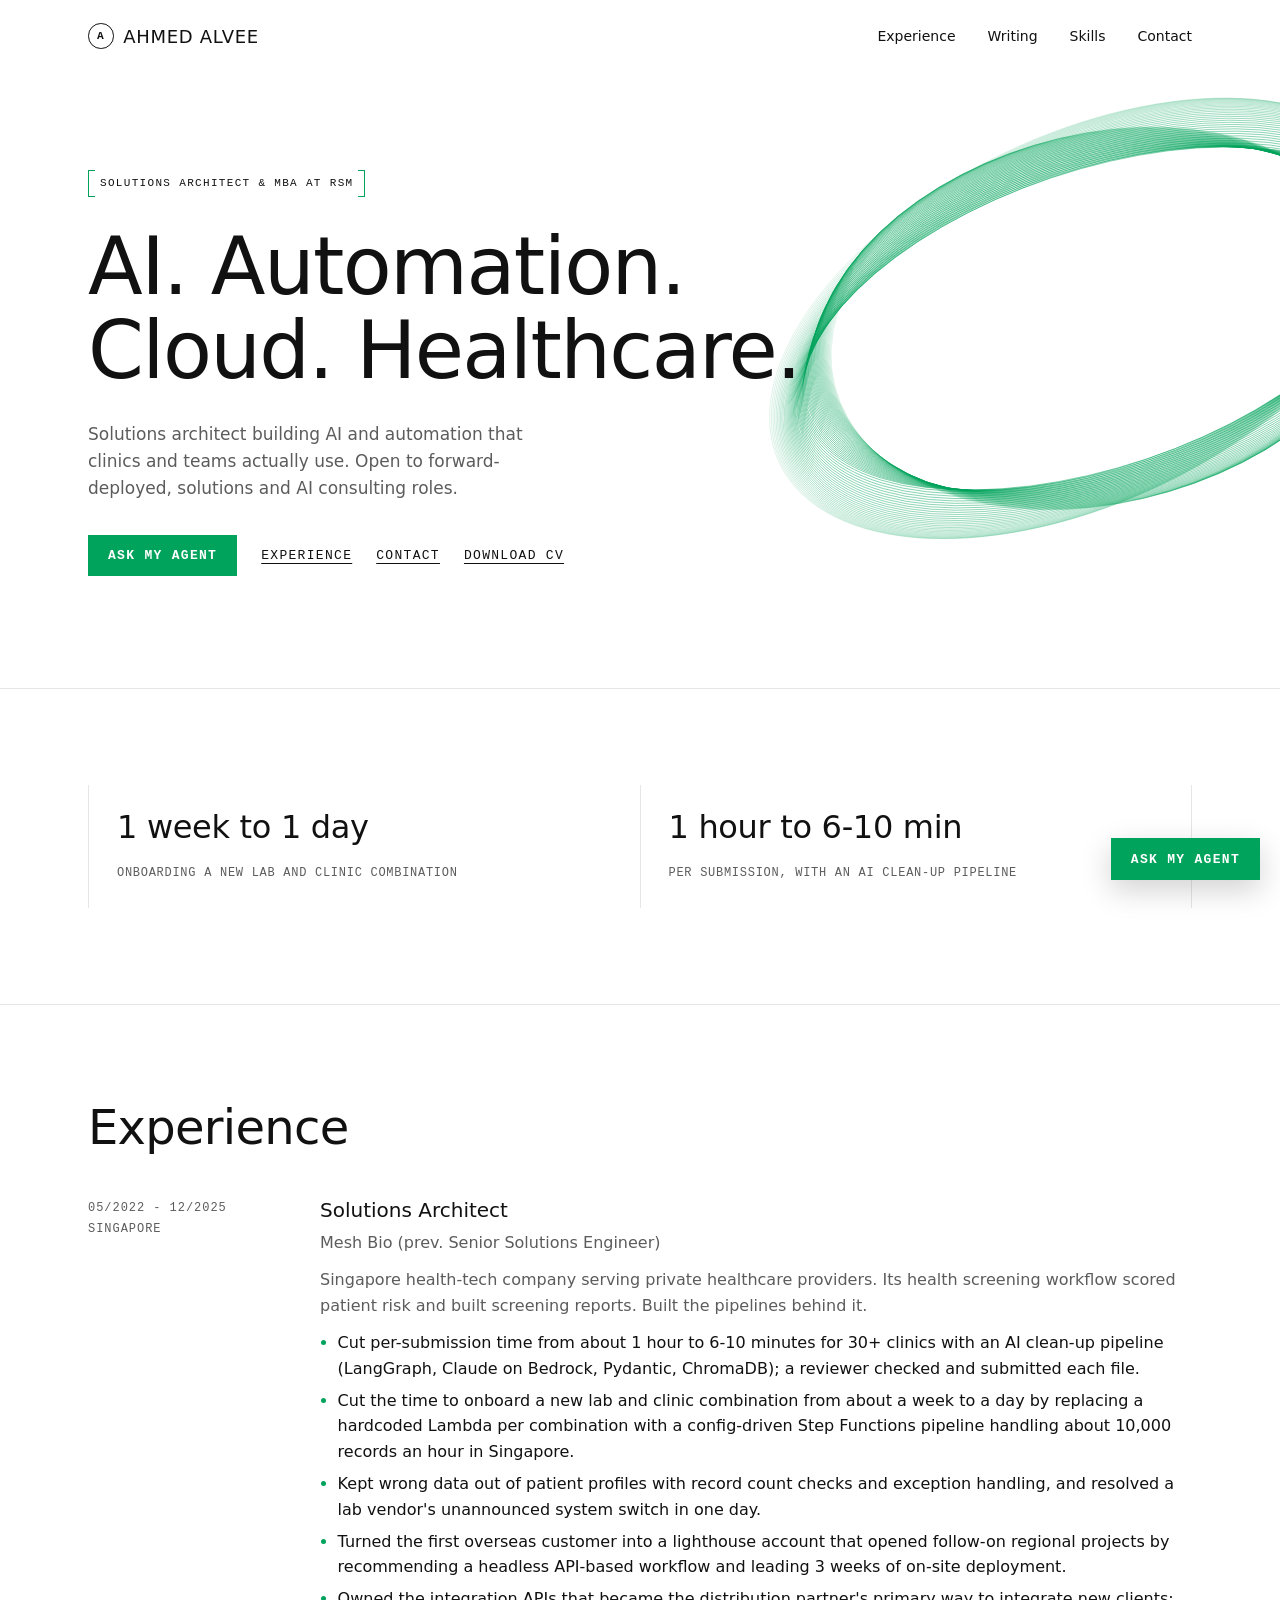
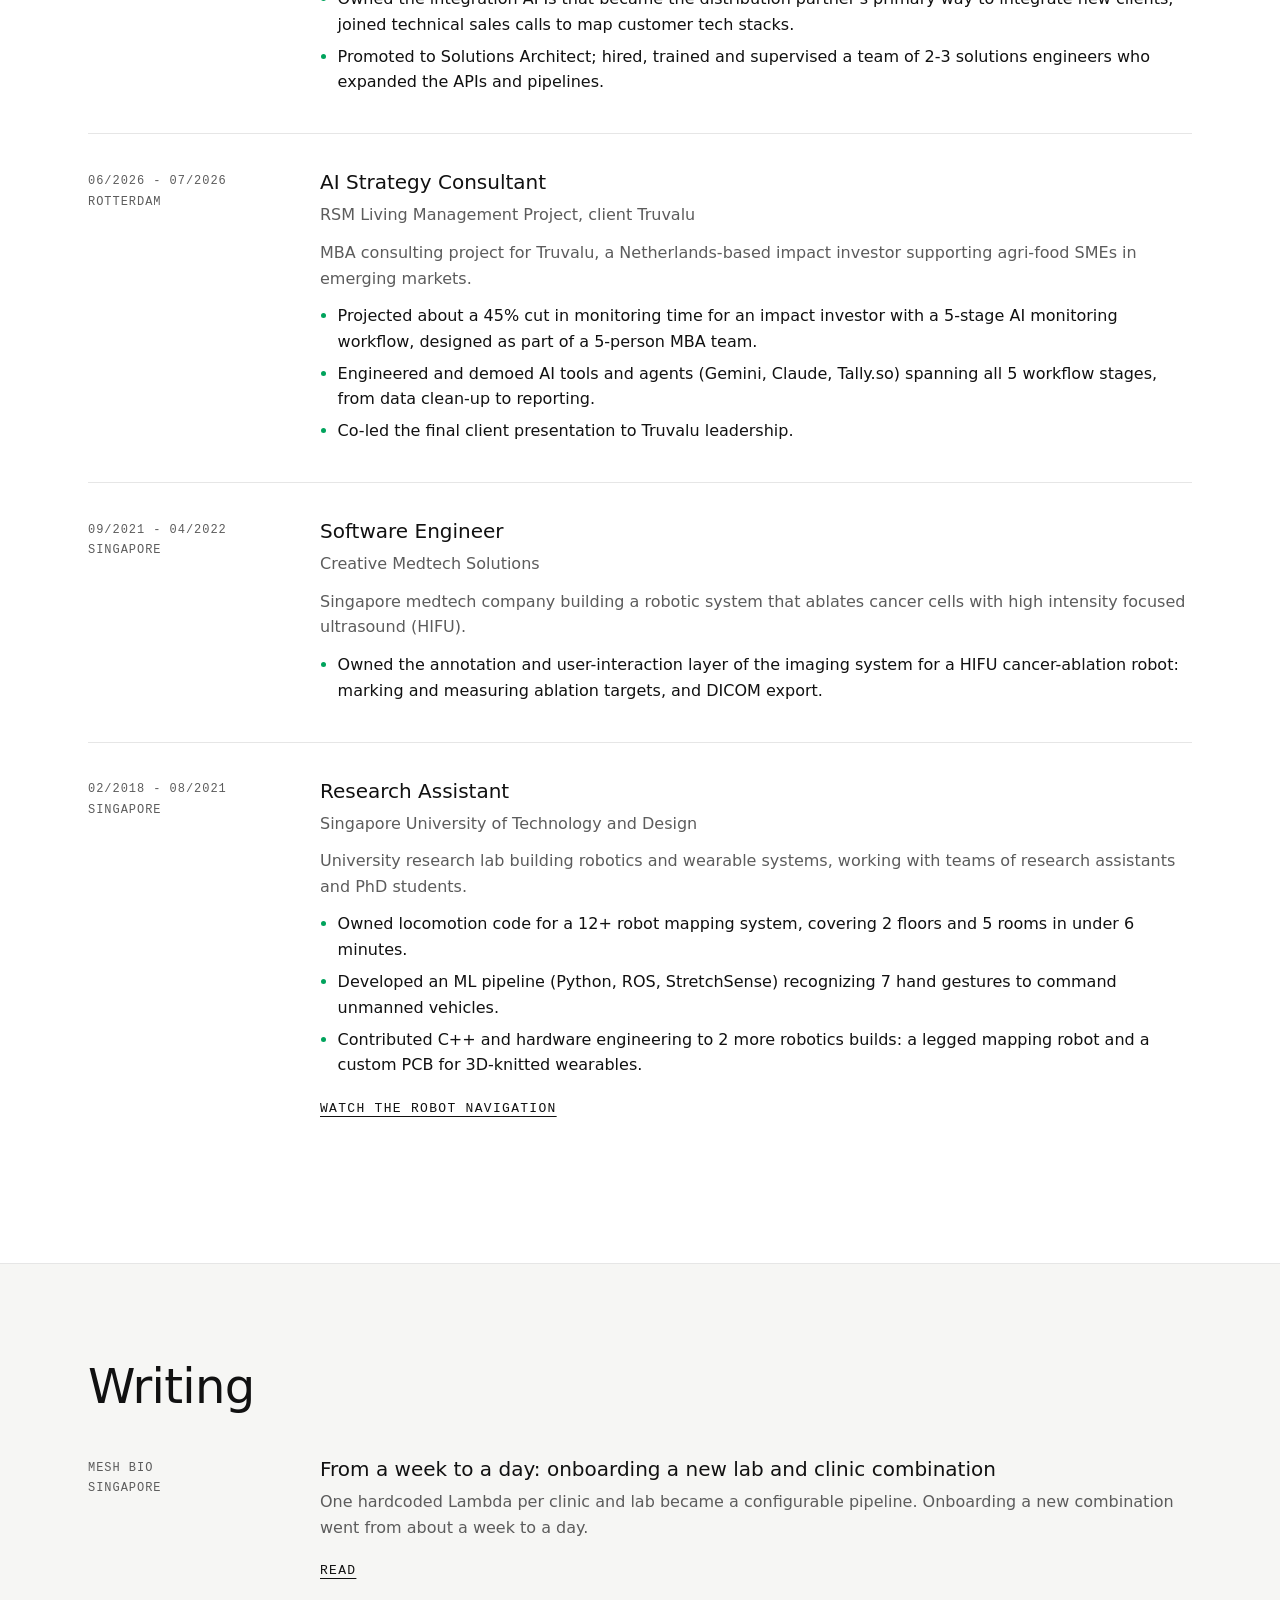
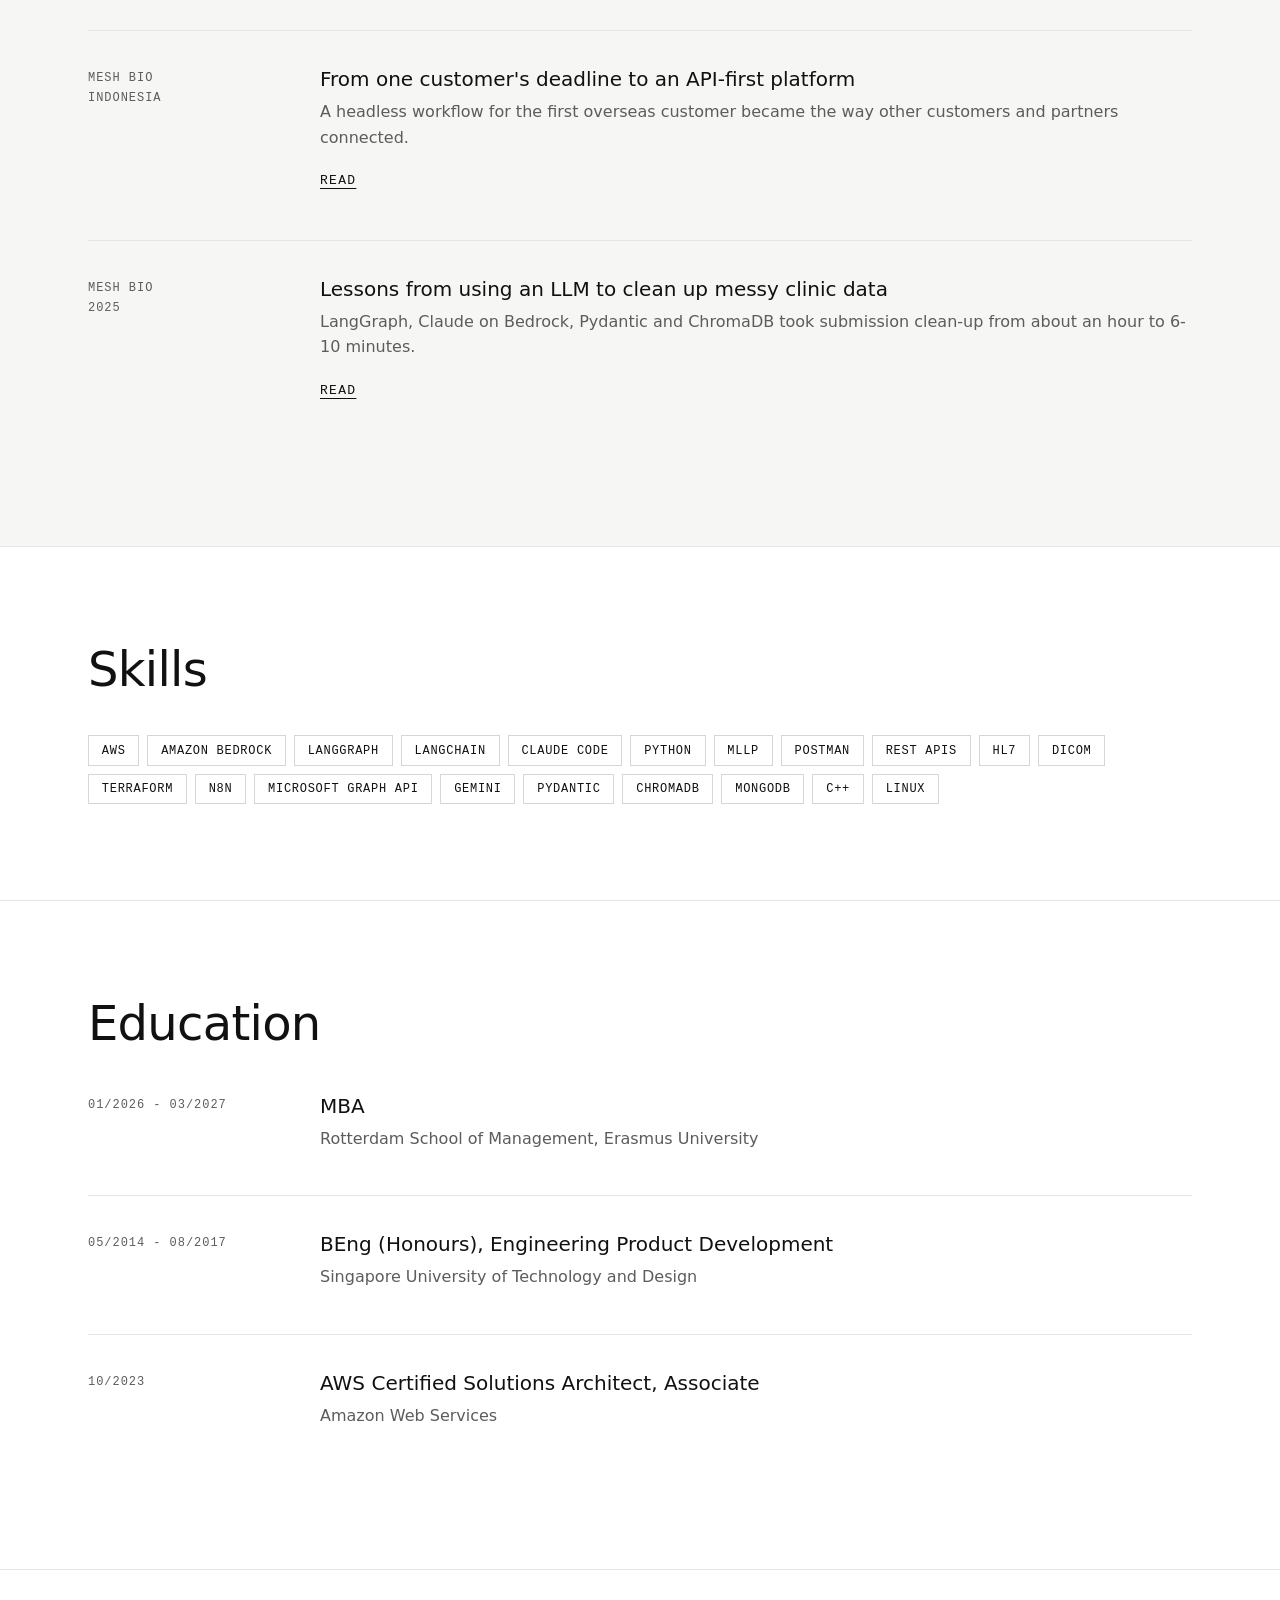
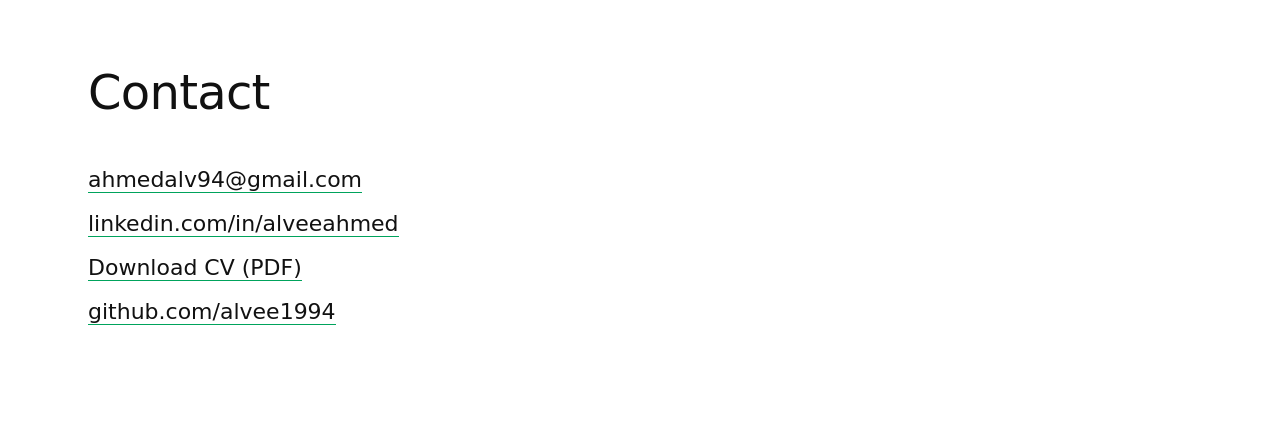
==== index.html @ 9944f2ac "feat: align Experience, dates and skills with the new CV Co-Authored-By: Claude Sonnet 5.5 <noreply@" ====
<!doctype html>
<html lang="en">
<head>
<meta charset="utf-8">
<meta name="viewport" content="width=device-width,initial-scale=1">
<meta http-equiv="Content-Security-Policy" content="default-src 'none'; script-src 'self' https://challenges.cloudflare.com; frame-src https://challenges.cloudflare.com; connect-src https://*.workers.dev; style-src 'self' 'unsafe-inline' https://fonts.googleapis.com; font-src https://fonts.gstatic.com; img-src 'self' data:; base-uri 'none'; form-action 'none'">
<title>Ahmed Alvee | Solutions Architect, AI and Automation</title>
<meta name="description" content="Ahmed Alvee is a solutions architect who builds AI and automation for healthcare and business teams: AWS data pipelines, LangGraph and Claude agents. MBA at Rotterdam School of Management. Ask his AI agent about his work.">
<meta name="author" content="Ahmed Alvee">
<meta name="robots" content="index, follow, max-snippet:-1, max-image-preview:large">
<link rel="canonical" href="https://alvee1994.github.io/portfolio/">
<link rel="alternate" type="text/markdown" title="LLM summary" href="https://alvee1994.github.io/portfolio/llms.txt">
<meta property="og:type" content="profile">
<meta property="og:title" content="Ahmed Alvee | Solutions Architect, AI and Automation">
<meta property="og:description" content="Solutions architect building AI and automation that clinics and teams actually use. MBA at RSM. Ask my AI agent about my work.">
<meta property="og:url" content="https://alvee1994.github.io/portfolio/">
<meta property="og:image" content="https://alvee1994.github.io/portfolio/assets/ahmed-alvee.jpg">
<meta property="og:image:alt" content="Portrait of Ahmed Alvee">
<meta property="profile:first_name" content="Ahmed">
<meta property="profile:last_name" content="Alvee">
<meta name="twitter:card" content="summary">
<script type="application/ld+json">
{
  "@context": "https://schema.org",
  "@type": "ProfilePage",
  "url": "https://alvee1994.github.io/portfolio/",
  "dateModified": "2026-10-21",
  "mainEntity": {
    "@type": "Person",
    "name": "Ahmed Alvee",
    "jobTitle": "Solutions Architect",
    "description": "Solutions architect building AI and automation that clinics and teams actually use. Nearly four years at Mesh Bio in Singapore, leading solutions engineers across healthcare data pipelines. MBA candidate at Rotterdam School of Management.",
    "url": "https://alvee1994.github.io/portfolio/",
    "image": "https://alvee1994.github.io/portfolio/assets/ahmed-alvee.jpg",
    "email": "mailto:ahmedalv94@gmail.com",
    "sameAs": ["https://www.linkedin.com/in/alveeahmed", "https://github.com/alvee1994"],
    "alumniOf": [
      {"@type": "CollegeOrUniversity", "name": "Rotterdam School of Management, Erasmus University"},
      {"@type": "CollegeOrUniversity", "name": "Singapore University of Technology and Design"}
    ],
    "hasCredential": {"@type": "EducationalOccupationalCredential", "name": "AWS Certified Solutions Architect, Associate", "recognizedBy": {"@type": "Organization", "name": "Amazon Web Services"}},
    "knowsAbout": ["AWS", "Amazon Bedrock", "LangGraph", "LangChain", "Claude", "Python", "HL7", "DICOM", "Terraform", "n8n", "AI agents", "Workflow automation", "Healthcare data pipelines"]
  }
}
</script>
<link rel="stylesheet" href="https://fonts.googleapis.com/css2?family=Inter:wght@400;600&family=JetBrains+Mono:wght@400;500;600&family=Space+Grotesk:wght@400;500&display=swap">
<script src="https://challenges.cloudflare.com/turnstile/v0/api.js?render=explicit" async defer></script>
<style>
  :root { --accent:#00a35c; --ink:#111; --muted:#5c5c5c; --line:#e6e6e6; --bg:#fff; --soft:#f6f6f4;
    --mono:"JetBrains Mono",ui-monospace,monospace; --sans:"Space Grotesk",system-ui,sans-serif; }
  * { box-sizing:border-box; }
  html { scroll-behavior:smooth; }
  body { margin:0; background:var(--bg); color:var(--ink); font:1rem/1.6 Inter,system-ui,sans-serif; -webkit-font-smoothing:antialiased; }
  a { color:inherit; }
  .wrap { max-width:72rem; margin:0 auto; padding:0 1.5rem; }
  h1, h2, h3 { font-family:var(--sans); font-weight:400; margin:0; }
  h1 { font-size:clamp(2.75rem,6.5vw,5rem); line-height:1.05; letter-spacing:-.02em; }
  h2 { font-size:clamp(2rem,4vw,3rem); line-height:1.1; letter-spacing:-.015em; margin-bottom:2.5rem; }
  h3 { font-size:1.25rem; font-weight:500; }
  .tag { display:inline-block; font:500 .6875rem/1 var(--mono); letter-spacing:.12em; text-transform:uppercase; padding:.5rem .75rem; margin-bottom:1.75rem; position:relative; }
  .tag::before, .tag::after { content:""; position:absolute; top:0; bottom:0; width:.4rem; border:1.5px solid var(--accent); }
  .tag::before { left:0; border-right:0; } .tag::after { right:0; border-left:0; }
  .btn { display:inline-block; background:var(--accent); color:#fff; font:600 .8125rem/1 var(--mono); letter-spacing:.1em; text-transform:uppercase;
    padding:.9rem 1.25rem; border:0; border-radius:0; cursor:pointer; text-decoration:none; transition:background .2s, transform .1s; }
  .btn:hover { background:var(--ink); }
  .btn:active { transform:translateY(1px); }
  .btn:disabled { opacity:.4; cursor:default; }

  .bar { position:sticky; top:0; z-index:4; background:rgba(255,255,255,.85); -webkit-backdrop-filter:blur(12px); backdrop-filter:blur(12px); }
  .bar .wrap { display:flex; align-items:center; gap:2rem; height:4.5rem; font-size:.875rem; }
  .bar b { font:500 1.125rem var(--sans); letter-spacing:.04em; text-transform:uppercase; margin-right:auto; display:flex; align-items:center; gap:.6rem; }
  .bar b i { width:1.6rem; height:1.6rem; border:1.5px solid var(--ink); border-radius:50%; display:grid; place-items:center; font:600 .7rem var(--mono); font-style:normal; }
  .bar a { text-decoration:none; }
  .bar a:hover { color:var(--accent); }

  .hero { position:relative; overflow:hidden; padding:clamp(3rem,8vw,6rem) 0 clamp(4rem,9vw,7rem); }
  #ribbon { position:absolute; top:0; right:0; width:55%; height:100%; pointer-events:none; }
  .hero .wrap { position:relative; }
  .hero p { color:var(--muted); max-width:42ch; margin:1.75rem 0 2rem; font-size:1.0625rem; }
  .hero nav { display:flex; flex-wrap:wrap; gap:1.5rem; align-items:center; }
  .hero nav a.link { font:500 .8125rem var(--mono); letter-spacing:.1em; text-transform:uppercase; text-decoration:underline; text-underline-offset:4px; }
  @media (max-width:48rem) { #ribbon { width:100%; opacity:.35; } }
  @media (max-width:40rem) {
    body { overflow-x:hidden; }
    .bar .wrap { gap:1rem; height:3.75rem; font-size:.8125rem; }
    .bar b { font-size:.9375rem; white-space:nowrap; }
    .bar a[href="#skills"] { display:none; }
    .hero nav { gap:1rem 1.25rem; }
    body .stats ul { border-left:0; }
    body .stats li { border-right:0; border-top:1px solid var(--line); padding:1.25rem 0; }
    body .stats li:first-child { border-top:0; padding-top:0; }
    body footer p { font-size:1.0625rem; }
    #launch { right:1rem; bottom:1rem; }
    body #panel { right:0; bottom:0; width:100vw; height:100dvh; border:0; box-shadow:none; }
  }

  section { padding:clamp(4rem,8vw,6rem) 0; border-top:1px solid var(--line); }
  .stats ul { list-style:none; margin:0; padding:0; display:grid; grid-template-columns:repeat(auto-fit,minmax(15rem,1fr)); border-left:1px solid var(--line); }
  .stats li { padding:1.5rem 1.75rem; border-right:1px solid var(--line); }
  .stats b { display:block; font:400 clamp(1.5rem,3vw,2rem)/1.15 var(--sans); letter-spacing:-.01em; margin-bottom:.75rem; }
  .stats span { font:.75rem/1.5 var(--mono); letter-spacing:.06em; text-transform:uppercase; color:var(--muted); }

  .alt { background:var(--soft); }
  .job { display:grid; gap:.25rem 2.5rem; grid-template-columns:12rem 1fr; padding:2rem 0; border-top:1px solid var(--line); }
  .job:first-of-type { border-top:0; padding-top:0; }
  .job .when { font:.75rem/1.7 var(--mono); letter-spacing:.08em; text-transform:uppercase; color:var(--muted); padding-top:.3rem; }
  .job .org { color:var(--muted); margin:.25rem 0 .75rem; }
  .job ul { margin:0; padding-left:1.1rem; }
  .job li { margin-bottom:.4rem; }
  .job li::marker { color:var(--accent); }
  @media (max-width:40rem) { .job { grid-template-columns:1fr; } }

  .pills { display:flex; flex-wrap:wrap; gap:.5rem; padding:0; margin:0; list-style:none; }
  .pills li { border:1px solid #d6d6d2; background:var(--bg); padding:.45rem .8rem; font:.75rem var(--mono); letter-spacing:.06em; text-transform:uppercase; }

  footer { padding:clamp(4rem,8vw,6rem) 0 7rem; border-top:1px solid var(--line); }
  footer p { font:400 1.375rem/2 var(--sans); margin:0; }
  footer a { text-decoration:none; border-bottom:1px solid var(--accent); }
  footer a:hover { color:var(--accent); }

  .job a { font:500 .8125rem var(--mono); letter-spacing:.1em; text-transform:uppercase; text-decoration:underline; text-underline-offset:4px; }
  .job a:hover { color:var(--accent); }

  /* chat */
  #launch { position:fixed; right:1.25rem; bottom:1.25rem; z-index:5; box-shadow:0 10px 30px rgba(0,0,0,.18); }
  #panel { position:fixed; right:1.25rem; bottom:1.25rem; width:min(24rem,calc(100vw - 2.5rem)); height:min(36rem,calc(100dvh - 2.5rem));
    background:var(--bg); border:1px solid var(--ink); box-shadow:8px 8px 0 var(--accent);
    display:flex; flex-direction:column; padding:1rem; gap:.5rem; z-index:6;
    transform-origin:100% 100%; transform:scale(.92); opacity:0; visibility:hidden;
    transition:transform .35s cubic-bezier(.32,.72,0,1), opacity .2s, visibility 0s .35s; }
  #panel.open { transform:none; opacity:1; visibility:visible; transition:transform .35s cubic-bezier(.32,.72,0,1), opacity .2s, visibility 0s; }
  #panel header { display:flex; justify-content:space-between; align-items:center; font:500 .75rem var(--mono); letter-spacing:.1em; text-transform:uppercase; padding-bottom:.75rem; border-bottom:1px solid var(--line); }
  #panel header button { width:1.75rem; height:1.75rem; background:none; border:1px solid var(--line); color:var(--ink); font:.8rem var(--mono); cursor:pointer; }
  #panel header button:hover { border-color:var(--ink); }
  #backend { font:.75rem var(--mono); border:1px solid var(--line); border-radius:0; padding:.3rem .5rem; margin-left:auto; margin-right:.5rem; background:var(--bg); color:var(--ink); }
  #log { flex:1; overflow-y:auto; display:flex; flex-direction:column; gap:.5rem; padding:.25rem 0; }
  .msg { padding:.6rem .85rem; white-space:pre-wrap; max-width:85%; font-size:.9375rem; line-height:1.45; }
  .user { background:var(--ink); color:#fff; align-self:flex-end; }
  .agent { background:var(--soft); border-left:2px solid var(--accent); align-self:flex-start; }
  .typing { display:flex; gap:.25rem; padding:.85rem 1rem; }
  .typing i { width:.4rem; height:.4rem; background:var(--accent); opacity:.3; animation:blink 1.2s infinite; }
  .typing i:nth-child(2) { animation-delay:.2s; }
  .typing i:nth-child(3) { animation-delay:.4s; }
  @keyframes blink { 0%,80%,100% { opacity:.3; } 40% { opacity:1; } }
  .note { font:.7rem var(--mono); color:var(--muted); letter-spacing:.04em; }
  form { display:flex; gap:.5rem; }
  input { font:inherit; font-size:1rem; padding:.6rem .8rem; border:1px solid var(--line); border-radius:0; width:100%; }
  input:focus { outline:0; border-color:var(--ink); }
  form .btn { padding:.6rem 1rem; }

  @media (prefers-reduced-motion:reduce) {
    html { scroll-behavior:auto; }
    #panel, #panel.open { transform:none; }
    .typing i { animation:none; opacity:.6; }
  }
</style>
</head>
<body>
<!-- CHANGE: everything between here and the chat widget is your page. Keep the ids "ask", "launch" and "panel". -->
<div class="bar"><div class="wrap"><b><i>A</i>Ahmed Alvee</b><a href="#work">Experience</a><a href="#writing">Writing</a><a href="#skills">Skills</a><a href="#contact">Contact</a></div></div>

<header class="hero">
  <canvas id="ribbon" aria-hidden="true"></canvas>
  <div class="wrap">
    <span class="tag">Solutions architect &amp; MBA at RSM</span>
    <h1>AI. Automation.<br>Cloud. Healthcare.</h1>
    <p>Solutions architect building AI and automation that clinics and teams actually use. Open to forward-deployed, solutions and AI consulting roles.</p>
    <nav>
      <a class="btn" href="#ask" id="ask">Ask my agent</a>
      <a class="link" href="#work">Experience</a>
      <a class="link" href="#contact">Contact</a>
      <a class="link" href="assets/Ahmed_Alvee_CV.pdf" download>Download CV</a>
    </nav>
  </div>
</header>

<section class="stats">
  <div class="wrap"><ul>
    <li><b>1 week to 1 day</b><span>Onboarding a new lab and clinic combination</span></li>
    <li><b>1 hour to 6-10 min</b><span>Per submission, with an AI clean-up pipeline</span></li>
  </ul></div>
</section>

<section id="work">
  <div class="wrap">
    <h2>Experience</h2>
    <div class="job">
      <div class="when">05/2022 - 12/2025<br>Singapore</div>
      <div>
        <h3>Solutions Architect</h3>
        <div class="org">Mesh Bio (prev. Senior Solutions Engineer)</div>
        <div class="org">Singapore health-tech company serving private healthcare providers. Its health screening workflow scored patient risk and built screening reports. Built the pipelines behind it.</div>
        <ul>
          <li>Cut per-submission time from about 1 hour to 6-10 minutes for 30+ clinics with an AI clean-up pipeline (LangGraph, Claude on Bedrock, Pydantic, ChromaDB); a reviewer checked and submitted each file.</li>
          <li>Cut the time to onboard a new lab and clinic combination from about a week to a day by replacing a hardcoded Lambda per combination with a config-driven Step Functions pipeline handling about 10,000 records an hour in Singapore.</li>
          <li>Kept wrong data out of patient profiles with record count checks and exception handling, and resolved a lab vendor's unannounced system switch in one day.</li>
          <li>Turned the first overseas customer into a lighthouse account that opened follow-on regional projects by recommending a headless API-based workflow and leading 3 weeks of on-site deployment.</li>
          <li>Owned the integration APIs that became the distribution partner's primary way to integrate new clients; joined technical sales calls to map customer tech stacks.</li>
          <li>Promoted to Solutions Architect; hired, trained and supervised a team of 2-3 solutions engineers who expanded the APIs and pipelines.</li>
        </ul>
      </div>
    </div>
    <div class="job">
      <div class="when">06/2026 - 07/2026<br>Rotterdam</div>
      <div>
        <h3>AI Strategy Consultant</h3>
        <div class="org">RSM Living Management Project, client Truvalu</div>
        <div class="org">MBA consulting project for Truvalu, a Netherlands-based impact investor supporting agri-food SMEs in emerging markets.</div>
        <ul>
          <li>Projected about a 45% cut in monitoring time for an impact investor with a 5-stage AI monitoring workflow, designed as part of a 5-person MBA team.</li>
          <li>Engineered and demoed AI tools and agents (Gemini, Claude, Tally.so) spanning all 5 workflow stages, from data clean-up to reporting.</li>
          <li>Co-led the final client presentation to Truvalu leadership.</li>
        </ul>
      </div>
    </div>
    <div class="job">
      <div class="when">09/2021 - 04/2022<br>Singapore</div>
      <div>
        <h3>Software Engineer</h3>
        <div class="org">Creative Medtech Solutions</div>
        <div class="org">Singapore medtech company building a robotic system that ablates cancer cells with high intensity focused ultrasound (HIFU).</div>
        <ul><li>Owned the annotation and user-interaction layer of the imaging system for a HIFU cancer-ablation robot: marking and measuring ablation targets, and DICOM export.</li></ul>
      </div>
    </div>
    <div class="job">
      <div class="when">02/2018 - 08/2021<br>Singapore</div>
      <div>
        <h3>Research Assistant</h3>
        <div class="org">Singapore University of Technology and Design</div>
        <div class="org">University research lab building robotics and wearable systems, working with teams of research assistants and PhD students.</div>
        <ul>
          <li>Owned locomotion code for a 12+ robot mapping system, covering 2 floors and 5 rooms in under 6 minutes.</li>
          <li>Developed an ML pipeline (Python, ROS, StretchSense) recognizing 7 hand gestures to command unmanned vehicles.</li>
          <li>Contributed C++ and hardware engineering to 2 more robotics builds: a legged mapping robot and a custom PCB for 3D-knitted wearables.</li>
        </ul>
        <p><a href="https://www.youtube.com/watch?v=qfH4ocXLslI" rel="noopener" target="_blank">Watch the robot navigation</a></p>
      </div>
    </div>
  </div>
</section>

<section id="writing" class="alt">
  <div class="wrap">
    <h2>Writing</h2>
    <div class="job">
      <div class="when">Mesh Bio<br>Singapore</div>
      <div>
        <h3>From a week to a day: onboarding a new lab and clinic combination</h3>
        <div class="org">One hardcoded Lambda per clinic and lab became a configurable pipeline. Onboarding a new combination went from about a week to a day.</div>
        <p><a href="writing/pipeline.html">Read</a></p>
      </div>
    </div>
    <div class="job">
      <div class="when">Mesh Bio<br>Indonesia</div>
      <div>
        <h3>From one customer's deadline to an API-first platform</h3>
        <div class="org">A headless workflow for the first overseas customer became the way other customers and partners connected.</div>
        <p><a href="writing/apis.html">Read</a></p>
      </div>
    </div>
    <div class="job">
      <div class="when">Mesh Bio<br>2025</div>
      <div>
        <h3>Lessons from using an LLM to clean up messy clinic data</h3>
        <div class="org">LangGraph, Claude on Bedrock, Pydantic and ChromaDB took submission clean-up from about an hour to 6-10 minutes.</div>
        <p><a href="writing/llm-lessons.html">Read</a></p>
      </div>
    </div>
  </div>
</section>

<section id="skills">
  <div class="wrap">
    <h2>Skills</h2>
    <ul class="pills">
      <li>AWS</li><li>Amazon Bedrock</li><li>LangGraph</li><li>LangChain</li><li>Claude Code</li><li>Python</li>
      <li>MLLP</li><li>Postman</li><li>REST APIs</li><li>HL7</li><li>DICOM</li><li>Terraform</li><li>n8n</li><li>Microsoft Graph API</li>
      <li>Gemini</li><li>Pydantic</li><li>ChromaDB</li><li>MongoDB</li><li>C++</li><li>Linux</li>
    </ul>
  </div>
</section>

<section>
  <div class="wrap">
    <h2>Education</h2>
    <div class="job">
      <div class="when">01/2026 - 03/2027</div>
      <div><h3>MBA</h3><div class="org">Rotterdam School of Management, Erasmus University</div></div>
    </div>
    <div class="job">
      <div class="when">05/2014 - 08/2017</div>
      <div><h3>BEng (Honours), Engineering Product Development</h3><div class="org">Singapore University of Technology and Design</div></div>
    </div>
    <div class="job">
      <div class="when">10/2023</div>
      <div><h3>AWS Certified Solutions Architect, Associate</h3><div class="org">Amazon Web Services</div></div>
    </div>
  </div>
</section>

<footer id="contact">
  <div class="wrap">
    <h2>Contact</h2>
    <p>
      <a href="mailto:ahmedalv94@gmail.com">ahmedalv94@gmail.com</a><br>
      <a href="https://linkedin.com/in/alveeahmed">linkedin.com/in/alveeahmed</a><br>
      <a href="assets/Ahmed_Alvee_CV.pdf" download>Download CV (PDF)</a><br>
      <a href="https://github.com/alvee1994">github.com/alvee1994</a>
    </p>
  </div>
</footer>

<!-- Chat widget. Works as is; app.js drives it. -->
<button id="launch" class="btn">Ask my agent</button>
<section id="panel" aria-label="Chat">
  <header><span>Ask about Ahmed</span><select id="backend" hidden aria-label="Agent back end"></select><button id="close" aria-label="Close">&#x2715;</button></header>
  <div id="log"></div>
  <div id="ts"></div>
  <form id="form">
    <input id="msg" placeholder="Type a question..." autocomplete="off" required>
    <button id="go" class="btn">Send</button>
  </form>
</section>
<script src="config.js?v=6"></script>
<script src="app.js?v=6"></script>
<script src="ribbon.js?v=1"></script>
</body>
</html>
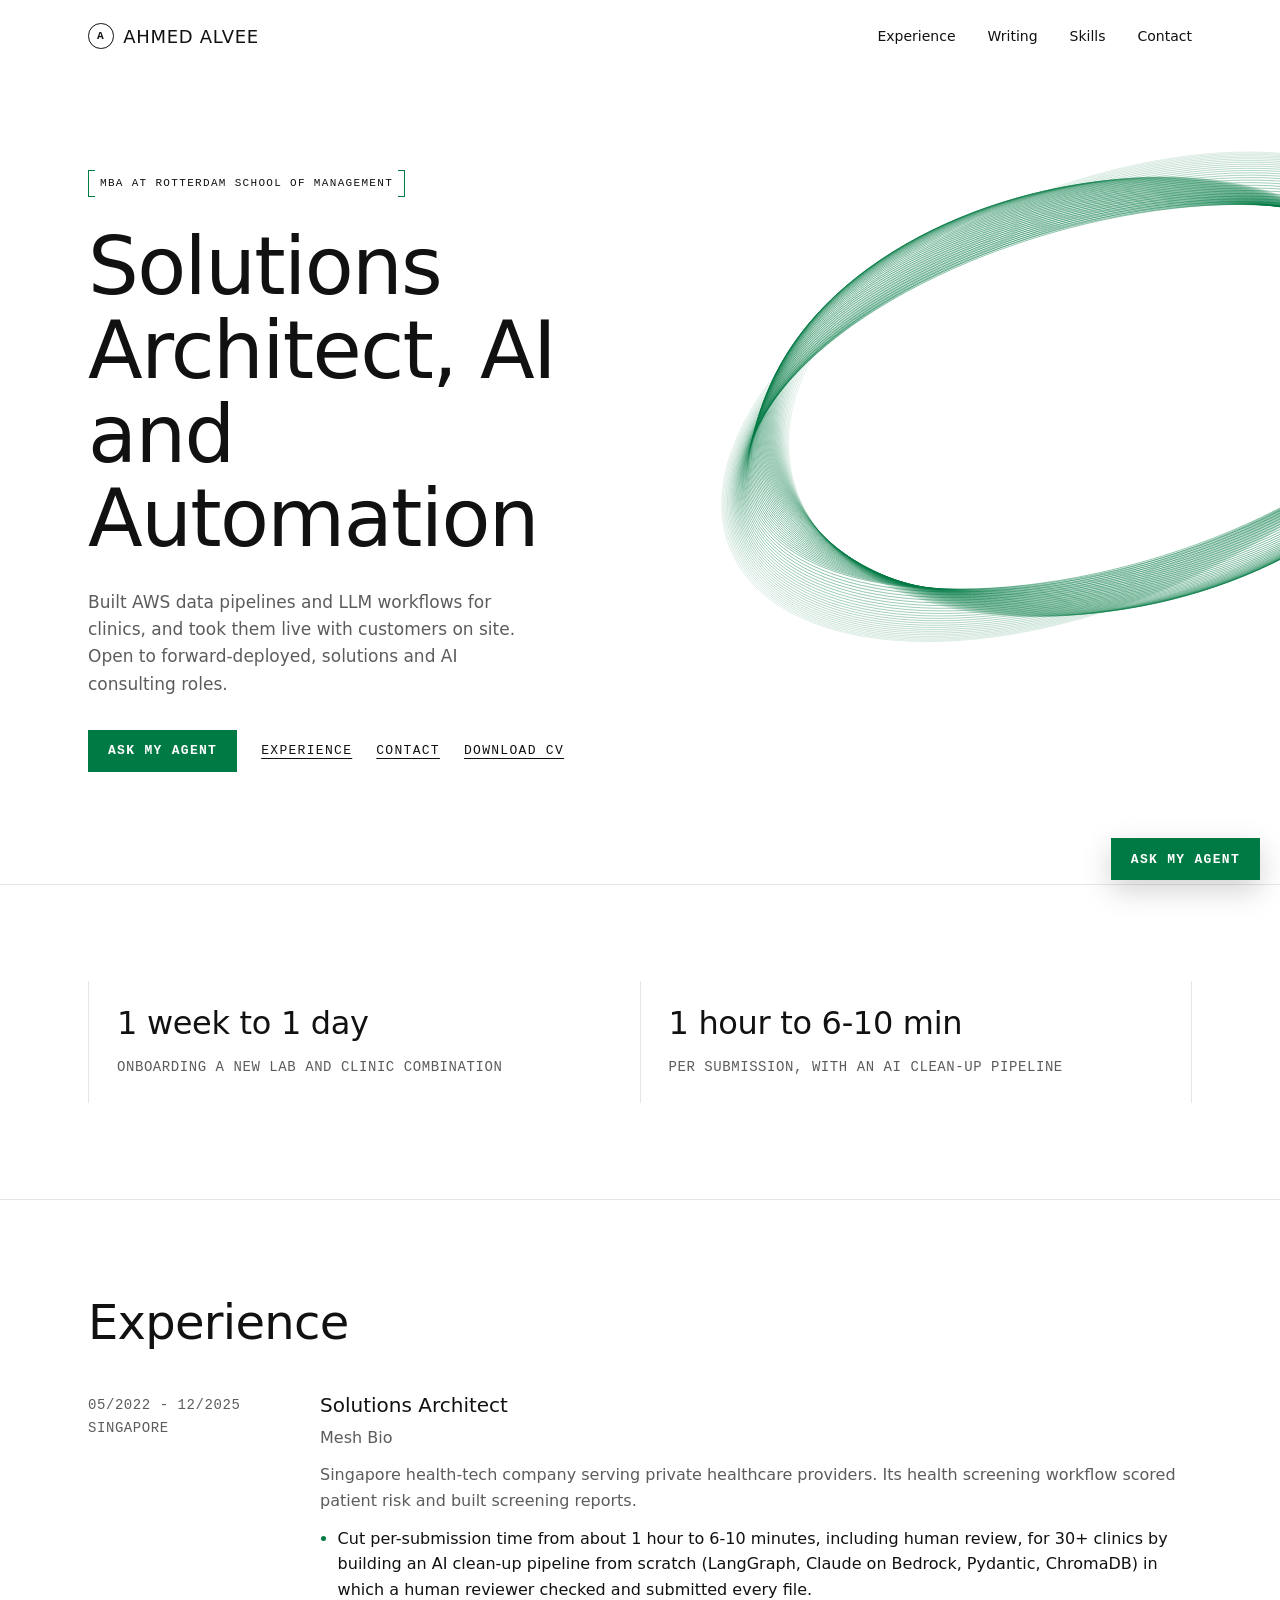
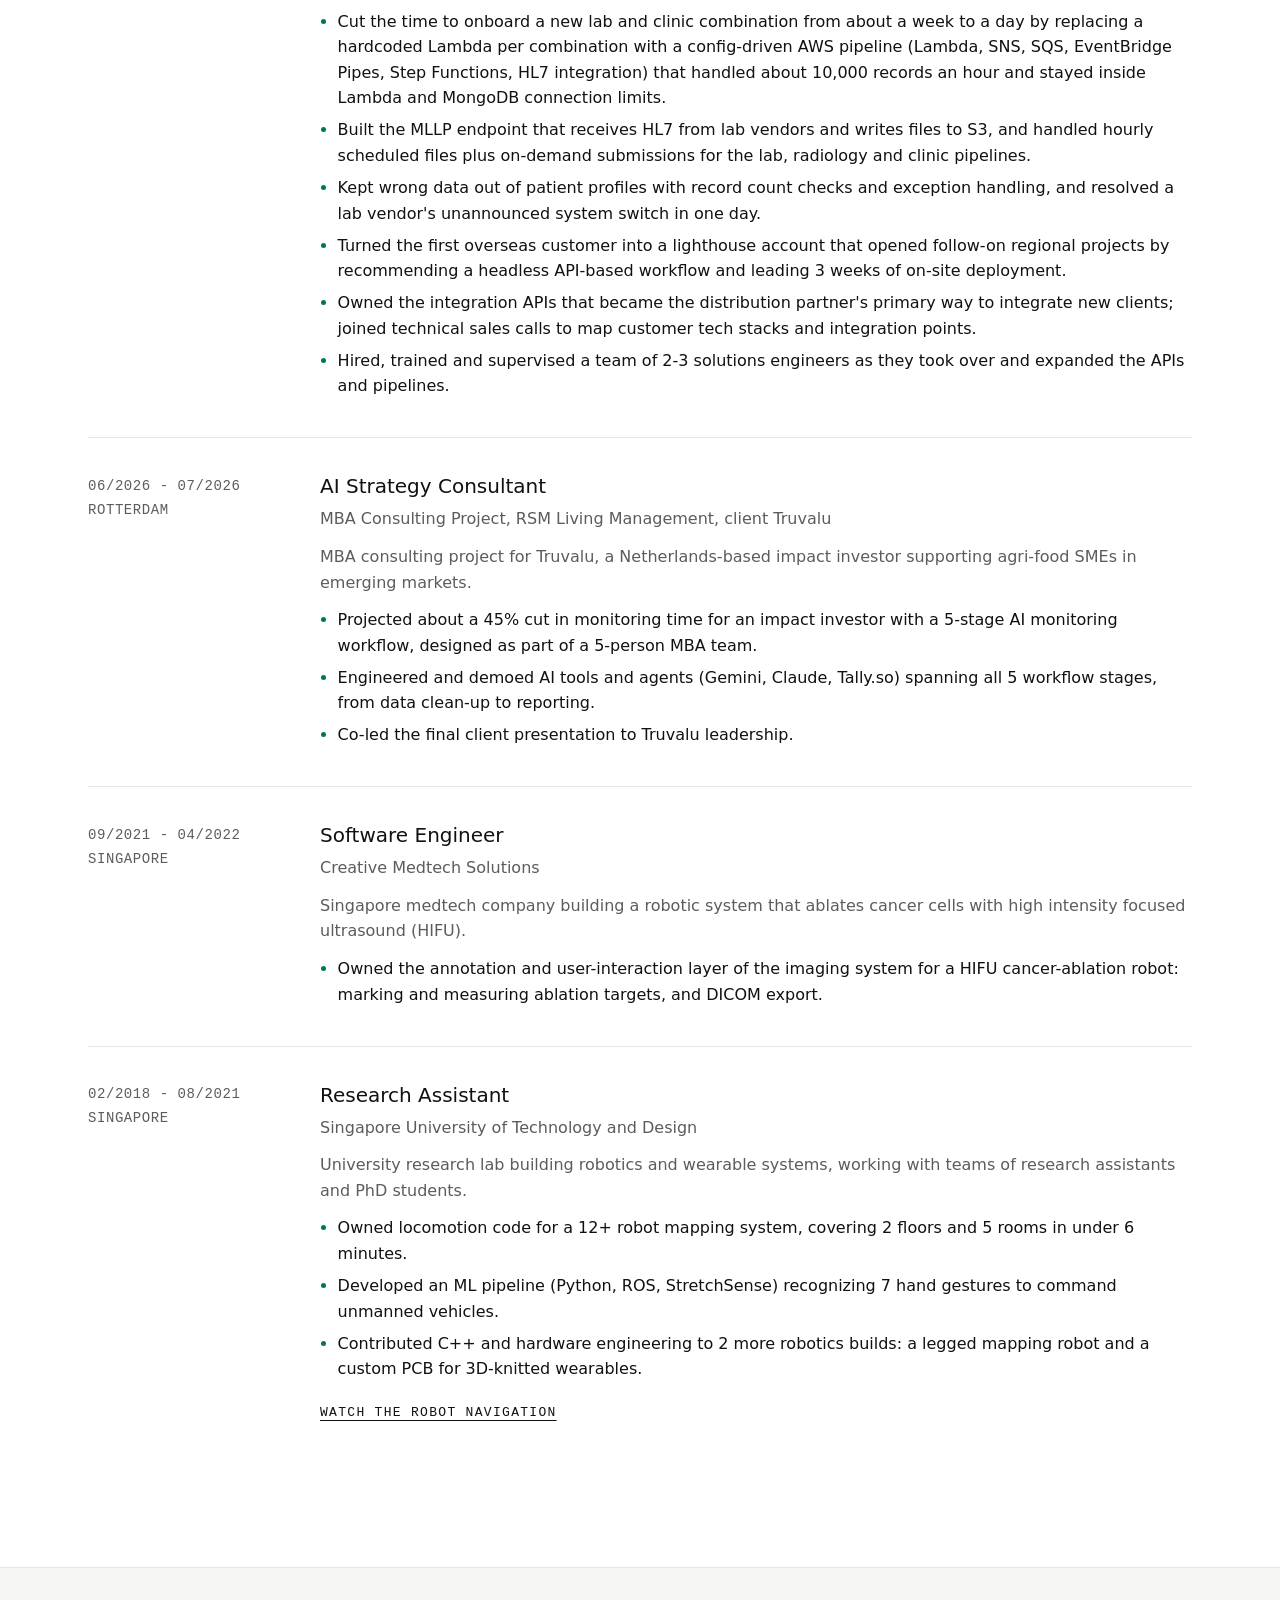
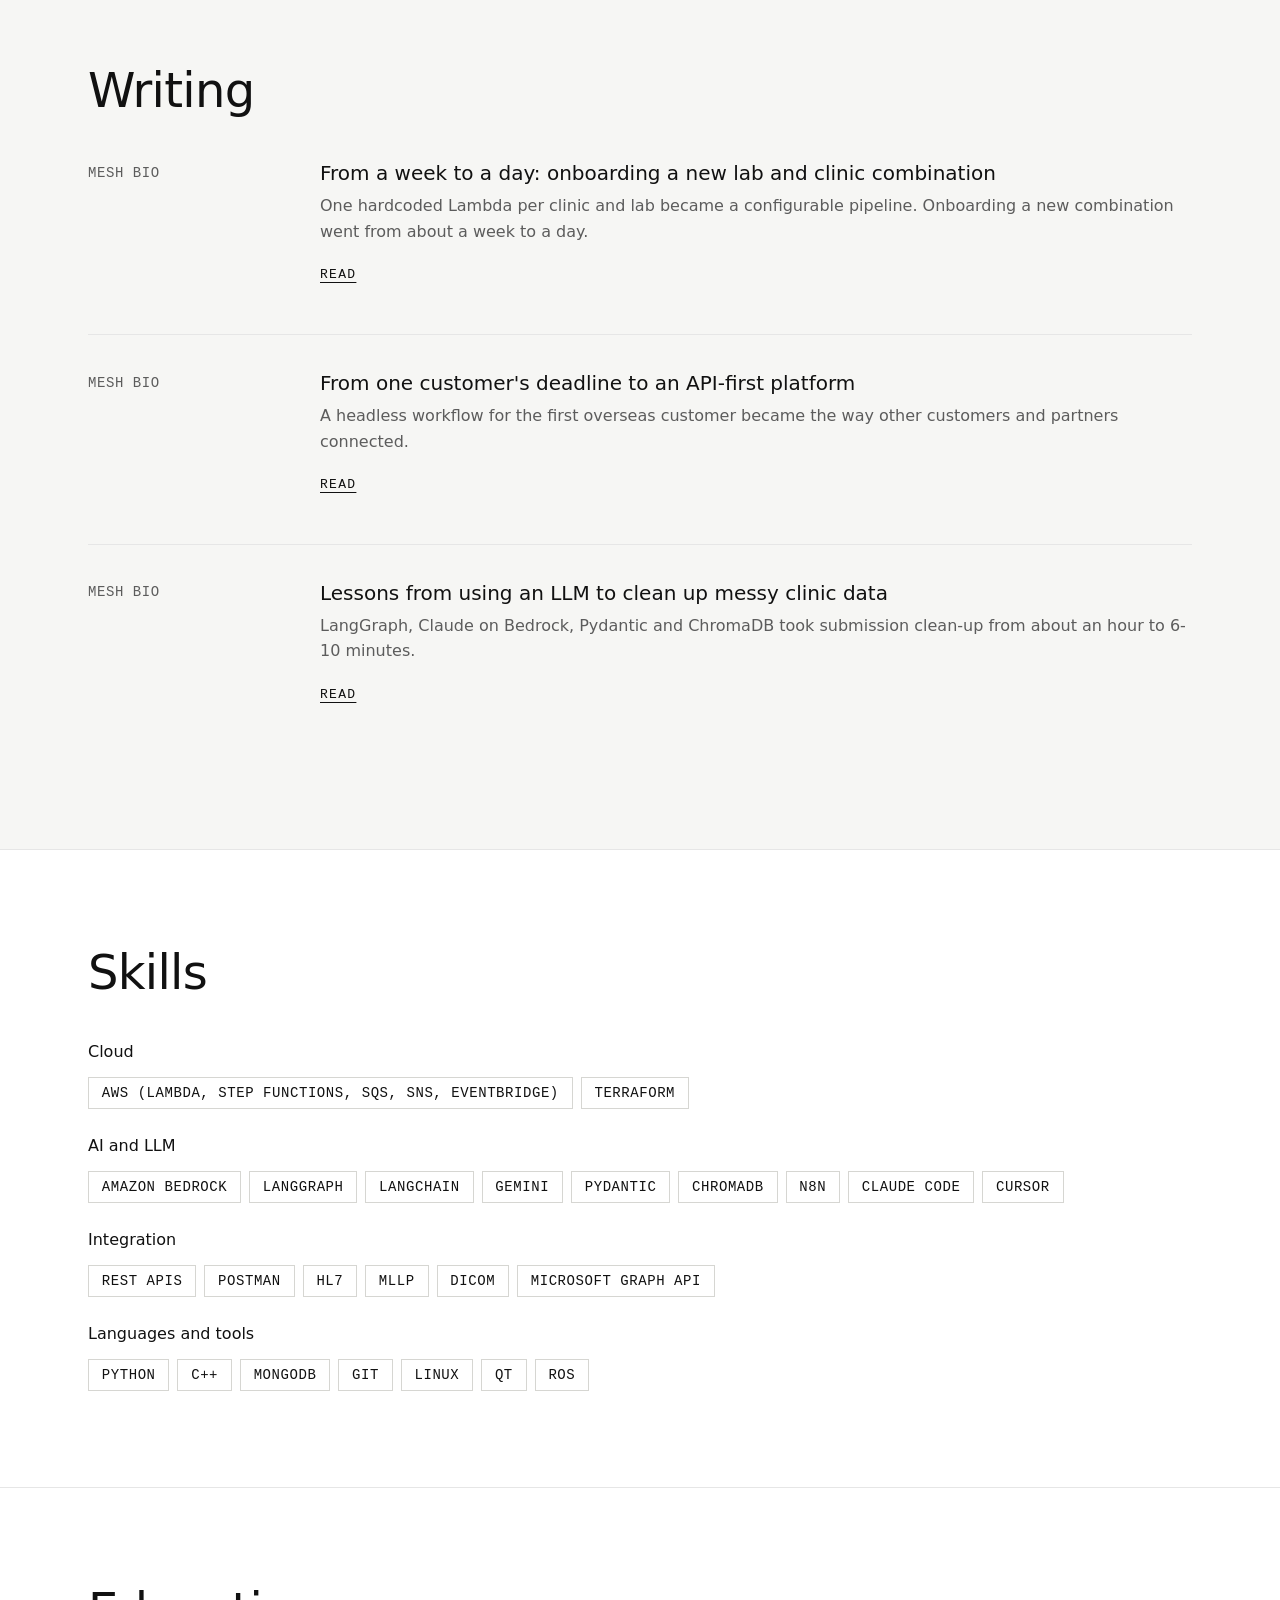
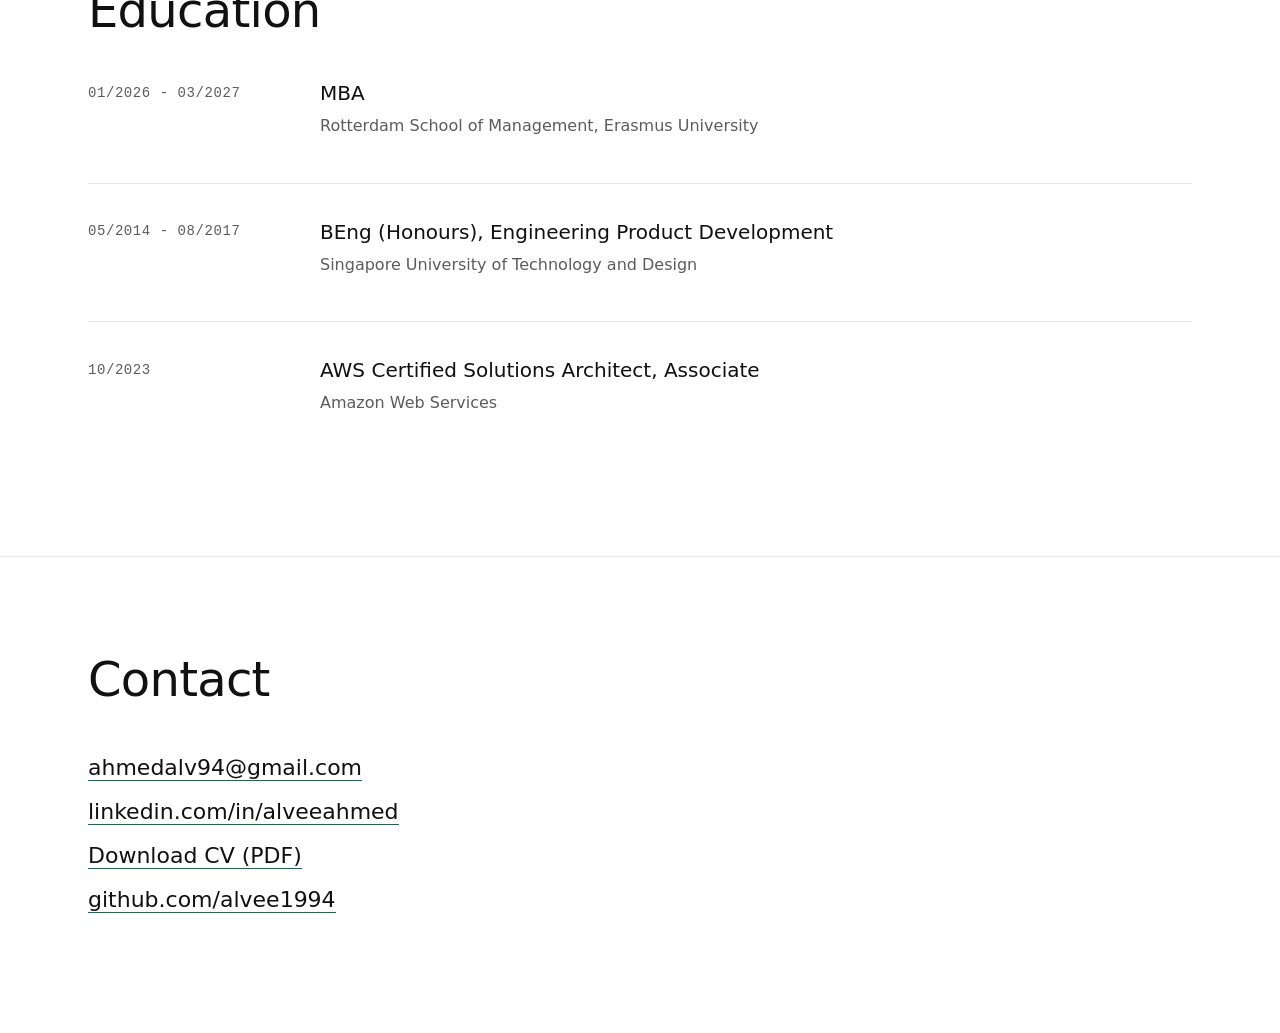
==== commit 290346d1: "feat: align portfolio with the new CV, fix accessibility and chat UX, update CV download Co-Authored" ====
--- a/index.html
+++ b/index.html
@@ -24,18 +24,17 @@
   "@context": "https://schema.org",
   "@type": "ProfilePage",
   "url": "https://alvee1994.github.io/portfolio/",
-  "dateModified": "2026-10-21",
+  "dateModified": "2026-10-22",
   "mainEntity": {
     "@type": "Person",
     "name": "Ahmed Alvee",
     "jobTitle": "Solutions Architect",
-    "description": "Solutions architect building AI and automation that clinics and teams actually use. Nearly four years at Mesh Bio in Singapore, leading solutions engineers across healthcare data pipelines. MBA candidate at Rotterdam School of Management.",
+    "description": "Solutions architect who built AWS data pipelines and LLM workflows for clinics, and took them live with customers on site. Three years and seven months at Mesh Bio in Singapore. MBA candidate at Rotterdam School of Management.",
     "url": "https://alvee1994.github.io/portfolio/",
     "image": "https://alvee1994.github.io/portfolio/assets/ahmed-alvee.jpg",
     "email": "mailto:ahmedalv94@gmail.com",
     "sameAs": ["https://www.linkedin.com/in/alveeahmed", "https://github.com/alvee1994"],
     "alumniOf": [
-      {"@type": "CollegeOrUniversity", "name": "Rotterdam School of Management, Erasmus University"},
       {"@type": "CollegeOrUniversity", "name": "Singapore University of Technology and Design"}
     ],
     "hasCredential": {"@type": "EducationalOccupationalCredential", "name": "AWS Certified Solutions Architect, Associate", "recognizedBy": {"@type": "Organization", "name": "Amazon Web Services"}},
@@ -46,15 +45,16 @@
 <link rel="stylesheet" href="https://fonts.googleapis.com/css2?family=Inter:wght@400;600&family=JetBrains+Mono:wght@400;500;600&family=Space+Grotesk:wght@400;500&display=swap">
 <script src="https://challenges.cloudflare.com/turnstile/v0/api.js?render=explicit" async defer></script>
 <style>
-  :root { --accent:#00a35c; --ink:#111; --muted:#5c5c5c; --line:#e6e6e6; --bg:#fff; --soft:#f6f6f4;
+  :root { --accent:#007a45; --ink:#111; --muted:#5c5c5c; --line:#e6e6e6; --bg:#fff; --soft:#f6f6f4;
     --mono:"JetBrains Mono",ui-monospace,monospace; --sans:"Space Grotesk",system-ui,sans-serif; }
   * { box-sizing:border-box; }
+  [hidden] { display:none !important; }
   html { scroll-behavior:smooth; }
   body { margin:0; background:var(--bg); color:var(--ink); font:1rem/1.6 Inter,system-ui,sans-serif; -webkit-font-smoothing:antialiased; }
   a { color:inherit; }
   .wrap { max-width:72rem; margin:0 auto; padding:0 1.5rem; }
   h1, h2, h3 { font-family:var(--sans); font-weight:400; margin:0; }
-  h1 { font-size:clamp(2.75rem,6.5vw,5rem); line-height:1.05; letter-spacing:-.02em; }
+  h1 { max-width:12ch; font-size:clamp(2.75rem,6.5vw,5rem); line-height:1.05; letter-spacing:-.02em; }
   h2 { font-size:clamp(2rem,4vw,3rem); line-height:1.1; letter-spacing:-.015em; margin-bottom:2.5rem; }
   h3 { font-size:1.25rem; font-weight:500; }
   .tag { display:inline-block; font:500 .6875rem/1 var(--mono); letter-spacing:.12em; text-transform:uppercase; padding:.5rem .75rem; margin-bottom:1.75rem; position:relative; }
@@ -66,6 +66,7 @@
   .btn:active { transform:translateY(1px); }
   .btn:disabled { opacity:.4; cursor:default; }
 
+  .skip { position:absolute; left:-9999px; } .skip:focus { left:1rem; top:1rem; z-index:9; background:#fff; padding:.5rem 1rem; }
   .bar { position:sticky; top:0; z-index:4; background:rgba(255,255,255,.85); -webkit-backdrop-filter:blur(12px); backdrop-filter:blur(12px); }
   .bar .wrap { display:flex; align-items:center; gap:2rem; height:4.5rem; font-size:.875rem; }
   .bar b { font:500 1.125rem var(--sans); letter-spacing:.04em; text-transform:uppercase; margin-right:auto; display:flex; align-items:center; gap:.6rem; }
@@ -79,7 +80,7 @@
   .hero p { color:var(--muted); max-width:42ch; margin:1.75rem 0 2rem; font-size:1.0625rem; }
   .hero nav { display:flex; flex-wrap:wrap; gap:1.5rem; align-items:center; }
   .hero nav a.link { font:500 .8125rem var(--mono); letter-spacing:.1em; text-transform:uppercase; text-decoration:underline; text-underline-offset:4px; }
-  @media (max-width:48rem) { #ribbon { width:100%; opacity:.35; } }
+  @media (max-width:48rem) { #ribbon { display:none; } }
   @media (max-width:40rem) {
     body { overflow-x:hidden; }
     .bar .wrap { gap:1rem; height:3.75rem; font-size:.8125rem; }
@@ -98,20 +99,21 @@
   .stats ul { list-style:none; margin:0; padding:0; display:grid; grid-template-columns:repeat(auto-fit,minmax(15rem,1fr)); border-left:1px solid var(--line); }
   .stats li { padding:1.5rem 1.75rem; border-right:1px solid var(--line); }
   .stats b { display:block; font:400 clamp(1.5rem,3vw,2rem)/1.15 var(--sans); letter-spacing:-.01em; margin-bottom:.75rem; }
-  .stats span { font:.75rem/1.5 var(--mono); letter-spacing:.06em; text-transform:uppercase; color:var(--muted); }
+  .stats span { font:.875rem/1.5 var(--mono); letter-spacing:.04em; text-transform:uppercase; color:var(--muted); }
 
   .alt { background:var(--soft); }
   .job { display:grid; gap:.25rem 2.5rem; grid-template-columns:12rem 1fr; padding:2rem 0; border-top:1px solid var(--line); }
   .job:first-of-type { border-top:0; padding-top:0; }
-  .job .when { font:.75rem/1.7 var(--mono); letter-spacing:.08em; text-transform:uppercase; color:var(--muted); padding-top:.3rem; }
+  .job .when { font:.875rem/1.7 var(--mono); letter-spacing:.04em; text-transform:uppercase; color:var(--muted); padding-top:.3rem; }
   .job .org { color:var(--muted); margin:.25rem 0 .75rem; }
   .job ul { margin:0; padding-left:1.1rem; }
   .job li { margin-bottom:.4rem; }
   .job li::marker { color:var(--accent); }
   @media (max-width:40rem) { .job { grid-template-columns:1fr; } }
 
+  .sk { font-size:1rem; margin:1.5rem 0 .75rem; }
   .pills { display:flex; flex-wrap:wrap; gap:.5rem; padding:0; margin:0; list-style:none; }
-  .pills li { border:1px solid #d6d6d2; background:var(--bg); padding:.45rem .8rem; font:.75rem var(--mono); letter-spacing:.06em; text-transform:uppercase; }
+  .pills li { border:1px solid #d6d6d2; background:var(--bg); padding:.45rem .8rem; font:.875rem var(--mono); letter-spacing:.04em; text-transform:uppercase; }
 
   footer { padding:clamp(4rem,8vw,6rem) 0 7rem; border-top:1px solid var(--line); }
   footer p { font:400 1.375rem/2 var(--sans); margin:0; }
@@ -156,15 +158,16 @@
 </style>
 </head>
 <body>
+<a href="#work" class="skip">Skip to content</a>
 <!-- CHANGE: everything between here and the chat widget is your page. Keep the ids "ask", "launch" and "panel". -->
 <div class="bar"><div class="wrap"><b><i>A</i>Ahmed Alvee</b><a href="#work">Experience</a><a href="#writing">Writing</a><a href="#skills">Skills</a><a href="#contact">Contact</a></div></div>
 
 <header class="hero">
   <canvas id="ribbon" aria-hidden="true"></canvas>
   <div class="wrap">
-    <span class="tag">Solutions architect &amp; MBA at RSM</span>
-    <h1>AI. Automation.<br>Cloud. Healthcare.</h1>
-    <p>Solutions architect building AI and automation that clinics and teams actually use. Open to forward-deployed, solutions and AI consulting roles.</p>
+    <span class="tag">MBA at Rotterdam School of Management</span>
+    <h1>Solutions Architect, AI and Automation</h1>
+    <p>Built AWS data pipelines and LLM workflows for clinics, and took them live with customers on site. Open to forward-deployed, solutions and AI consulting roles.</p>
     <nav>
       <a class="btn" href="#ask" id="ask">Ask my agent</a>
       <a class="link" href="#work">Experience</a>
@@ -174,6 +177,7 @@
   </div>
 </header>
 
+<main>
 <section class="stats">
   <div class="wrap"><ul>
     <li><b>1 week to 1 day</b><span>Onboarding a new lab and clinic combination</span></li>
@@ -188,15 +192,16 @@
       <div class="when">05/2022 - 12/2025<br>Singapore</div>
       <div>
         <h3>Solutions Architect</h3>
-        <div class="org">Mesh Bio (prev. Senior Solutions Engineer)</div>
-        <div class="org">Singapore health-tech company serving private healthcare providers. Its health screening workflow scored patient risk and built screening reports. Built the pipelines behind it.</div>
+        <div class="org">Mesh Bio</div>
+        <div class="org">Singapore health-tech company serving private healthcare providers. Its health screening workflow scored patient risk and built screening reports.</div>
         <ul>
-          <li>Cut per-submission time from about 1 hour to 6-10 minutes for 30+ clinics with an AI clean-up pipeline (LangGraph, Claude on Bedrock, Pydantic, ChromaDB); a reviewer checked and submitted each file.</li>
-          <li>Cut the time to onboard a new lab and clinic combination from about a week to a day by replacing a hardcoded Lambda per combination with a config-driven Step Functions pipeline handling about 10,000 records an hour in Singapore.</li>
+          <li>Cut per-submission time from about 1 hour to 6-10 minutes, including human review, for 30+ clinics by building an AI clean-up pipeline from scratch (LangGraph, Claude on Bedrock, Pydantic, ChromaDB) in which a human reviewer checked and submitted every file.</li>
+          <li>Cut the time to onboard a new lab and clinic combination from about a week to a day by replacing a hardcoded Lambda per combination with a config-driven AWS pipeline (Lambda, SNS, SQS, EventBridge Pipes, Step Functions, HL7 integration) that handled about 10,000 records an hour and stayed inside Lambda and MongoDB connection limits.</li>
+          <li>Built the MLLP endpoint that receives HL7 from lab vendors and writes files to S3, and handled hourly scheduled files plus on-demand submissions for the lab, radiology and clinic pipelines.</li>
           <li>Kept wrong data out of patient profiles with record count checks and exception handling, and resolved a lab vendor's unannounced system switch in one day.</li>
           <li>Turned the first overseas customer into a lighthouse account that opened follow-on regional projects by recommending a headless API-based workflow and leading 3 weeks of on-site deployment.</li>
-          <li>Owned the integration APIs that became the distribution partner's primary way to integrate new clients; joined technical sales calls to map customer tech stacks.</li>
-          <li>Promoted to Solutions Architect; hired, trained and supervised a team of 2-3 solutions engineers who expanded the APIs and pipelines.</li>
+          <li>Owned the integration APIs that became the distribution partner's primary way to integrate new clients; joined technical sales calls to map customer tech stacks and integration points.</li>
+          <li>Hired, trained and supervised a team of 2-3 solutions engineers as they took over and expanded the APIs and pipelines.</li>
         </ul>
       </div>
     </div>
@@ -204,7 +209,7 @@
       <div class="when">06/2026 - 07/2026<br>Rotterdam</div>
       <div>
         <h3>AI Strategy Consultant</h3>
-        <div class="org">RSM Living Management Project, client Truvalu</div>
+        <div class="org">MBA Consulting Project, RSM Living Management, client Truvalu</div>
         <div class="org">MBA consulting project for Truvalu, a Netherlands-based impact investor supporting agri-food SMEs in emerging markets.</div>
         <ul>
           <li>Projected about a 45% cut in monitoring time for an impact investor with a 5-stage AI monitoring workflow, designed as part of a 5-person MBA team.</li>
@@ -243,7 +248,7 @@
   <div class="wrap">
     <h2>Writing</h2>
     <div class="job">
-      <div class="when">Mesh Bio<br>Singapore</div>
+      <div class="when">Mesh Bio</div>
       <div>
         <h3>From a week to a day: onboarding a new lab and clinic combination</h3>
         <div class="org">One hardcoded Lambda per clinic and lab became a configurable pipeline. Onboarding a new combination went from about a week to a day.</div>
@@ -251,7 +256,7 @@
       </div>
     </div>
     <div class="job">
-      <div class="when">Mesh Bio<br>Indonesia</div>
+      <div class="when">Mesh Bio</div>
       <div>
         <h3>From one customer's deadline to an API-first platform</h3>
         <div class="org">A headless workflow for the first overseas customer became the way other customers and partners connected.</div>
@@ -259,7 +264,7 @@
       </div>
     </div>
     <div class="job">
-      <div class="when">Mesh Bio<br>2025</div>
+      <div class="when">Mesh Bio</div>
       <div>
         <h3>Lessons from using an LLM to clean up messy clinic data</h3>
         <div class="org">LangGraph, Claude on Bedrock, Pydantic and ChromaDB took submission clean-up from about an hour to 6-10 minutes.</div>
@@ -272,11 +277,14 @@
 <section id="skills">
   <div class="wrap">
     <h2>Skills</h2>
-    <ul class="pills">
-      <li>AWS</li><li>Amazon Bedrock</li><li>LangGraph</li><li>LangChain</li><li>Claude Code</li><li>Python</li>
-      <li>MLLP</li><li>Postman</li><li>REST APIs</li><li>HL7</li><li>DICOM</li><li>Terraform</li><li>n8n</li><li>Microsoft Graph API</li>
-      <li>Gemini</li><li>Pydantic</li><li>ChromaDB</li><li>MongoDB</li><li>C++</li><li>Linux</li>
-    </ul>
+    <h3 class="sk">Cloud</h3>
+    <ul class="pills"><li>AWS (Lambda, Step Functions, SQS, SNS, EventBridge)</li><li>Terraform</li></ul>
+    <h3 class="sk">AI and LLM</h3>
+    <ul class="pills"><li>Amazon Bedrock</li><li>LangGraph</li><li>LangChain</li><li>Gemini</li><li>Pydantic</li><li>ChromaDB</li><li>n8n</li><li>Claude Code</li><li>Cursor</li></ul>
+    <h3 class="sk">Integration</h3>
+    <ul class="pills"><li>REST APIs</li><li>Postman</li><li>HL7</li><li>MLLP</li><li>DICOM</li><li>Microsoft Graph API</li></ul>
+    <h3 class="sk">Languages and tools</h3>
+    <ul class="pills"><li>Python</li><li>C++</li><li>MongoDB</li><li>Git</li><li>Linux</li><li>Qt</li><li>ROS</li></ul>
   </div>
 </section>
 
@@ -297,6 +305,8 @@
     </div>
   </div>
 </section>
+
+</main>
 
 <footer id="contact">
   <div class="wrap">
@@ -311,18 +321,18 @@
 </footer>
 
 <!-- Chat widget. Works as is; app.js drives it. -->
-<button id="launch" class="btn">Ask my agent</button>
-<section id="panel" aria-label="Chat">
+<button id="launch" class="btn" hidden>Ask my agent</button>
+<section id="panel" role="dialog" aria-label="Chat with Ahmed Alvee's assistant">
   <header><span>Ask about Ahmed</span><select id="backend" hidden aria-label="Agent back end"></select><button id="close" aria-label="Close">&#x2715;</button></header>
   <div id="log"></div>
   <div id="ts"></div>
   <form id="form">
-    <input id="msg" placeholder="Type a question..." autocomplete="off" required>
+    <input id="msg" aria-label="Your question" placeholder="Type a question..." autocomplete="off" required>
     <button id="go" class="btn">Send</button>
   </form>
 </section>
-<script src="config.js?v=6"></script>
-<script src="app.js?v=6"></script>
+<script src="config.js?v=8"></script>
+<script src="app.js?v=8"></script>
 <script src="ribbon.js?v=1"></script>
 </body>
 </html>
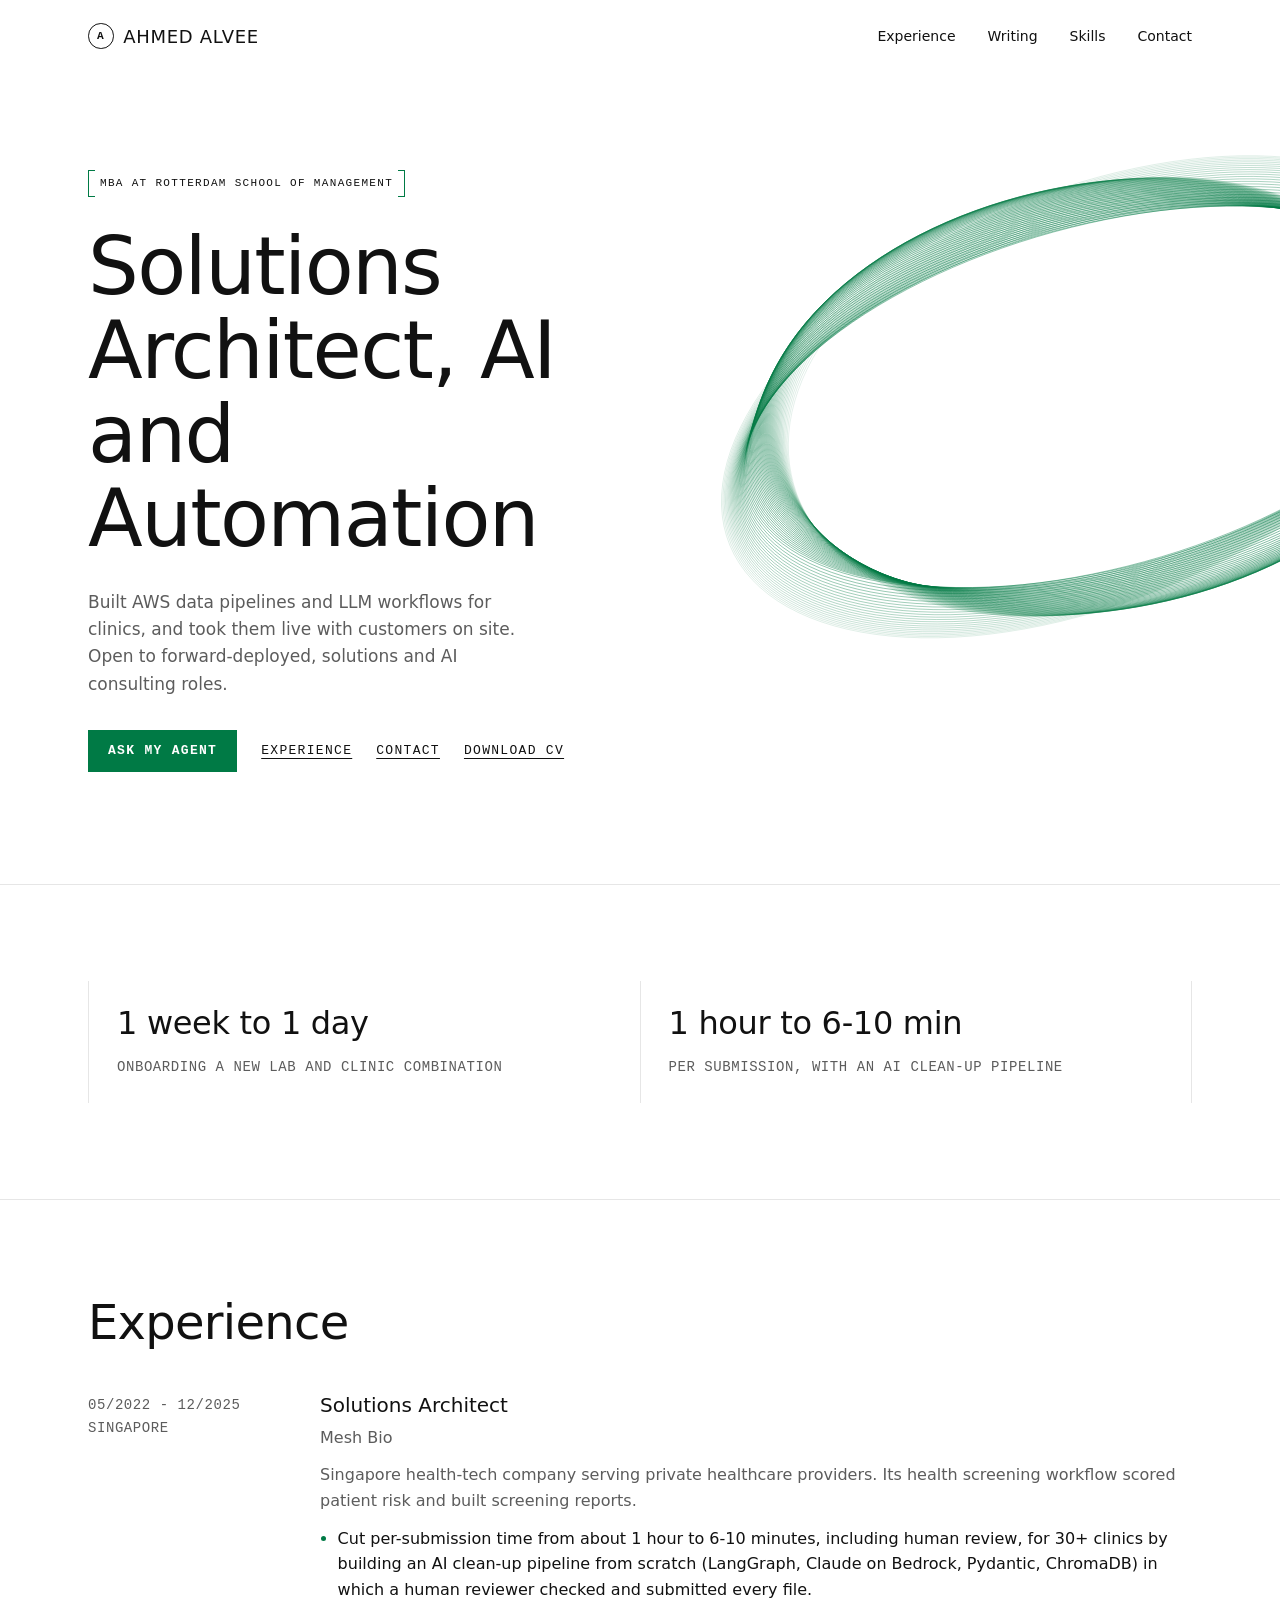
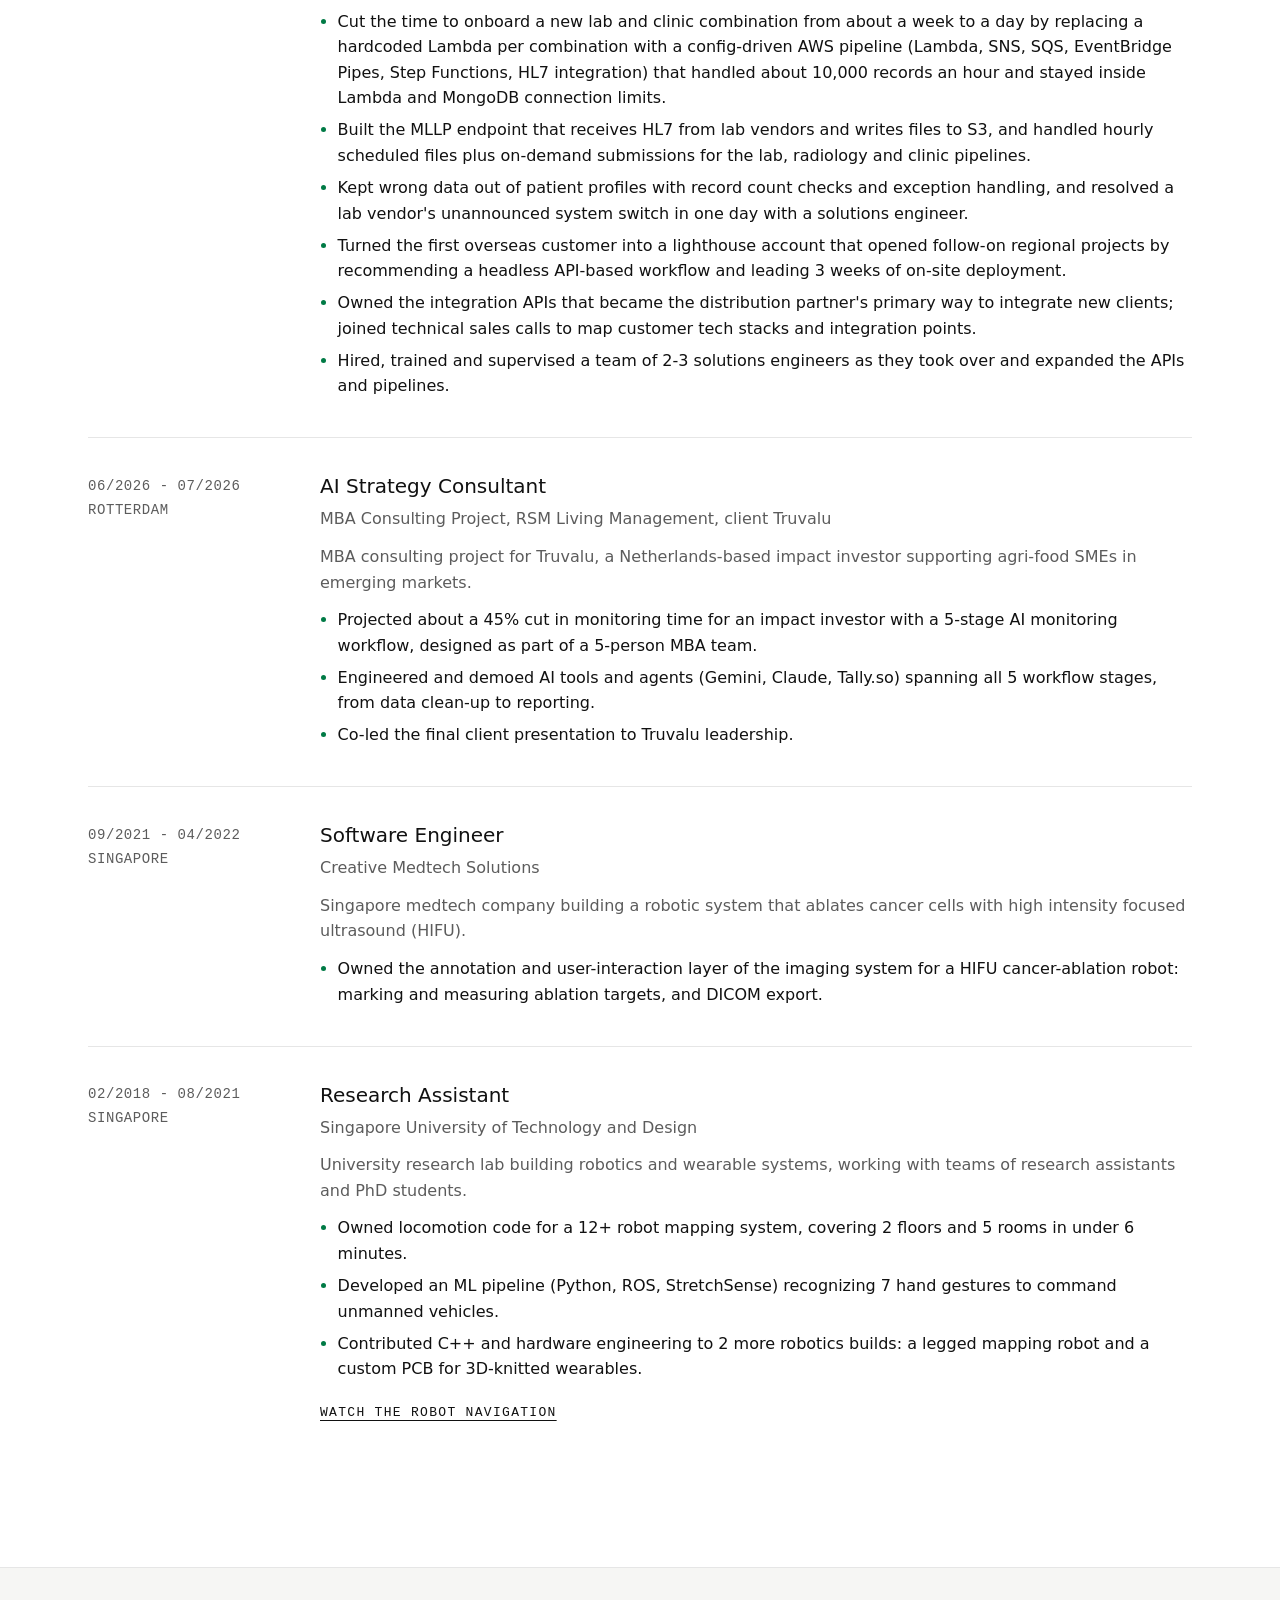
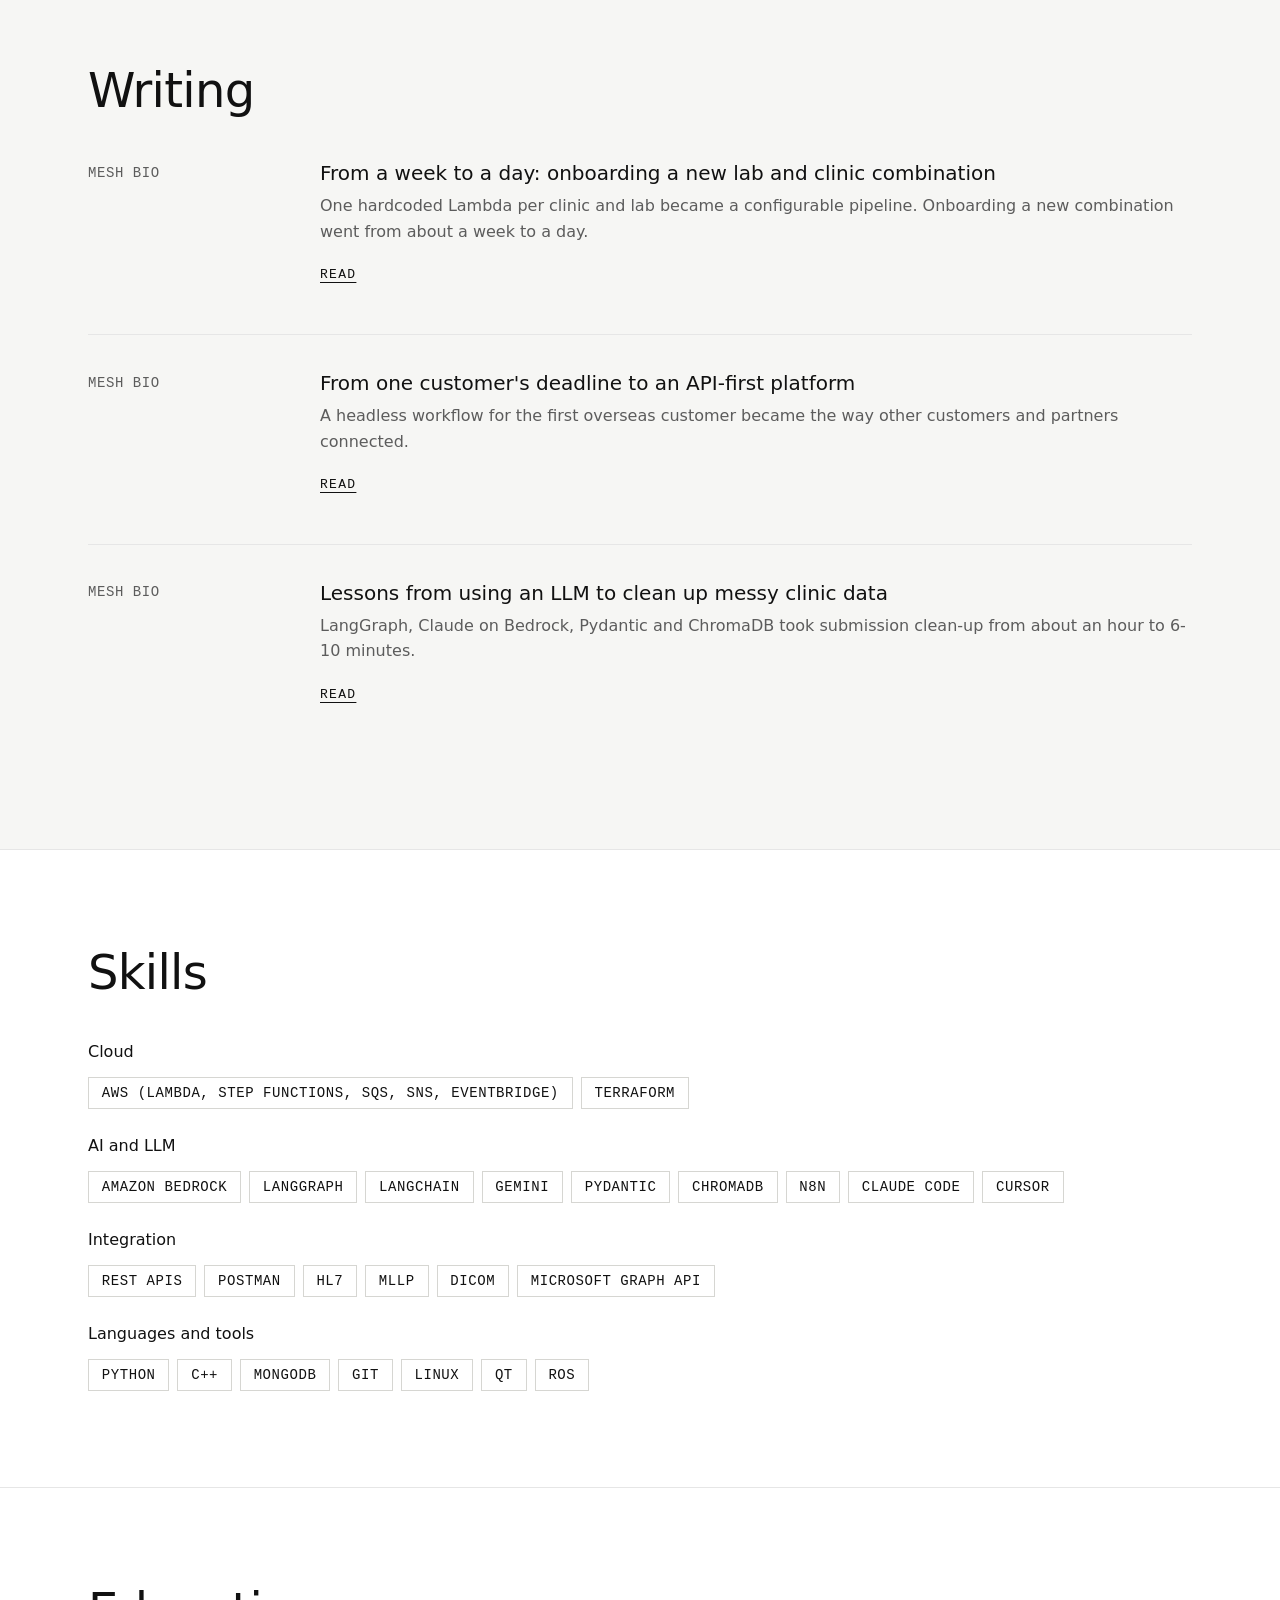
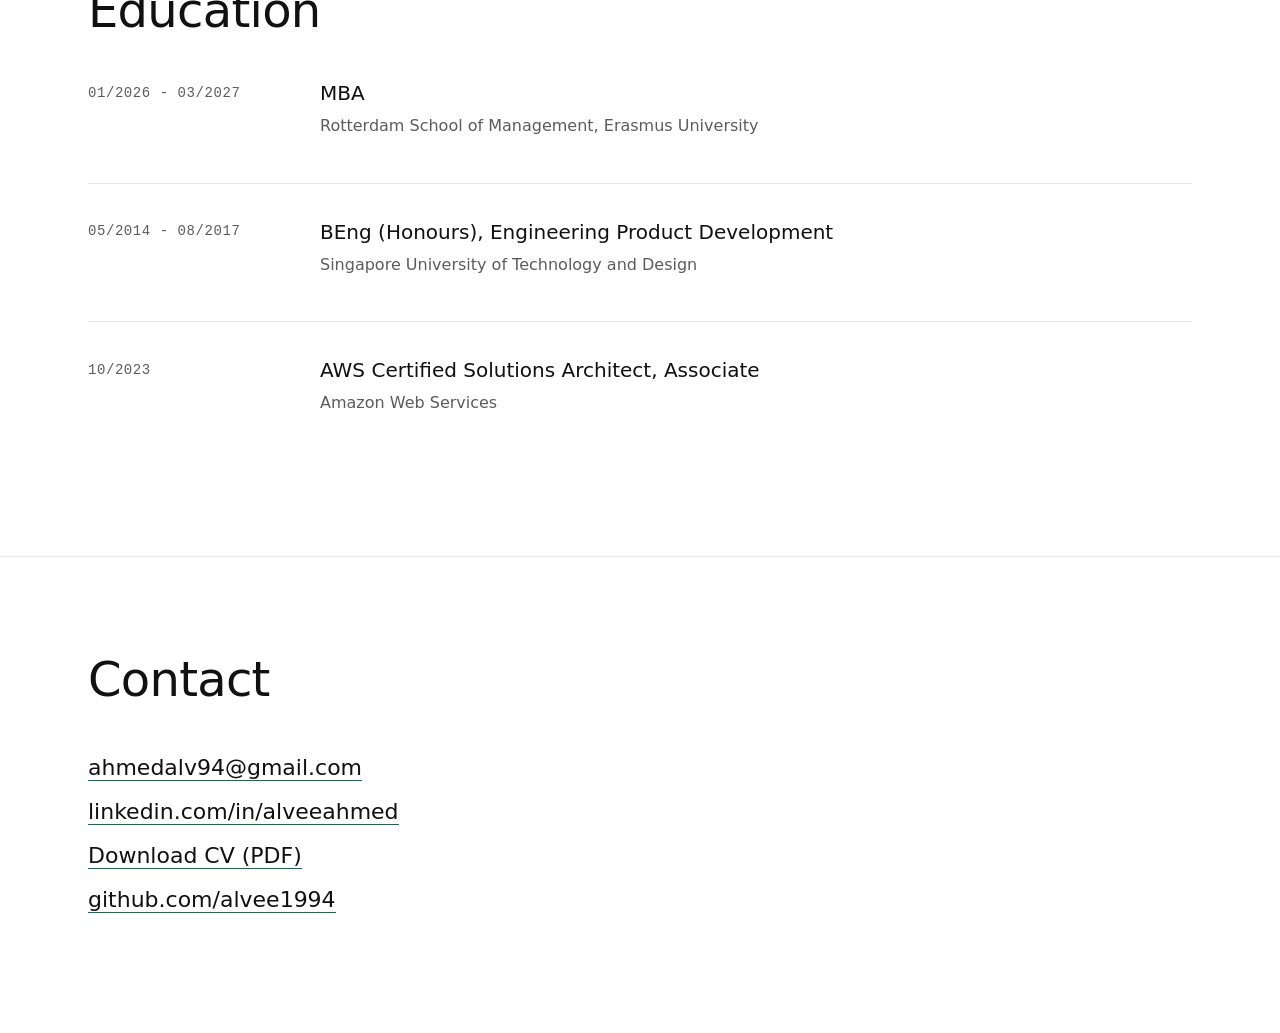
==== commit f8c04990: "copy: restore team qualifiers in llms.txt and the lab-vendor bullet Co-Authored-By: Claude Sonnet 5." ====
--- a/index.html
+++ b/index.html
@@ -198,7 +198,7 @@
           <li>Cut per-submission time from about 1 hour to 6-10 minutes, including human review, for 30+ clinics by building an AI clean-up pipeline from scratch (LangGraph, Claude on Bedrock, Pydantic, ChromaDB) in which a human reviewer checked and submitted every file.</li>
           <li>Cut the time to onboard a new lab and clinic combination from about a week to a day by replacing a hardcoded Lambda per combination with a config-driven AWS pipeline (Lambda, SNS, SQS, EventBridge Pipes, Step Functions, HL7 integration) that handled about 10,000 records an hour and stayed inside Lambda and MongoDB connection limits.</li>
           <li>Built the MLLP endpoint that receives HL7 from lab vendors and writes files to S3, and handled hourly scheduled files plus on-demand submissions for the lab, radiology and clinic pipelines.</li>
-          <li>Kept wrong data out of patient profiles with record count checks and exception handling, and resolved a lab vendor's unannounced system switch in one day.</li>
+          <li>Kept wrong data out of patient profiles with record count checks and exception handling, and resolved a lab vendor's unannounced system switch in one day with a solutions engineer.</li>
           <li>Turned the first overseas customer into a lighthouse account that opened follow-on regional projects by recommending a headless API-based workflow and leading 3 weeks of on-site deployment.</li>
           <li>Owned the integration APIs that became the distribution partner's primary way to integrate new clients; joined technical sales calls to map customer tech stacks and integration points.</li>
           <li>Hired, trained and supervised a team of 2-3 solutions engineers as they took over and expanded the APIs and pipelines.</li>
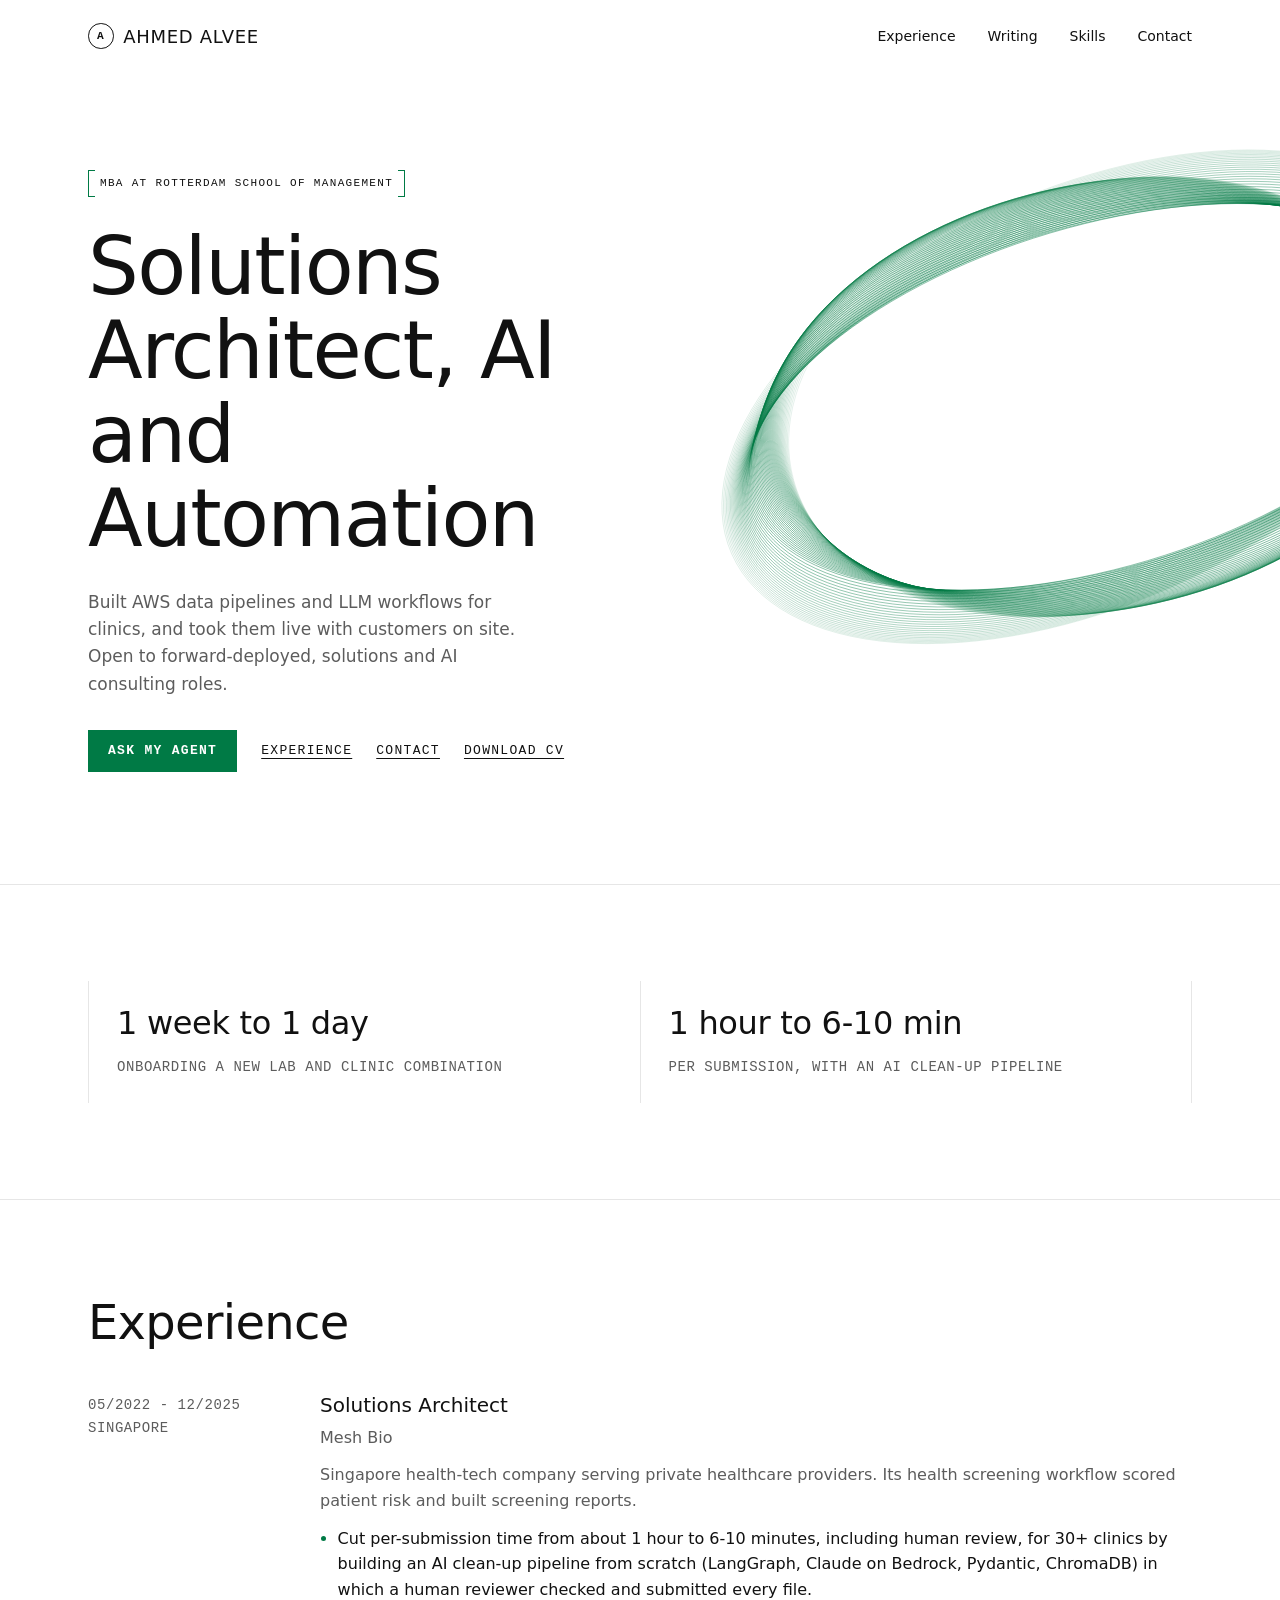
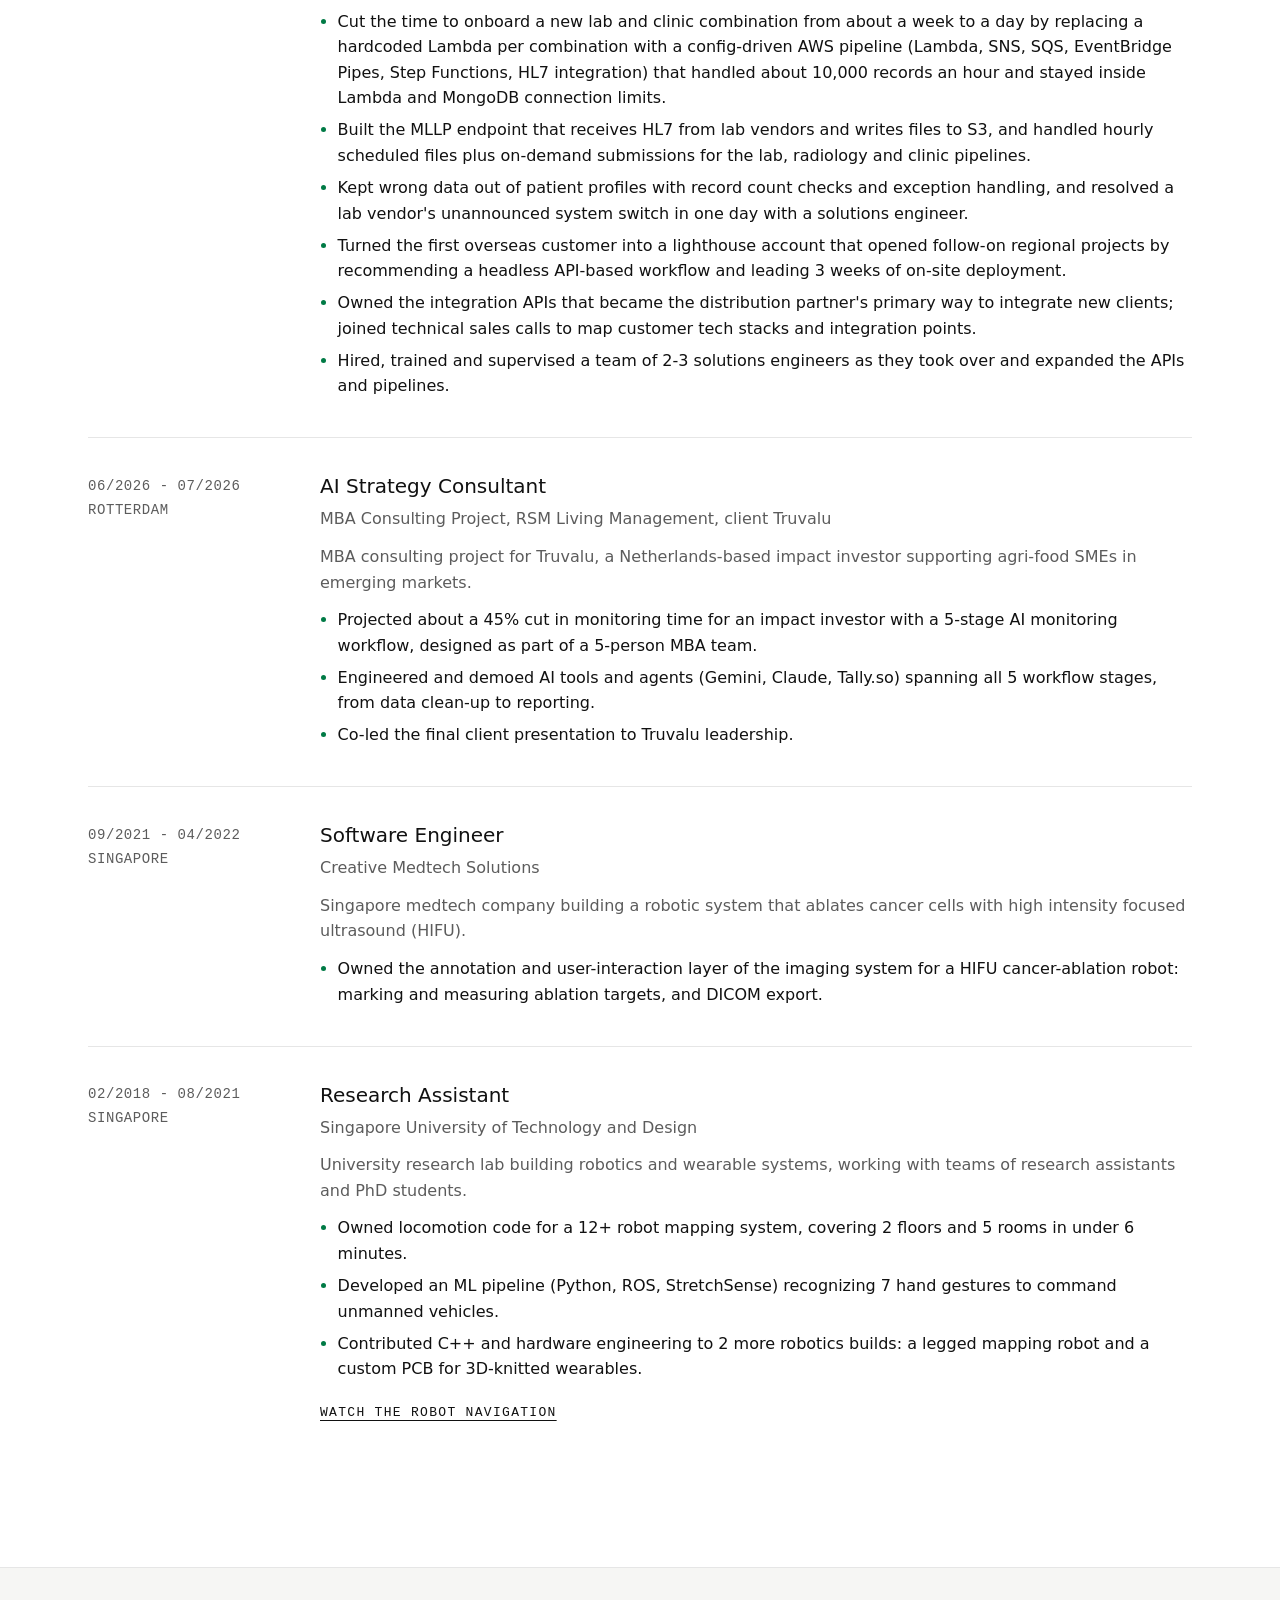
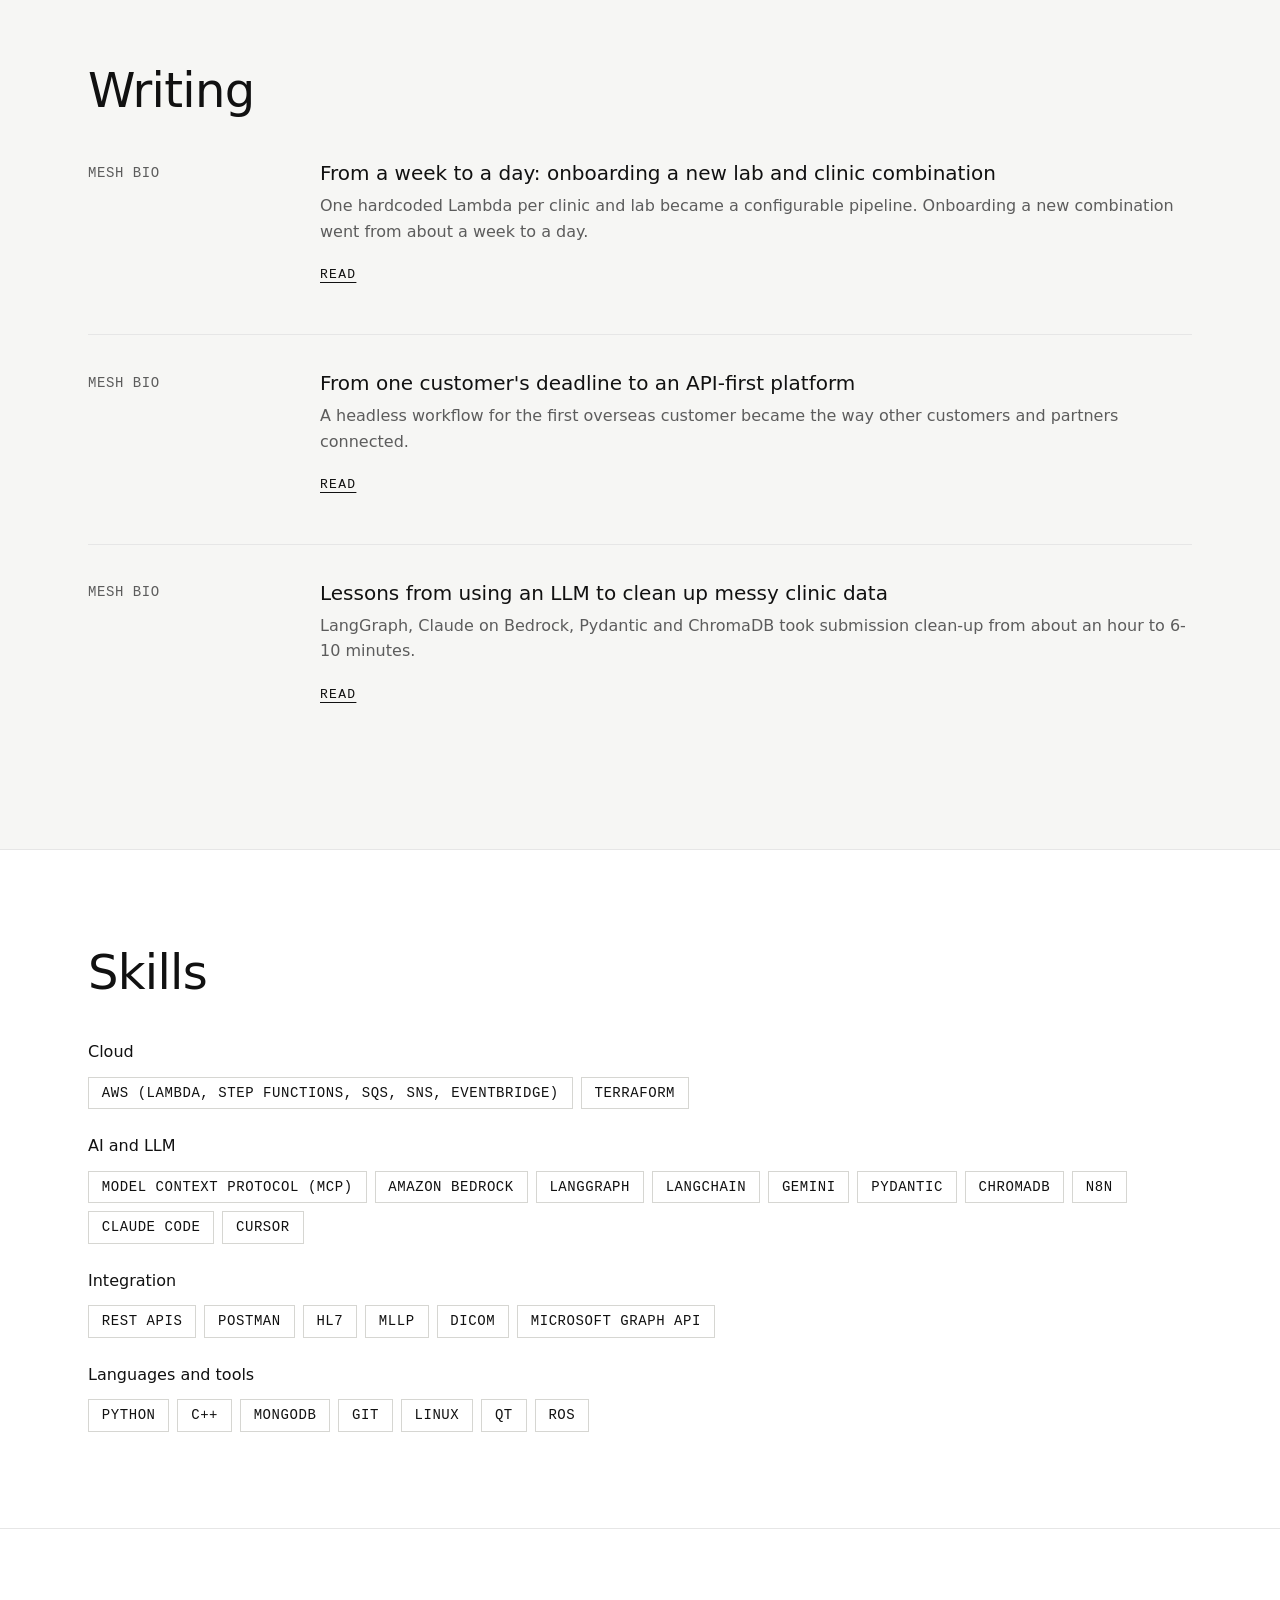
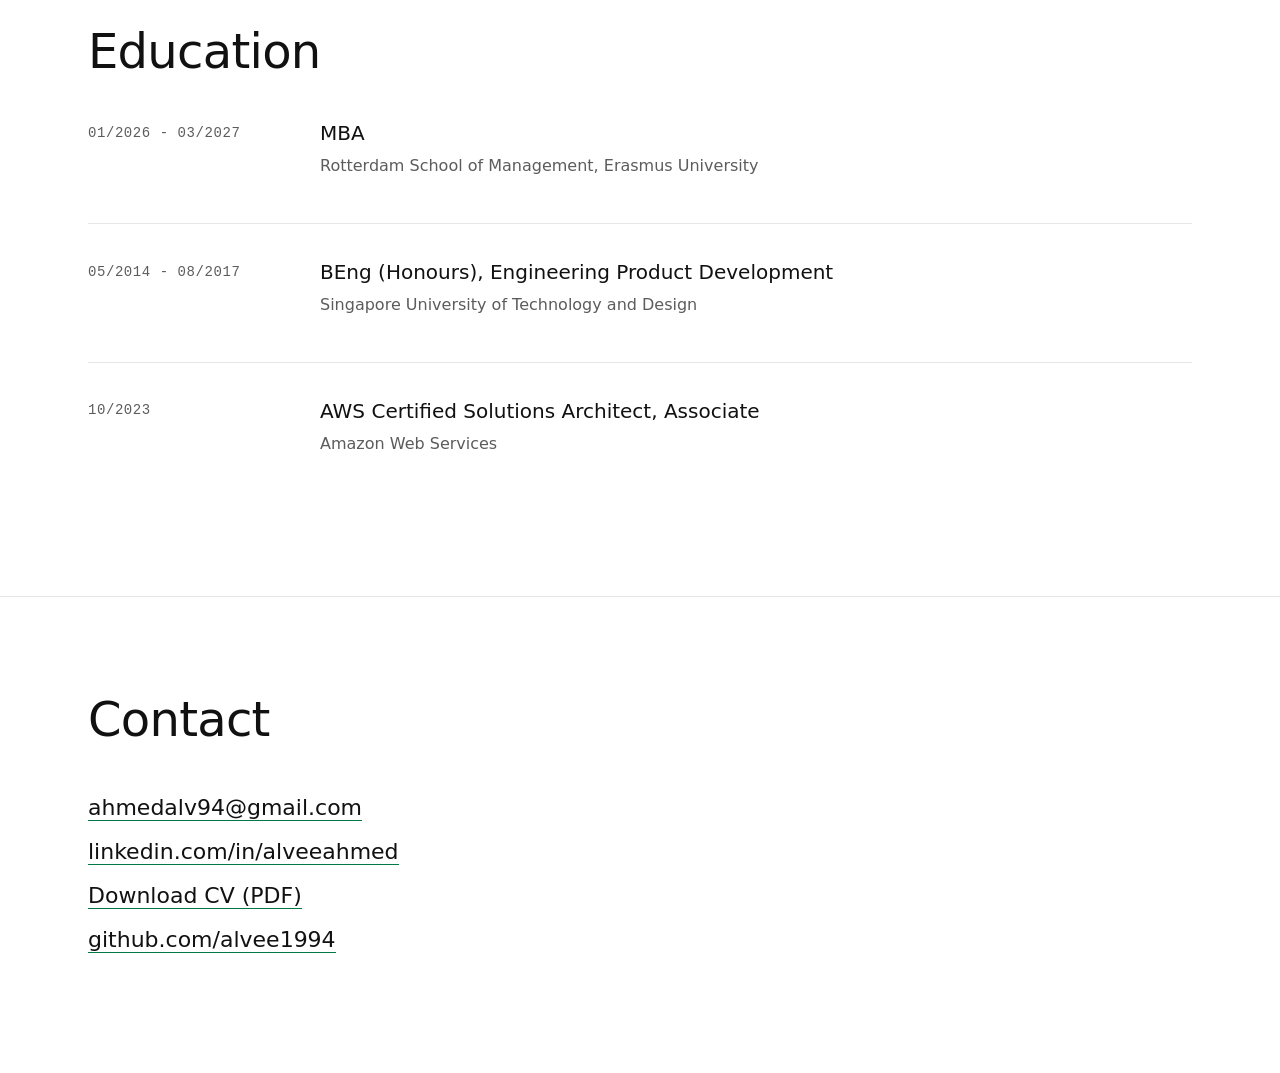
==== commit 6f5df59c: "Add Model Context Protocol (MCP) to skills Co-Authored-By: Claude Sonnet 5.5 <noreply@anthropic.com>" ====
--- a/index.html
+++ b/index.html
@@ -38,7 +38,7 @@
       {"@type": "CollegeOrUniversity", "name": "Singapore University of Technology and Design"}
     ],
     "hasCredential": {"@type": "EducationalOccupationalCredential", "name": "AWS Certified Solutions Architect, Associate", "recognizedBy": {"@type": "Organization", "name": "Amazon Web Services"}},
-    "knowsAbout": ["AWS", "Amazon Bedrock", "LangGraph", "LangChain", "Claude", "Python", "HL7", "DICOM", "Terraform", "n8n", "AI agents", "Workflow automation", "Healthcare data pipelines"]
+    "knowsAbout": ["AWS", "Model Context Protocol", "Amazon Bedrock", "LangGraph", "LangChain", "Claude", "Python", "HL7", "DICOM", "Terraform", "n8n", "AI agents", "Workflow automation", "Healthcare data pipelines"]
   }
 }
 </script>
@@ -280,7 +280,7 @@
     <h3 class="sk">Cloud</h3>
     <ul class="pills"><li>AWS (Lambda, Step Functions, SQS, SNS, EventBridge)</li><li>Terraform</li></ul>
     <h3 class="sk">AI and LLM</h3>
-    <ul class="pills"><li>Amazon Bedrock</li><li>LangGraph</li><li>LangChain</li><li>Gemini</li><li>Pydantic</li><li>ChromaDB</li><li>n8n</li><li>Claude Code</li><li>Cursor</li></ul>
+    <ul class="pills"><li>Model Context Protocol (MCP)</li><li>Amazon Bedrock</li><li>LangGraph</li><li>LangChain</li><li>Gemini</li><li>Pydantic</li><li>ChromaDB</li><li>n8n</li><li>Claude Code</li><li>Cursor</li></ul>
     <h3 class="sk">Integration</h3>
     <ul class="pills"><li>REST APIs</li><li>Postman</li><li>HL7</li><li>MLLP</li><li>DICOM</li><li>Microsoft Graph API</li></ul>
     <h3 class="sk">Languages and tools</h3>
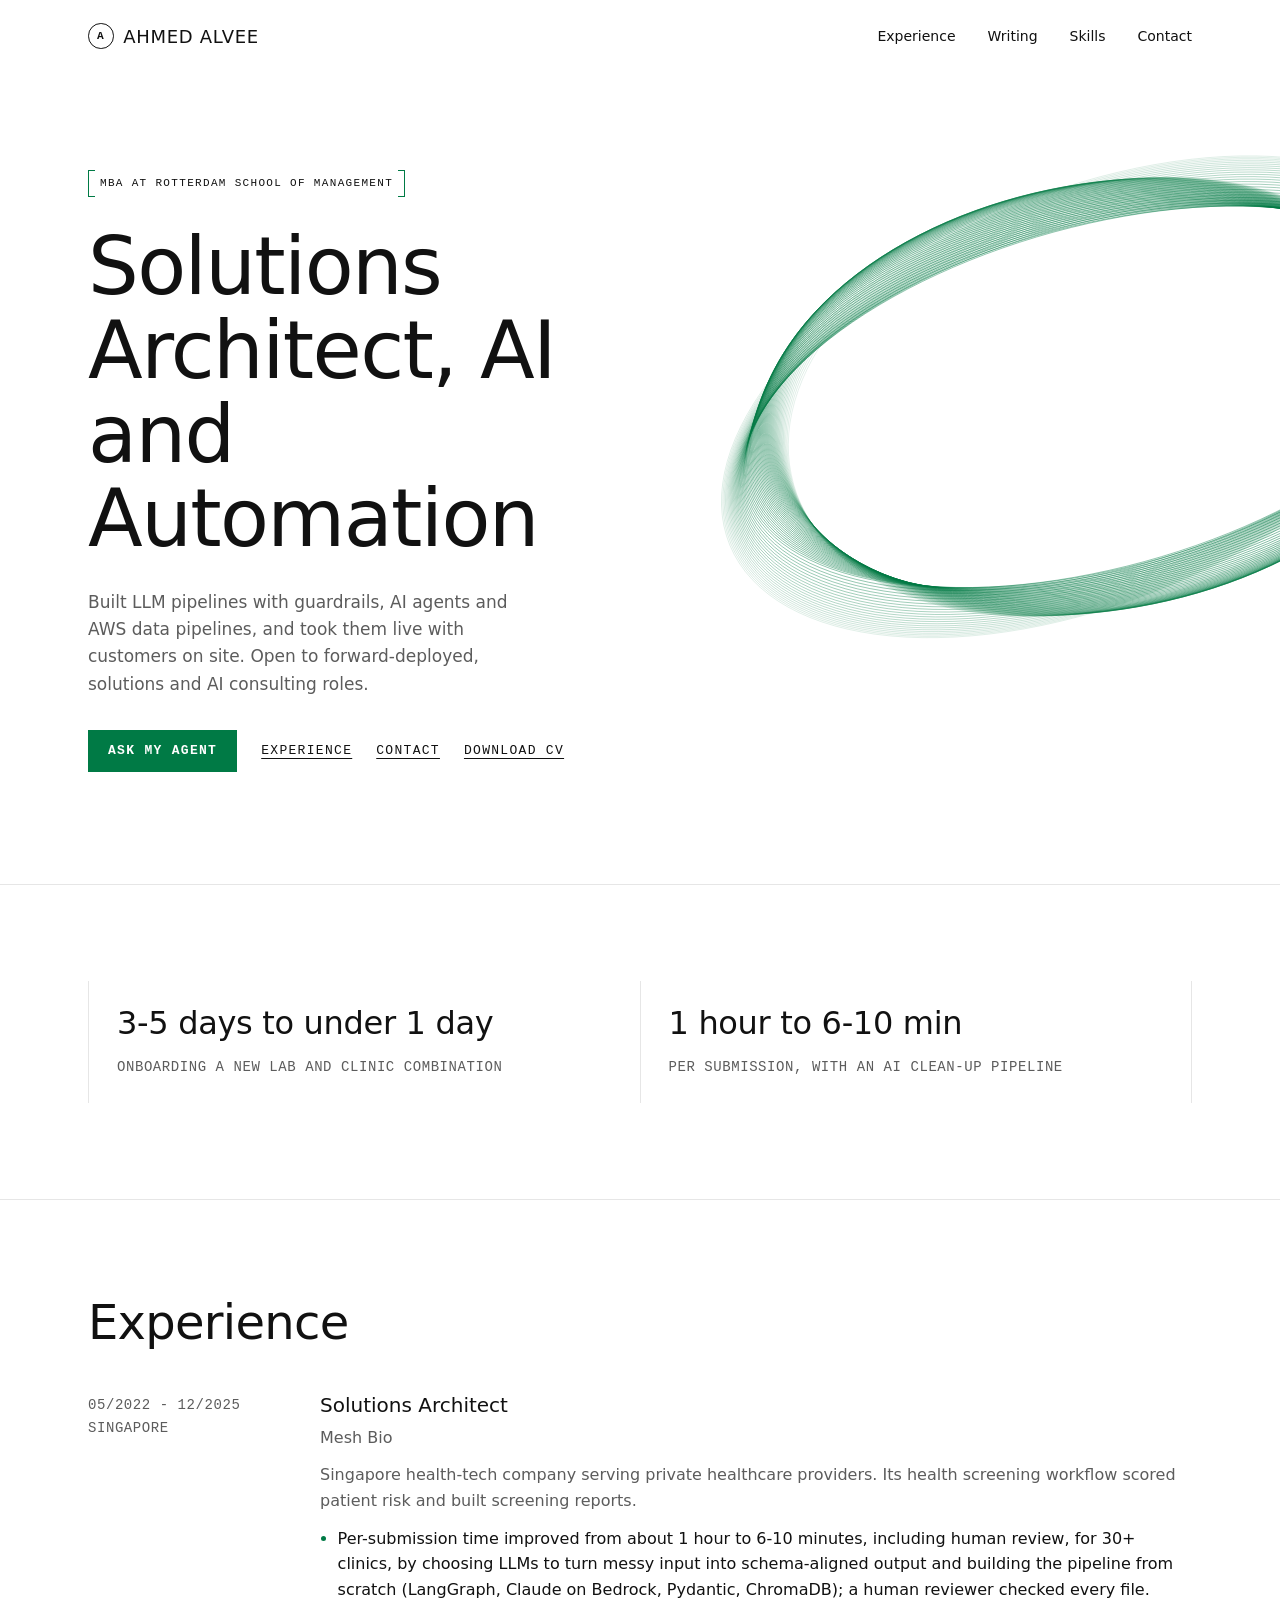
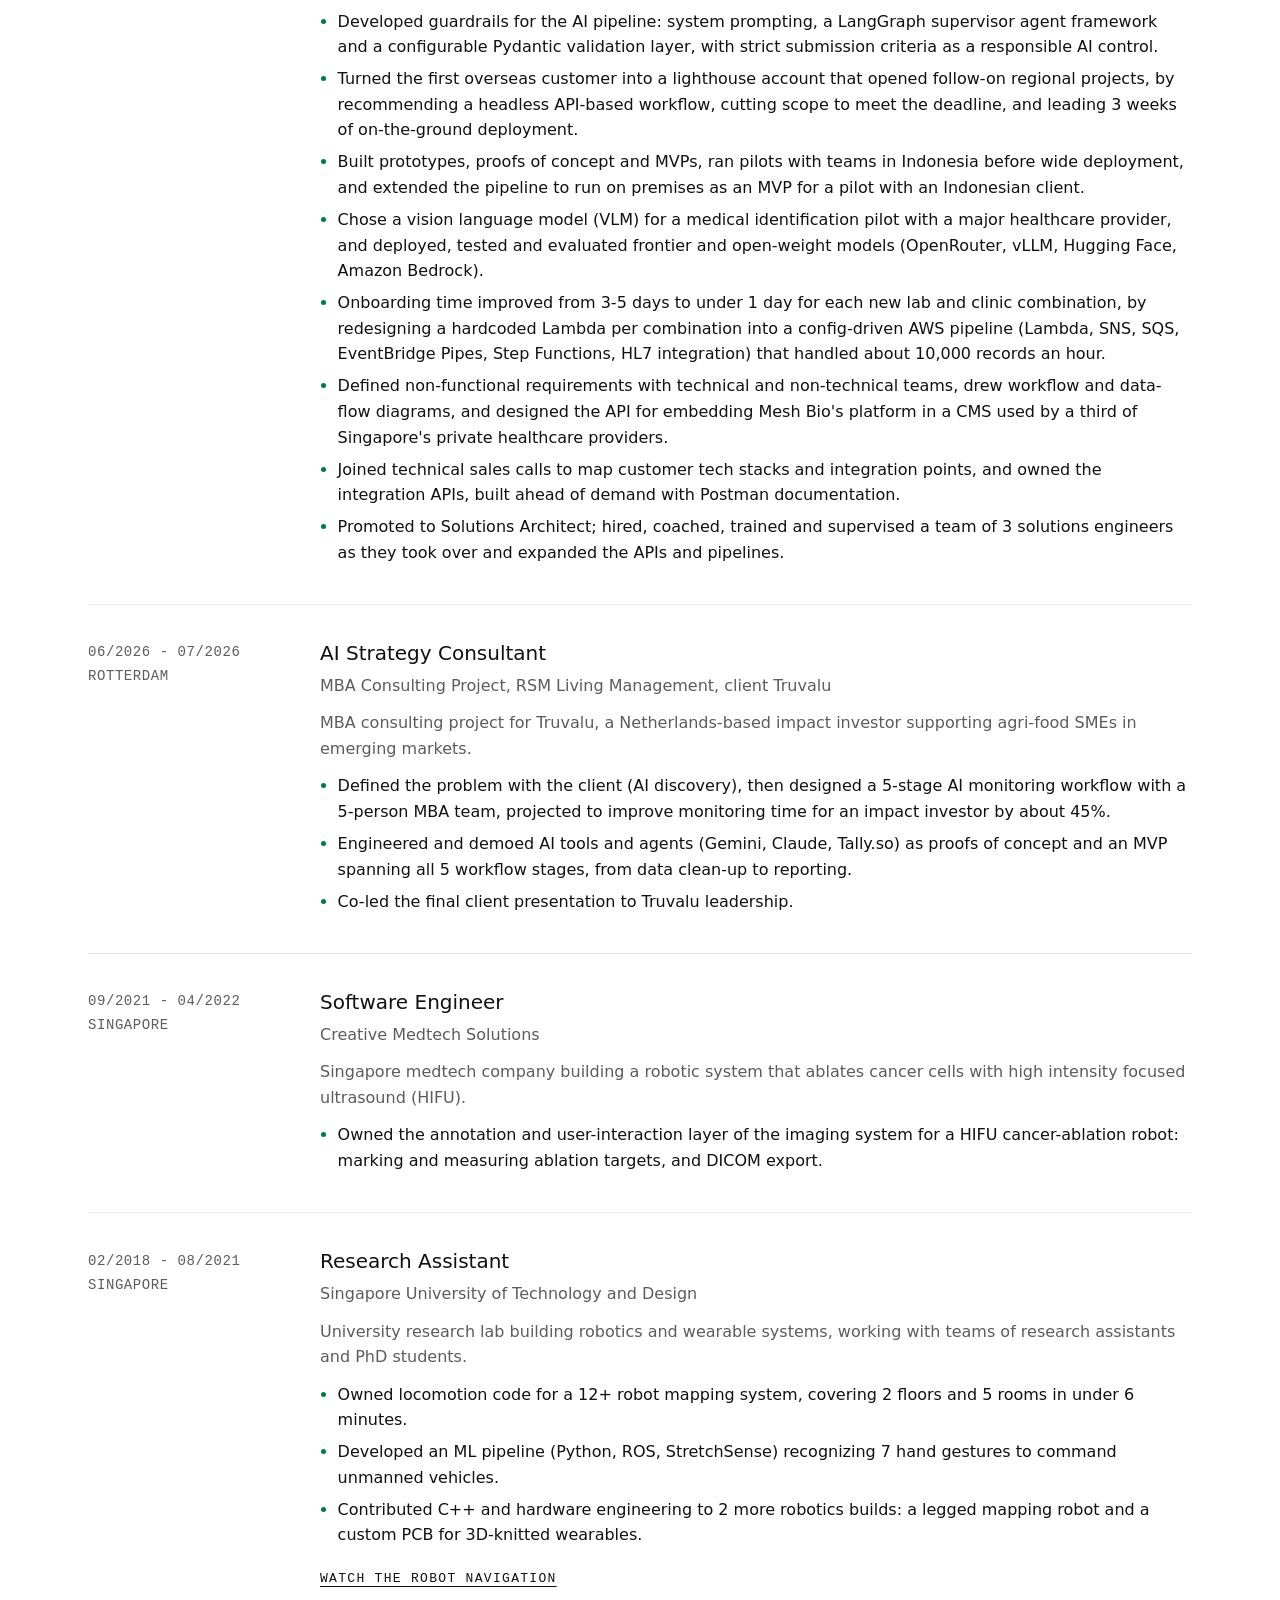
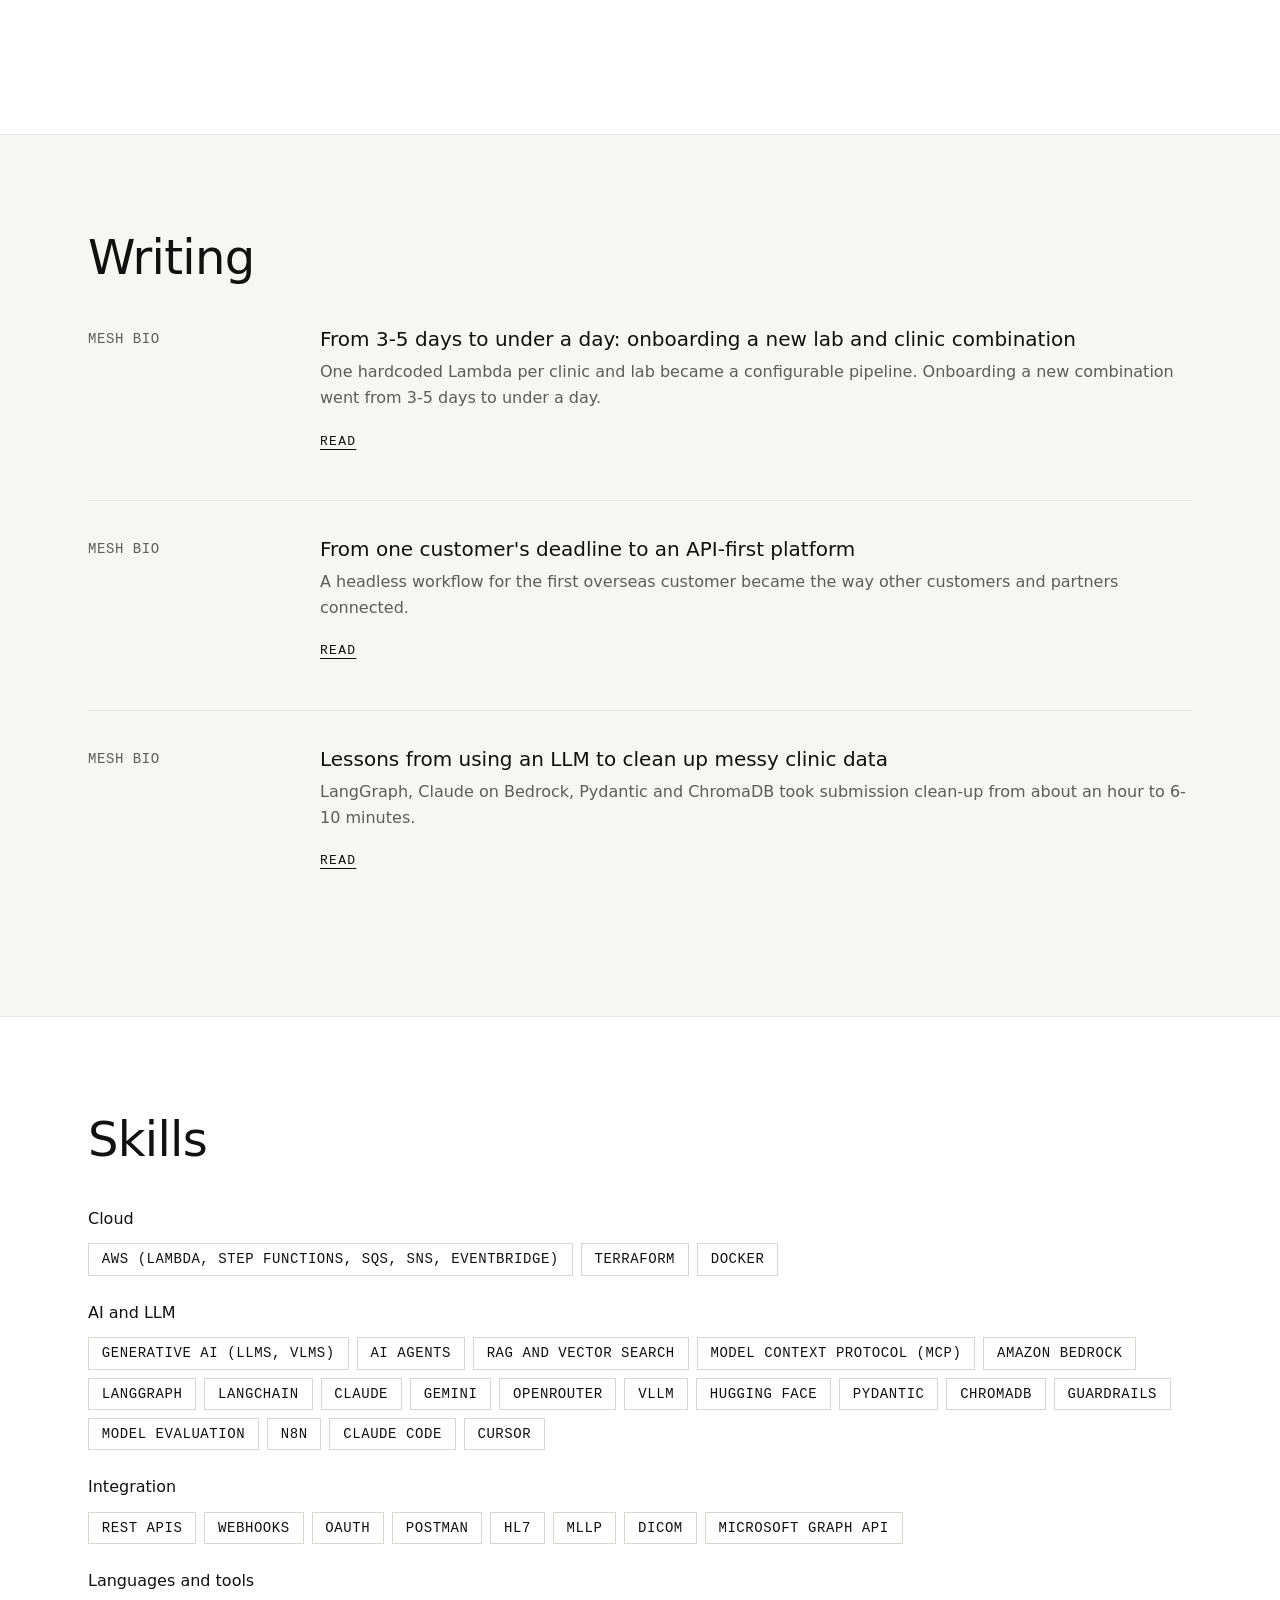
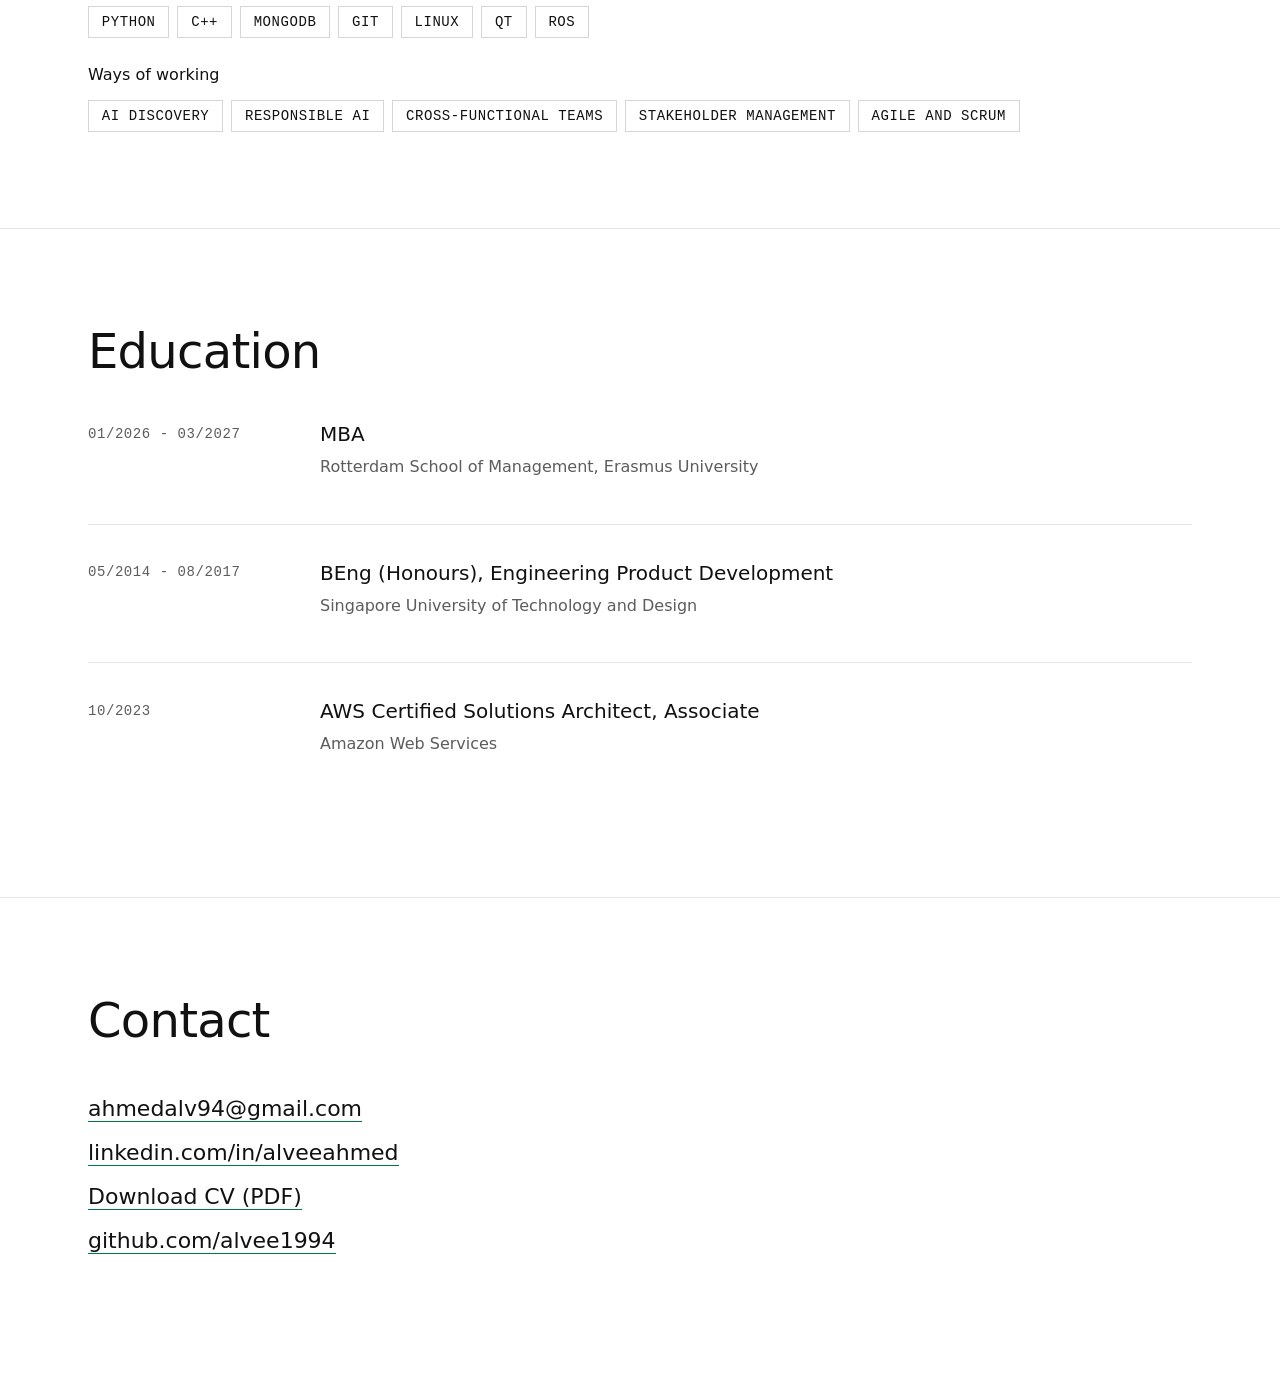
==== commit 7f8ec0a0: "copy: align portfolio with current CV and AI solutions roles - Fix stale facts: team of 3 (was 2-3)," ====
--- a/index.html
+++ b/index.html
@@ -5,14 +5,14 @@
 <meta name="viewport" content="width=device-width,initial-scale=1">
 <meta http-equiv="Content-Security-Policy" content="default-src 'none'; script-src 'self' https://challenges.cloudflare.com; frame-src https://challenges.cloudflare.com; connect-src https://*.workers.dev; style-src 'self' 'unsafe-inline' https://fonts.googleapis.com; font-src https://fonts.gstatic.com; img-src 'self' data:; base-uri 'none'; form-action 'none'">
 <title>Ahmed Alvee | Solutions Architect, AI and Automation</title>
-<meta name="description" content="Ahmed Alvee is a solutions architect who builds AI and automation for healthcare and business teams: AWS data pipelines, LangGraph and Claude agents. MBA at Rotterdam School of Management. Ask his AI agent about his work.">
+<meta name="description" content="Ahmed Alvee is a solutions architect who built AI and automation and took it live with customers: LLM pipelines with guardrails, AI agents, AWS data pipelines and integration APIs. MBA at Rotterdam School of Management. Ask his AI agent about his work.">
 <meta name="author" content="Ahmed Alvee">
 <meta name="robots" content="index, follow, max-snippet:-1, max-image-preview:large">
 <link rel="canonical" href="https://alvee1994.github.io/portfolio/">
 <link rel="alternate" type="text/markdown" title="LLM summary" href="https://alvee1994.github.io/portfolio/llms.txt">
 <meta property="og:type" content="profile">
 <meta property="og:title" content="Ahmed Alvee | Solutions Architect, AI and Automation">
-<meta property="og:description" content="Solutions architect building AI and automation that clinics and teams actually use. MBA at RSM. Ask my AI agent about my work.">
+<meta property="og:description" content="Solutions architect who built AI and automation and took it live with customers on site. MBA at RSM. Ask my AI agent about my work.">
 <meta property="og:url" content="https://alvee1994.github.io/portfolio/">
 <meta property="og:image" content="https://alvee1994.github.io/portfolio/assets/ahmed-alvee.jpg">
 <meta property="og:image:alt" content="Portrait of Ahmed Alvee">
@@ -24,12 +24,12 @@
   "@context": "https://schema.org",
   "@type": "ProfilePage",
   "url": "https://alvee1994.github.io/portfolio/",
-  "dateModified": "2026-10-22",
+  "dateModified": "2026-10-27",
   "mainEntity": {
     "@type": "Person",
     "name": "Ahmed Alvee",
     "jobTitle": "Solutions Architect",
-    "description": "Solutions architect who built AWS data pipelines and LLM workflows for clinics, and took them live with customers on site. Three years and seven months at Mesh Bio in Singapore. MBA candidate at Rotterdam School of Management.",
+    "description": "Solutions architect who built LLM pipelines with guardrails, AI agents and AWS data pipelines, and took them live with customers on site. Three years and seven months at Mesh Bio in Singapore. MBA candidate at Rotterdam School of Management.",
     "url": "https://alvee1994.github.io/portfolio/",
     "image": "https://alvee1994.github.io/portfolio/assets/ahmed-alvee.jpg",
     "email": "mailto:ahmedalv94@gmail.com",
@@ -38,7 +38,7 @@
       {"@type": "CollegeOrUniversity", "name": "Singapore University of Technology and Design"}
     ],
     "hasCredential": {"@type": "EducationalOccupationalCredential", "name": "AWS Certified Solutions Architect, Associate", "recognizedBy": {"@type": "Organization", "name": "Amazon Web Services"}},
-    "knowsAbout": ["AWS", "Model Context Protocol", "Amazon Bedrock", "LangGraph", "LangChain", "Claude", "Python", "HL7", "DICOM", "Terraform", "n8n", "AI agents", "Workflow automation", "Healthcare data pipelines"]
+    "knowsAbout": ["Generative AI", "AI agents", "RAG", "Guardrails", "Model evaluation", "Responsible AI", "AI discovery", "Proofs of concept", "Model Context Protocol", "Amazon Bedrock", "LangGraph", "LangChain", "Claude", "AWS", "Docker", "Terraform", "Python", "REST APIs", "HL7", "DICOM", "n8n", "Workflow automation", "Data pipelines"]
   }
 }
 </script>
@@ -167,7 +167,7 @@
   <div class="wrap">
     <span class="tag">MBA at Rotterdam School of Management</span>
     <h1>Solutions Architect, AI and Automation</h1>
-    <p>Built AWS data pipelines and LLM workflows for clinics, and took them live with customers on site. Open to forward-deployed, solutions and AI consulting roles.</p>
+    <p>Built LLM pipelines with guardrails, AI agents and AWS data pipelines, and took them live with customers on site. Open to forward-deployed, solutions and AI consulting roles.</p>
     <nav>
       <a class="btn" href="#ask" id="ask">Ask my agent</a>
       <a class="link" href="#work">Experience</a>
@@ -180,7 +180,7 @@
 <main>
 <section class="stats">
   <div class="wrap"><ul>
-    <li><b>1 week to 1 day</b><span>Onboarding a new lab and clinic combination</span></li>
+    <li><b>3-5 days to under 1 day</b><span>Onboarding a new lab and clinic combination</span></li>
     <li><b>1 hour to 6-10 min</b><span>Per submission, with an AI clean-up pipeline</span></li>
   </ul></div>
 </section>
@@ -195,13 +195,15 @@
         <div class="org">Mesh Bio</div>
         <div class="org">Singapore health-tech company serving private healthcare providers. Its health screening workflow scored patient risk and built screening reports.</div>
         <ul>
-          <li>Cut per-submission time from about 1 hour to 6-10 minutes, including human review, for 30+ clinics by building an AI clean-up pipeline from scratch (LangGraph, Claude on Bedrock, Pydantic, ChromaDB) in which a human reviewer checked and submitted every file.</li>
-          <li>Cut the time to onboard a new lab and clinic combination from about a week to a day by replacing a hardcoded Lambda per combination with a config-driven AWS pipeline (Lambda, SNS, SQS, EventBridge Pipes, Step Functions, HL7 integration) that handled about 10,000 records an hour and stayed inside Lambda and MongoDB connection limits.</li>
-          <li>Built the MLLP endpoint that receives HL7 from lab vendors and writes files to S3, and handled hourly scheduled files plus on-demand submissions for the lab, radiology and clinic pipelines.</li>
-          <li>Kept wrong data out of patient profiles with record count checks and exception handling, and resolved a lab vendor's unannounced system switch in one day with a solutions engineer.</li>
-          <li>Turned the first overseas customer into a lighthouse account that opened follow-on regional projects by recommending a headless API-based workflow and leading 3 weeks of on-site deployment.</li>
-          <li>Owned the integration APIs that became the distribution partner's primary way to integrate new clients; joined technical sales calls to map customer tech stacks and integration points.</li>
-          <li>Hired, trained and supervised a team of 2-3 solutions engineers as they took over and expanded the APIs and pipelines.</li>
+          <li>Per-submission time improved from about 1 hour to 6-10 minutes, including human review, for 30+ clinics, by choosing LLMs to turn messy input into schema-aligned output and building the pipeline from scratch (LangGraph, Claude on Bedrock, Pydantic, ChromaDB); a human reviewer checked every file.</li>
+          <li>Developed guardrails for the AI pipeline: system prompting, a LangGraph supervisor agent framework and a configurable Pydantic validation layer, with strict submission criteria as a responsible AI control.</li>
+          <li>Turned the first overseas customer into a lighthouse account that opened follow-on regional projects, by recommending a headless API-based workflow, cutting scope to meet the deadline, and leading 3 weeks of on-the-ground deployment.</li>
+          <li>Built prototypes, proofs of concept and MVPs, ran pilots with teams in Indonesia before wide deployment, and extended the pipeline to run on premises as an MVP for a pilot with an Indonesian client.</li>
+          <li>Chose a vision language model (VLM) for a medical identification pilot with a major healthcare provider, and deployed, tested and evaluated frontier and open-weight models (OpenRouter, vLLM, Hugging Face, Amazon Bedrock).</li>
+          <li>Onboarding time improved from 3-5 days to under 1 day for each new lab and clinic combination, by redesigning a hardcoded Lambda per combination into a config-driven AWS pipeline (Lambda, SNS, SQS, EventBridge Pipes, Step Functions, HL7 integration) that handled about 10,000 records an hour.</li>
+          <li>Defined non-functional requirements with technical and non-technical teams, drew workflow and data-flow diagrams, and designed the API for embedding Mesh Bio's platform in a CMS used by a third of Singapore's private healthcare providers.</li>
+          <li>Joined technical sales calls to map customer tech stacks and integration points, and owned the integration APIs, built ahead of demand with Postman documentation.</li>
+          <li>Promoted to Solutions Architect; hired, coached, trained and supervised a team of 3 solutions engineers as they took over and expanded the APIs and pipelines.</li>
         </ul>
       </div>
     </div>
@@ -212,8 +214,8 @@
         <div class="org">MBA Consulting Project, RSM Living Management, client Truvalu</div>
         <div class="org">MBA consulting project for Truvalu, a Netherlands-based impact investor supporting agri-food SMEs in emerging markets.</div>
         <ul>
-          <li>Projected about a 45% cut in monitoring time for an impact investor with a 5-stage AI monitoring workflow, designed as part of a 5-person MBA team.</li>
-          <li>Engineered and demoed AI tools and agents (Gemini, Claude, Tally.so) spanning all 5 workflow stages, from data clean-up to reporting.</li>
+          <li>Defined the problem with the client (AI discovery), then designed a 5-stage AI monitoring workflow with a 5-person MBA team, projected to improve monitoring time for an impact investor by about 45%.</li>
+          <li>Engineered and demoed AI tools and agents (Gemini, Claude, Tally.so) as proofs of concept and an MVP spanning all 5 workflow stages, from data clean-up to reporting.</li>
           <li>Co-led the final client presentation to Truvalu leadership.</li>
         </ul>
       </div>
@@ -250,8 +252,8 @@
     <div class="job">
       <div class="when">Mesh Bio</div>
       <div>
-        <h3>From a week to a day: onboarding a new lab and clinic combination</h3>
-        <div class="org">One hardcoded Lambda per clinic and lab became a configurable pipeline. Onboarding a new combination went from about a week to a day.</div>
+        <h3>From 3-5 days to under a day: onboarding a new lab and clinic combination</h3>
+        <div class="org">One hardcoded Lambda per clinic and lab became a configurable pipeline. Onboarding a new combination went from 3-5 days to under a day.</div>
         <p><a href="writing/pipeline.html">Read</a></p>
       </div>
     </div>
@@ -278,13 +280,15 @@
   <div class="wrap">
     <h2>Skills</h2>
     <h3 class="sk">Cloud</h3>
-    <ul class="pills"><li>AWS (Lambda, Step Functions, SQS, SNS, EventBridge)</li><li>Terraform</li></ul>
+    <ul class="pills"><li>AWS (Lambda, Step Functions, SQS, SNS, EventBridge)</li><li>Terraform</li><li>Docker</li></ul>
     <h3 class="sk">AI and LLM</h3>
-    <ul class="pills"><li>Model Context Protocol (MCP)</li><li>Amazon Bedrock</li><li>LangGraph</li><li>LangChain</li><li>Gemini</li><li>Pydantic</li><li>ChromaDB</li><li>n8n</li><li>Claude Code</li><li>Cursor</li></ul>
+    <ul class="pills"><li>Generative AI (LLMs, VLMs)</li><li>AI agents</li><li>RAG and vector search</li><li>Model Context Protocol (MCP)</li><li>Amazon Bedrock</li><li>LangGraph</li><li>LangChain</li><li>Claude</li><li>Gemini</li><li>OpenRouter</li><li>vLLM</li><li>Hugging Face</li><li>Pydantic</li><li>ChromaDB</li><li>Guardrails</li><li>Model evaluation</li><li>n8n</li><li>Claude Code</li><li>Cursor</li></ul>
     <h3 class="sk">Integration</h3>
-    <ul class="pills"><li>REST APIs</li><li>Postman</li><li>HL7</li><li>MLLP</li><li>DICOM</li><li>Microsoft Graph API</li></ul>
+    <ul class="pills"><li>REST APIs</li><li>Webhooks</li><li>OAuth</li><li>Postman</li><li>HL7</li><li>MLLP</li><li>DICOM</li><li>Microsoft Graph API</li></ul>
     <h3 class="sk">Languages and tools</h3>
     <ul class="pills"><li>Python</li><li>C++</li><li>MongoDB</li><li>Git</li><li>Linux</li><li>Qt</li><li>ROS</li></ul>
+    <h3 class="sk">Ways of working</h3>
+    <ul class="pills"><li>AI discovery</li><li>Responsible AI</li><li>Cross-functional teams</li><li>Stakeholder management</li><li>Agile and Scrum</li></ul>
   </div>
 </section>
 
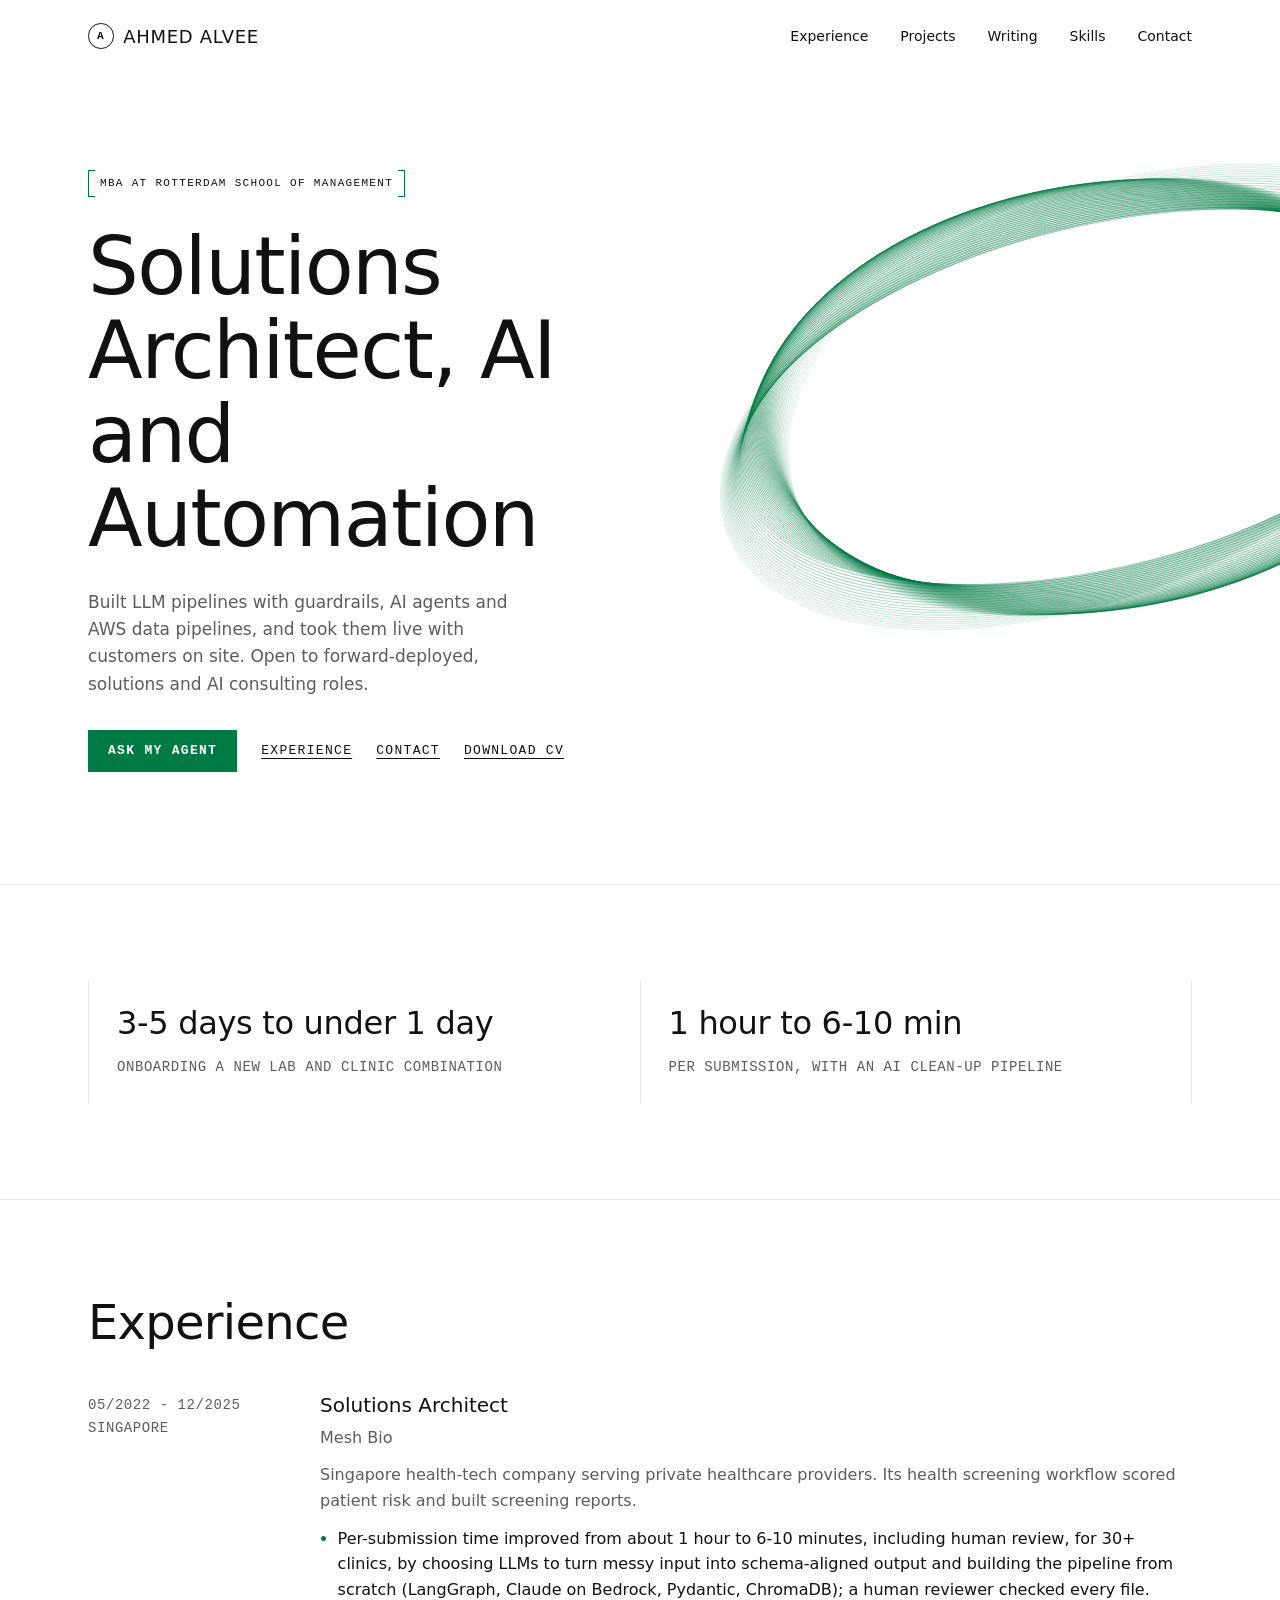
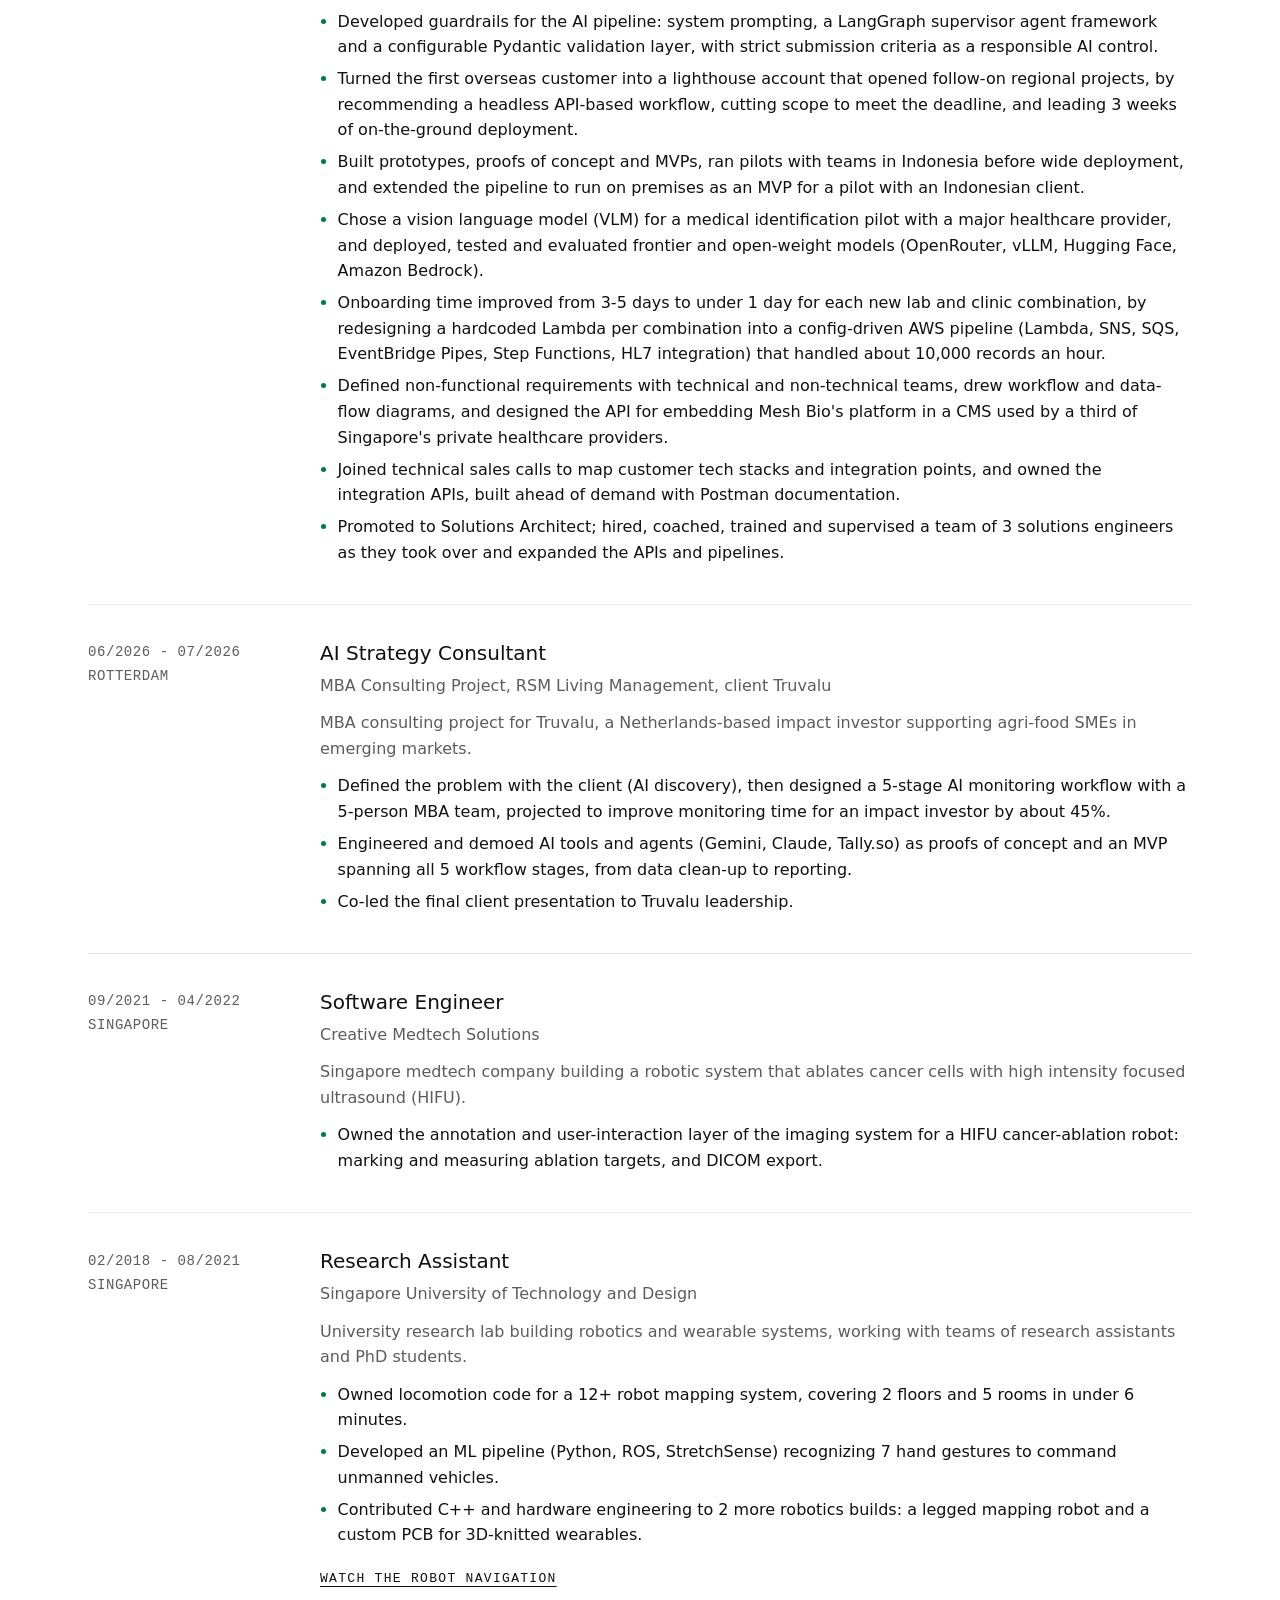
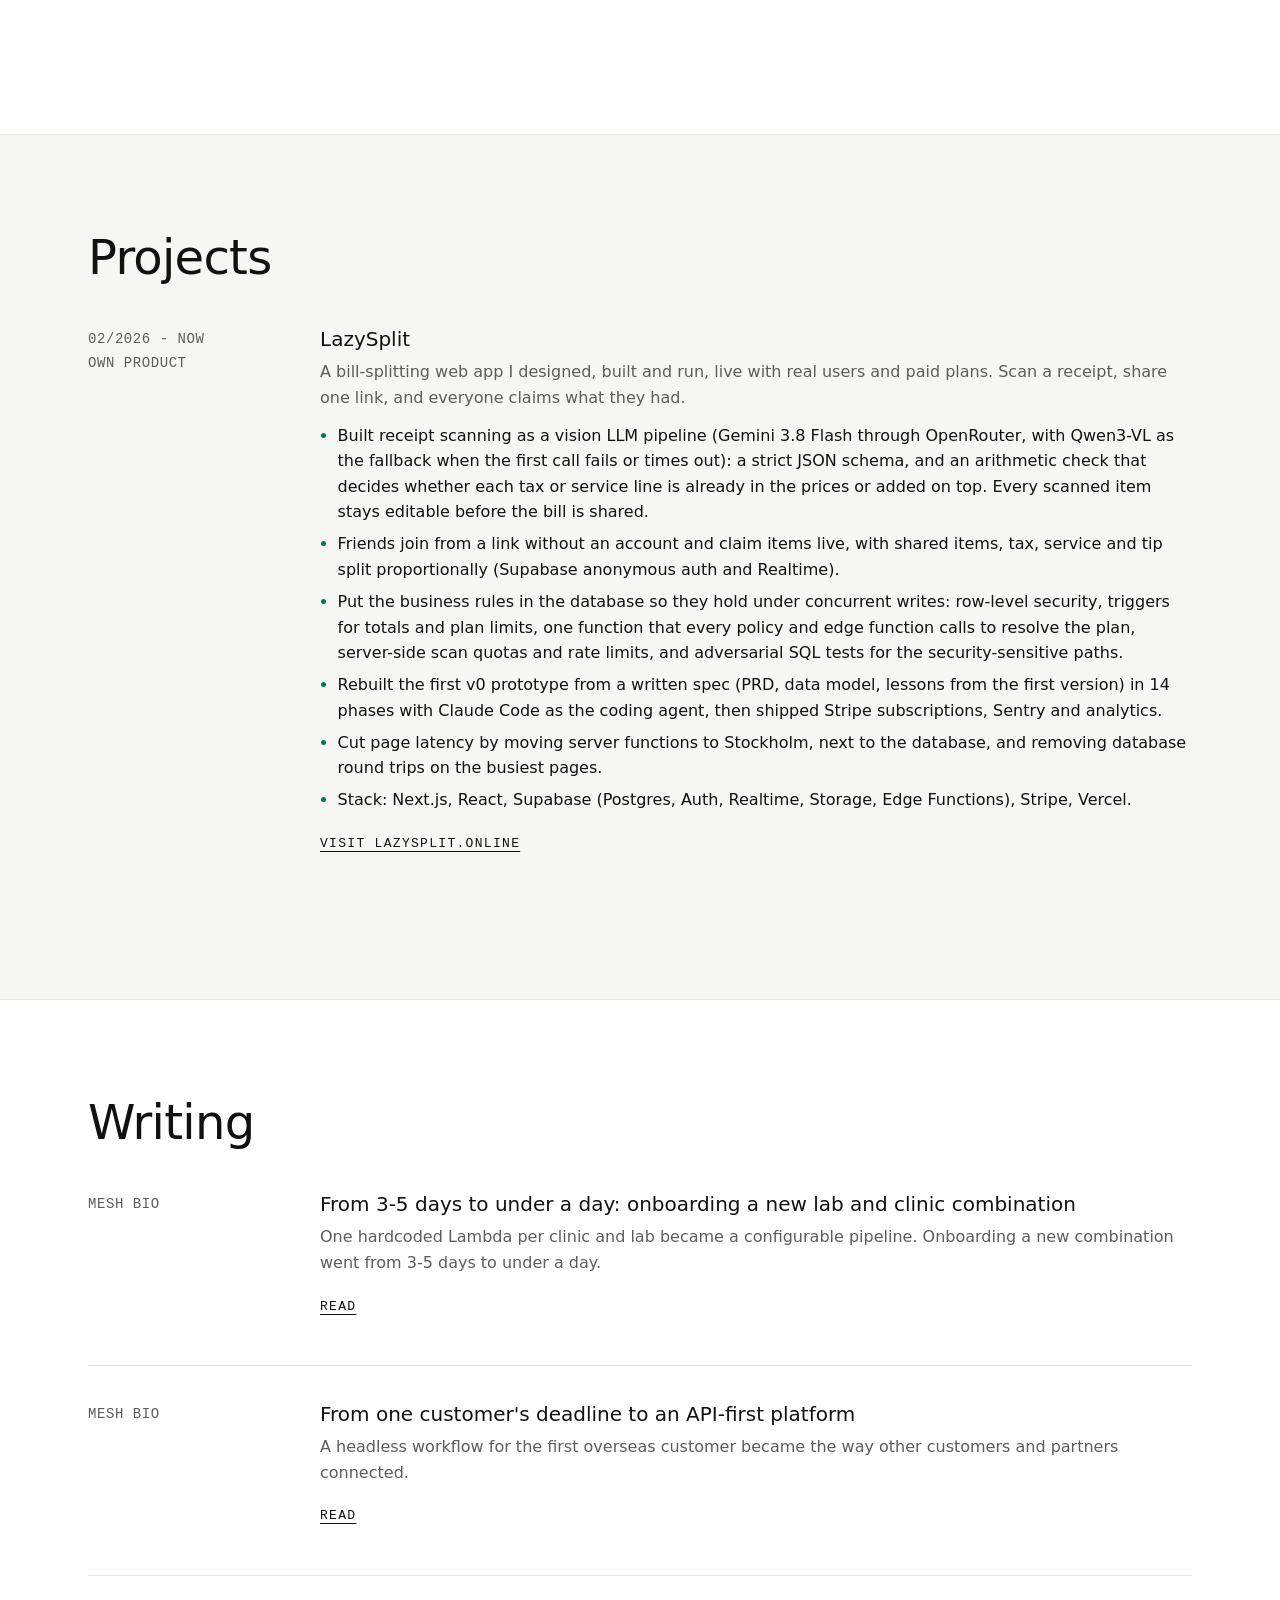
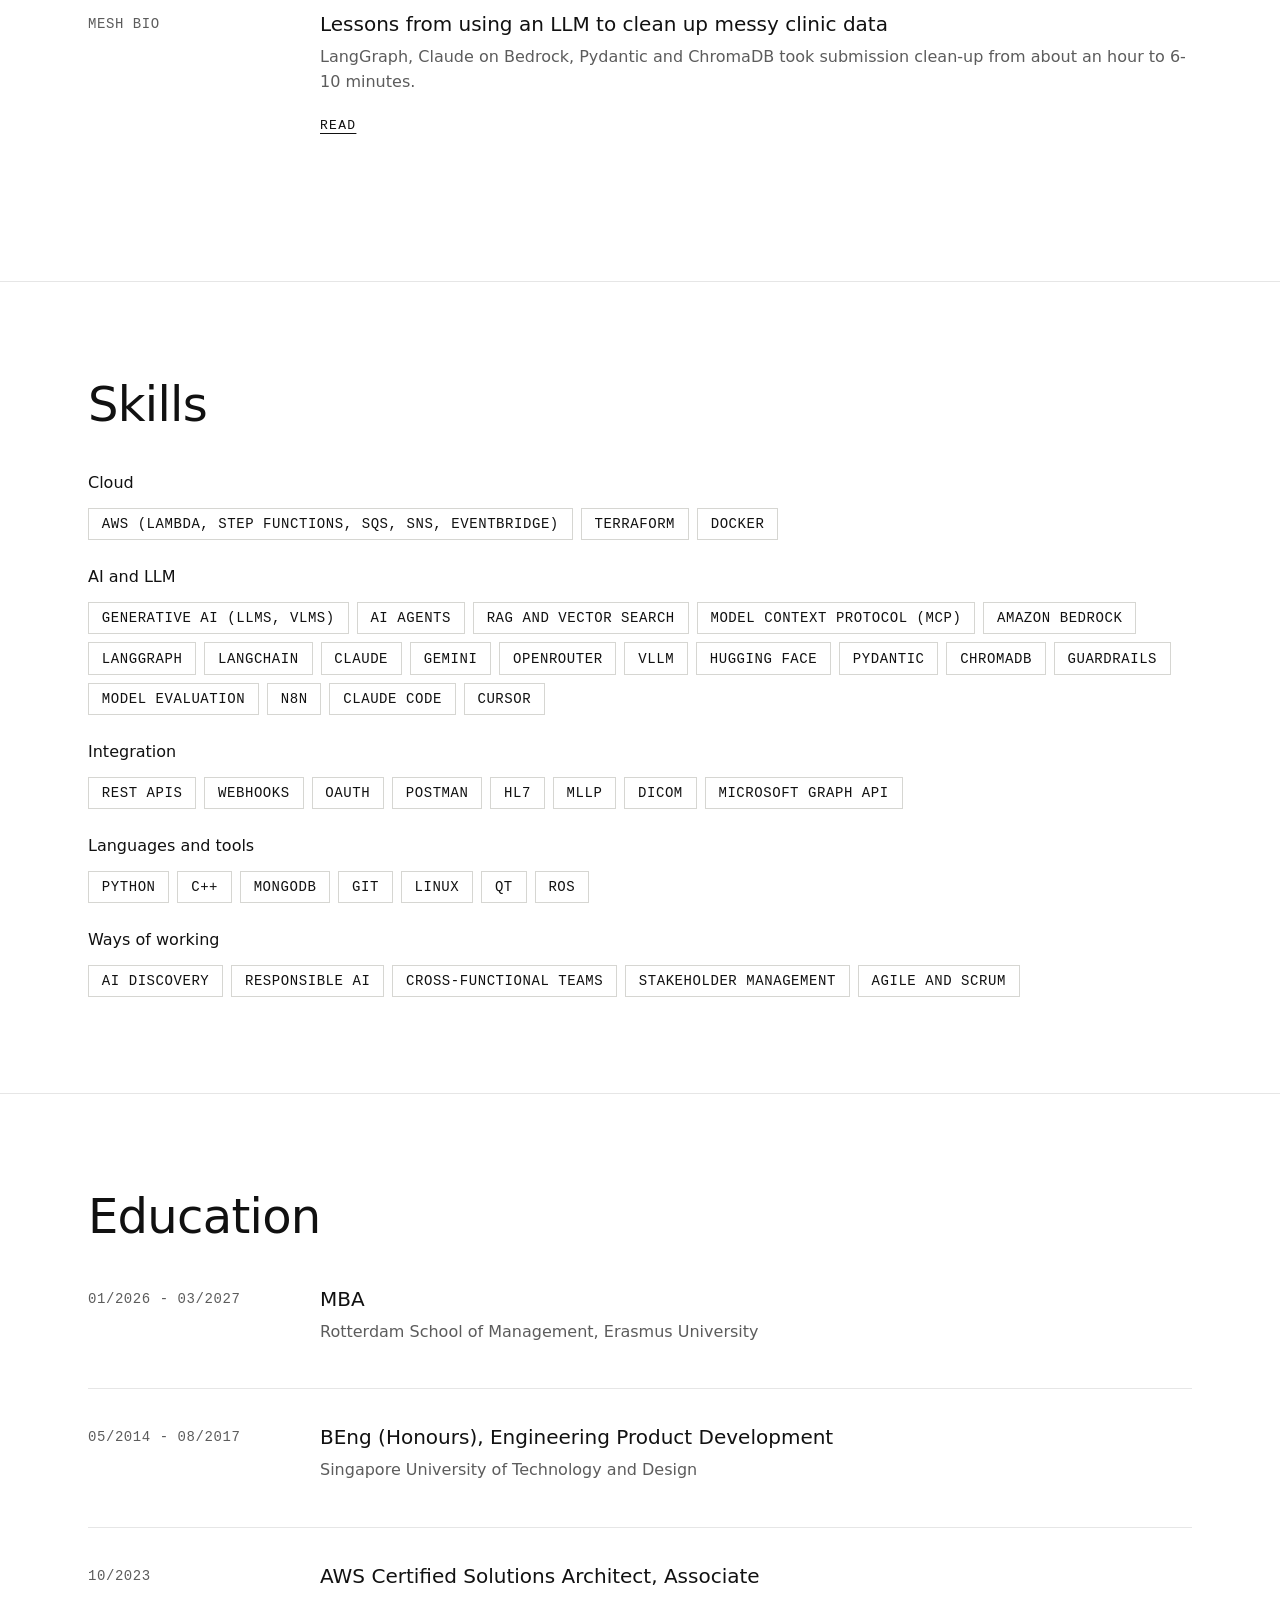
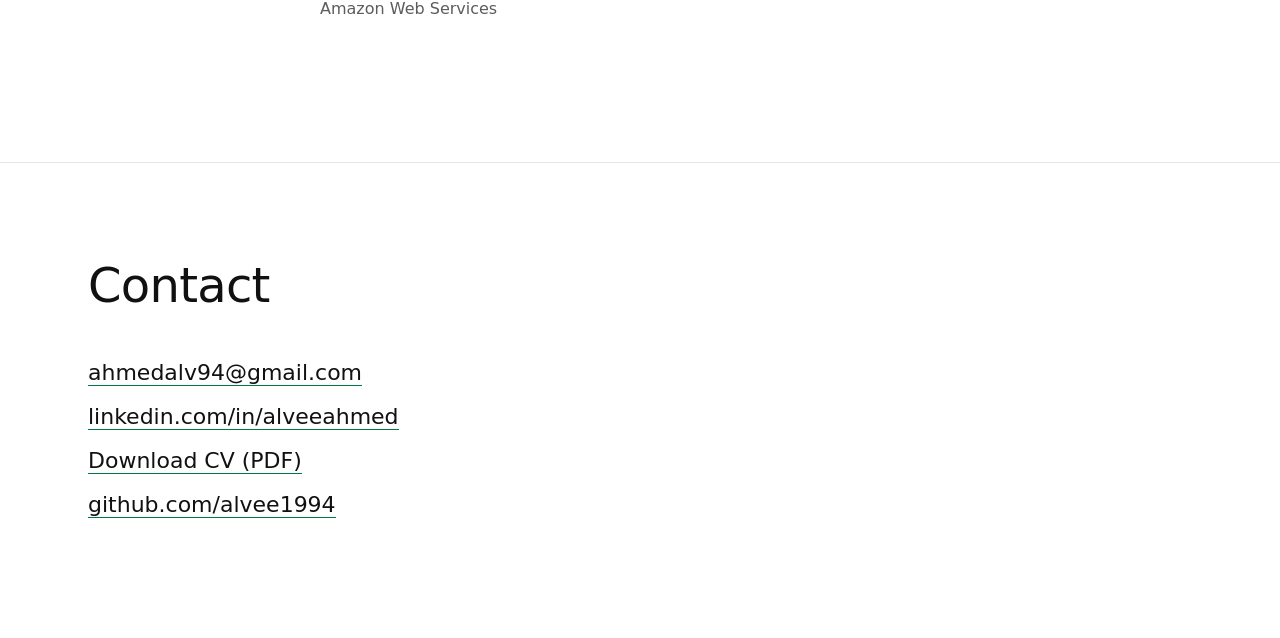
==== commit d3c37e33: "copy: add LazySplit to a new Projects section Co-Authored-By: Claude Opus 5.5 <noreply@anthropic.com" ====
--- a/index.html
+++ b/index.html
@@ -83,9 +83,9 @@
   @media (max-width:48rem) { #ribbon { display:none; } }
   @media (max-width:40rem) {
     body { overflow-x:hidden; }
-    .bar .wrap { gap:1rem; height:3.75rem; font-size:.8125rem; }
+    .bar .wrap { gap:.75rem; height:3.75rem; font-size:.8125rem; }
     .bar b { font-size:.9375rem; white-space:nowrap; }
-    .bar a[href="#skills"] { display:none; }
+    .bar a[href="#skills"], .bar a[href="#writing"] { display:none; }
     .hero nav { gap:1rem 1.25rem; }
     body .stats ul { border-left:0; }
     body .stats li { border-right:0; border-top:1px solid var(--line); padding:1.25rem 0; }
@@ -160,7 +160,7 @@
 <body>
 <a href="#work" class="skip">Skip to content</a>
 <!-- CHANGE: everything between here and the chat widget is your page. Keep the ids "ask", "launch" and "panel". -->
-<div class="bar"><div class="wrap"><b><i>A</i>Ahmed Alvee</b><a href="#work">Experience</a><a href="#writing">Writing</a><a href="#skills">Skills</a><a href="#contact">Contact</a></div></div>
+<div class="bar"><div class="wrap"><b><i>A</i>Ahmed Alvee</b><a href="#work">Experience</a><a href="#projects">Projects</a><a href="#writing">Writing</a><a href="#skills">Skills</a><a href="#contact">Contact</a></div></div>
 
 <header class="hero">
   <canvas id="ribbon" aria-hidden="true"></canvas>
@@ -246,7 +246,29 @@
   </div>
 </section>
 
-<section id="writing" class="alt">
+<section id="projects" class="alt">
+  <div class="wrap">
+    <h2>Projects</h2>
+    <div class="job">
+      <div class="when">02/2026 - now<br>Own product</div>
+      <div>
+        <h3>LazySplit</h3>
+        <div class="org">A bill-splitting web app I designed, built and run, live with real users and paid plans. Scan a receipt, share one link, and everyone claims what they had.</div>
+        <ul>
+          <li>Built receipt scanning as a vision LLM pipeline (Gemini 3.8 Flash through OpenRouter, with Qwen3-VL as the fallback when the first call fails or times out): a strict JSON schema, and an arithmetic check that decides whether each tax or service line is already in the prices or added on top. Every scanned item stays editable before the bill is shared.</li>
+          <li>Friends join from a link without an account and claim items live, with shared items, tax, service and tip split proportionally (Supabase anonymous auth and Realtime).</li>
+          <li>Put the business rules in the database so they hold under concurrent writes: row-level security, triggers for totals and plan limits, one function that every policy and edge function calls to resolve the plan, server-side scan quotas and rate limits, and adversarial SQL tests for the security-sensitive paths.</li>
+          <li>Rebuilt the first v0 prototype from a written spec (PRD, data model, lessons from the first version) in 14 phases with Claude Code as the coding agent, then shipped Stripe subscriptions, Sentry and analytics.</li>
+          <li>Cut page latency by moving server functions to Stockholm, next to the database, and removing database round trips on the busiest pages.</li>
+          <li>Stack: Next.js, React, Supabase (Postgres, Auth, Realtime, Storage, Edge Functions), Stripe, Vercel.</li>
+        </ul>
+        <p><a href="https://lazysplit.online/" rel="noopener" target="_blank">Visit lazysplit.online</a></p>
+      </div>
+    </div>
+  </div>
+</section>
+
+<section id="writing">
   <div class="wrap">
     <h2>Writing</h2>
     <div class="job">
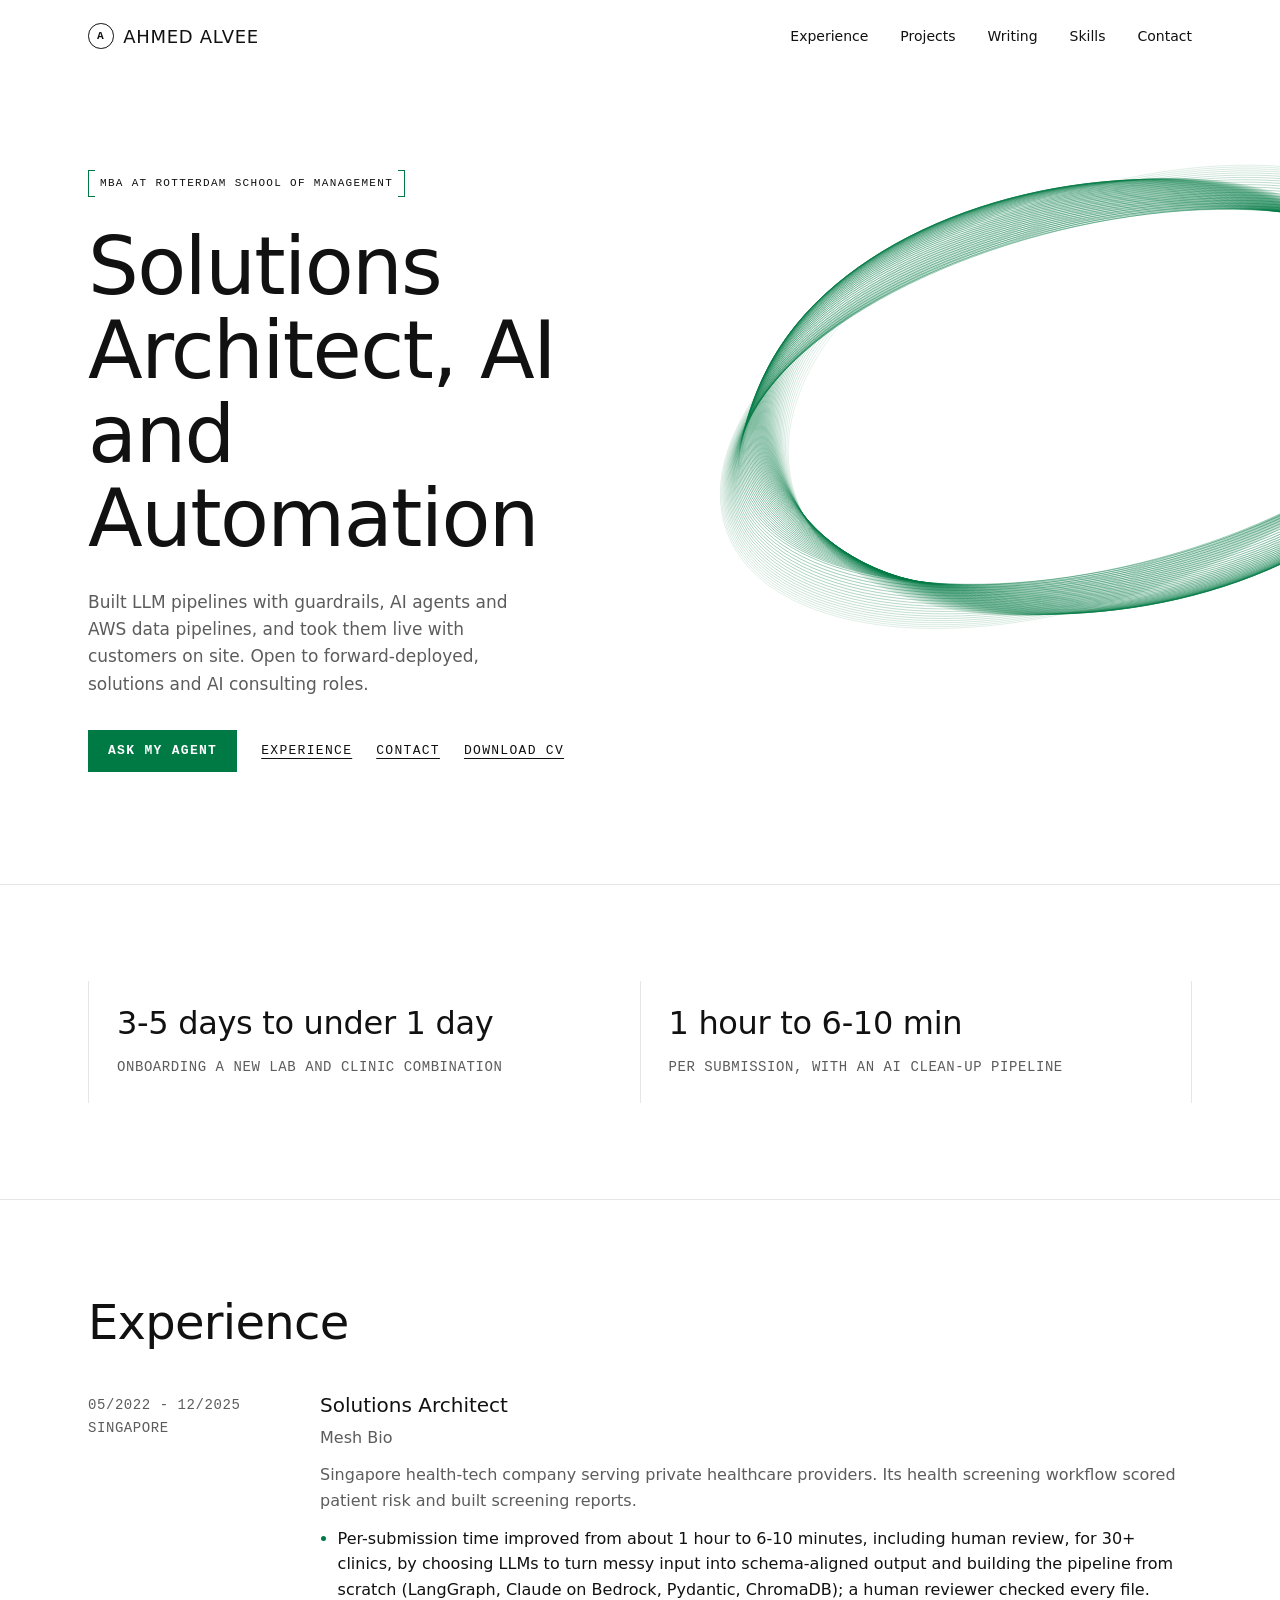
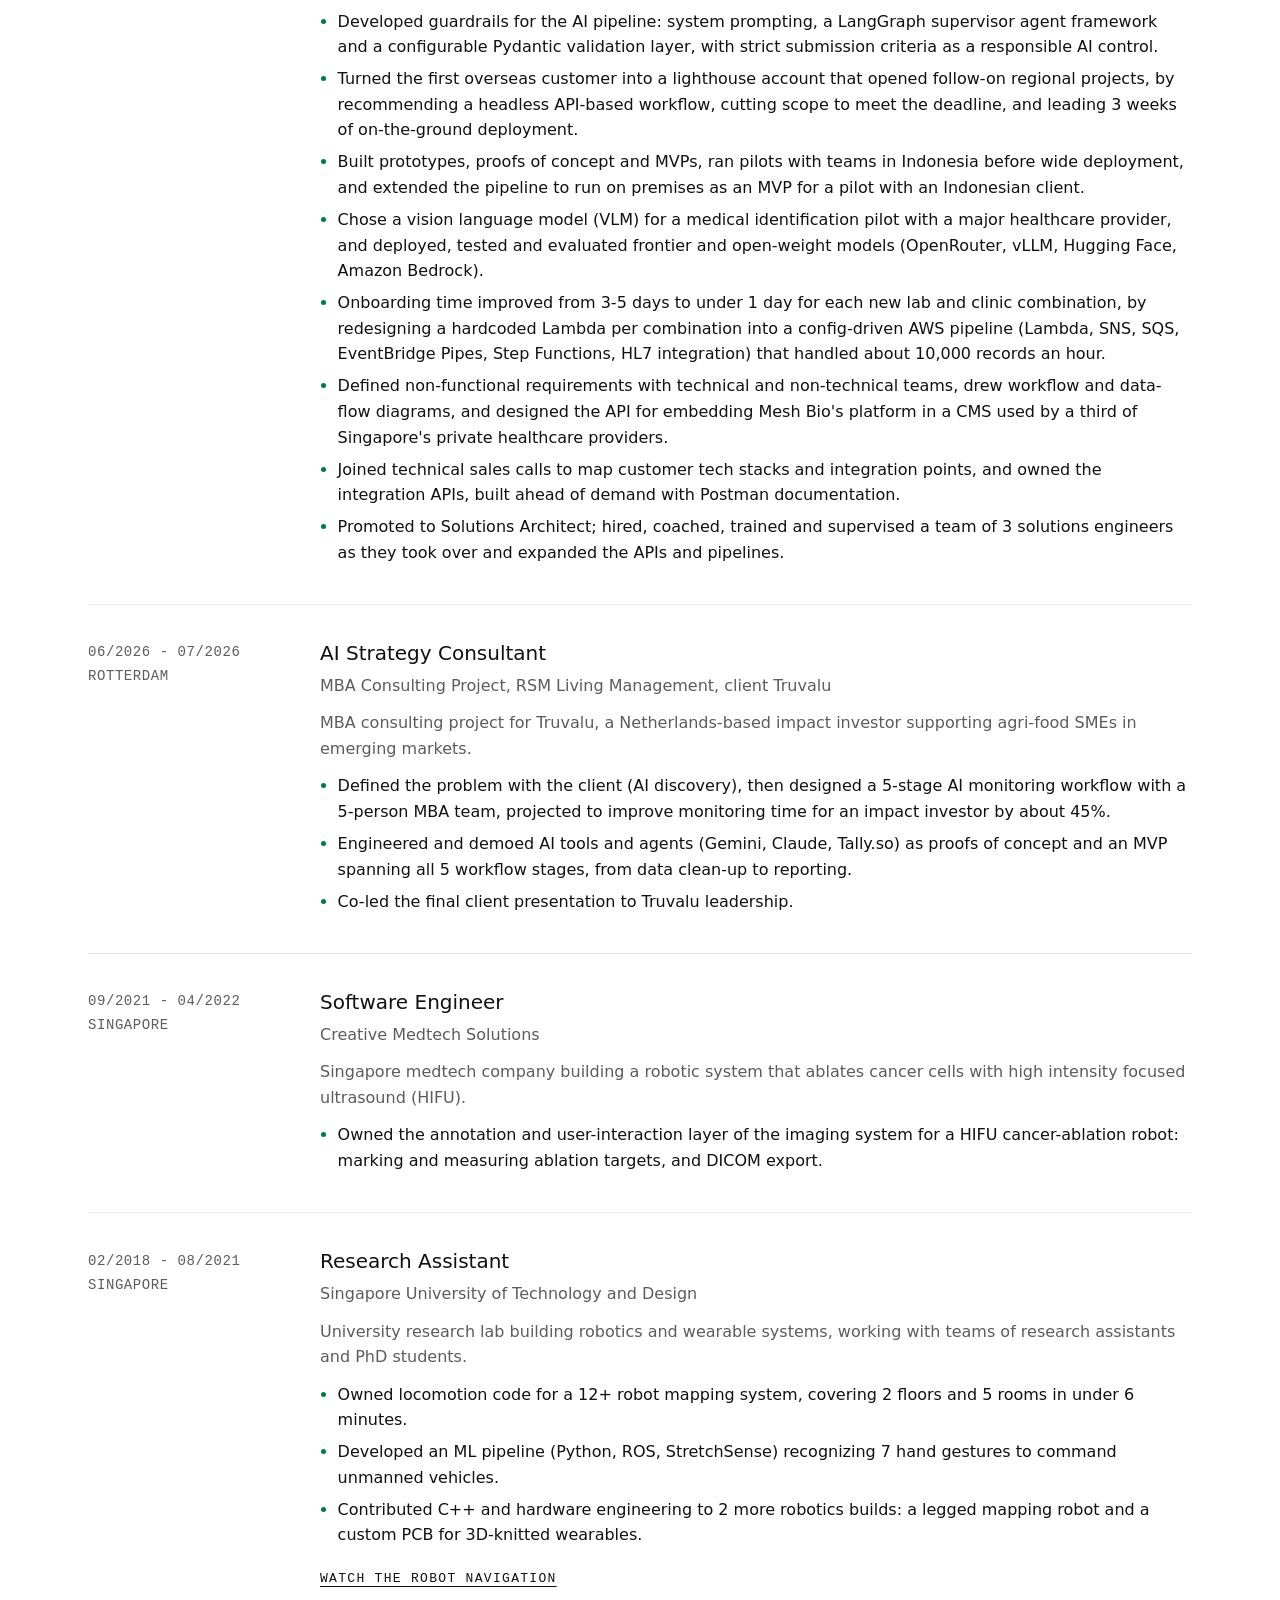
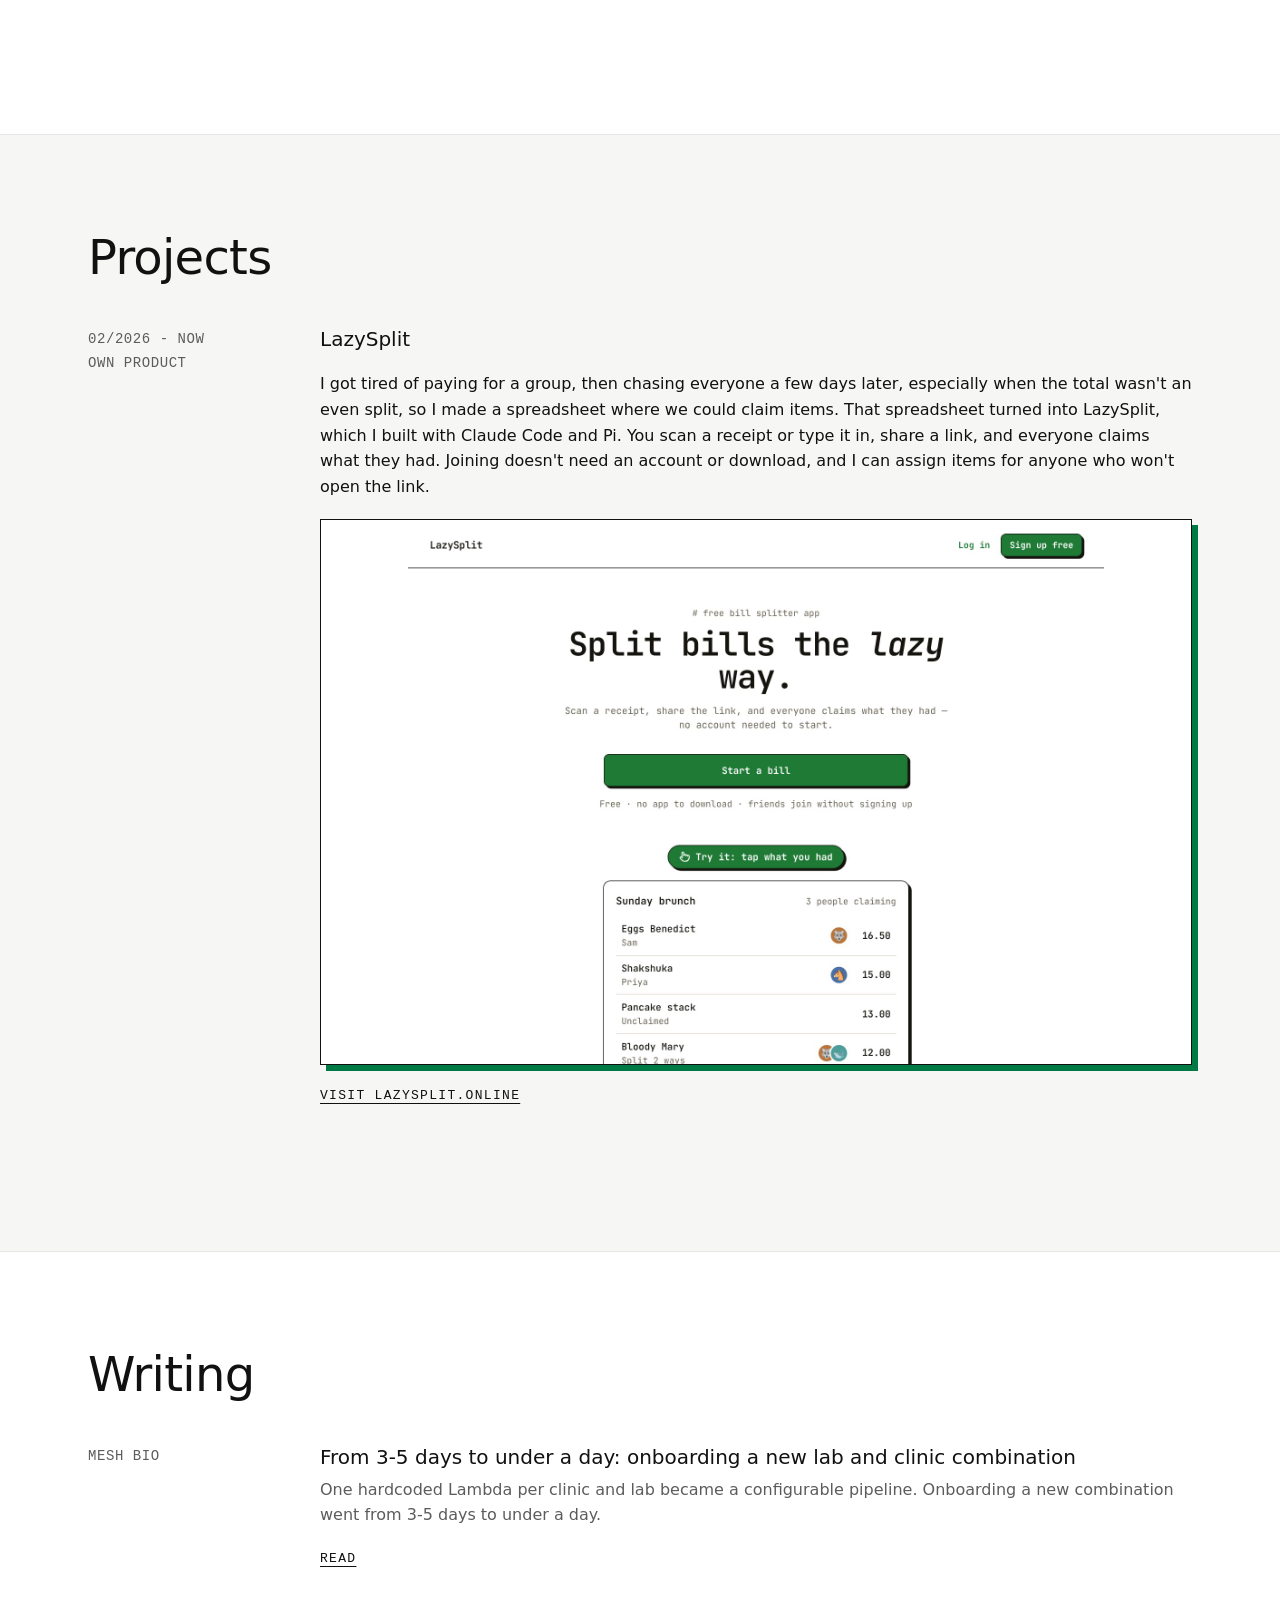
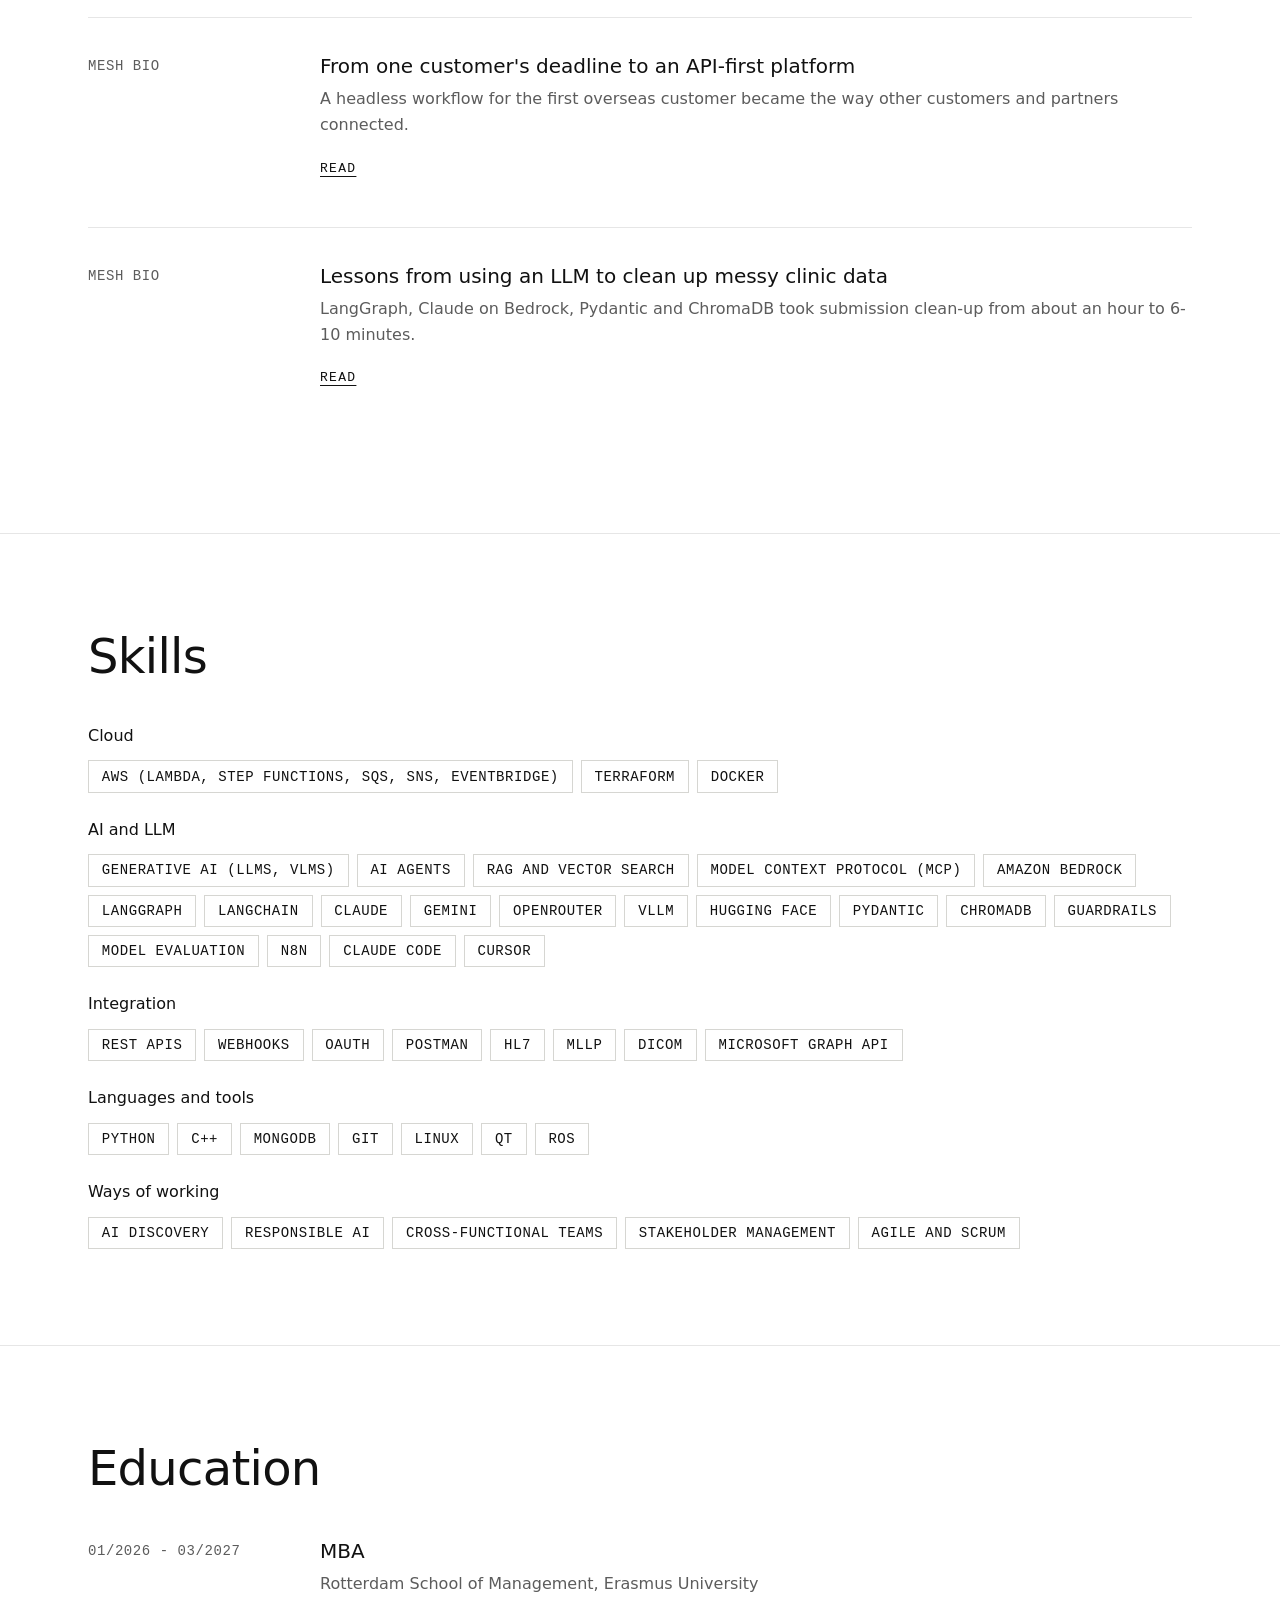
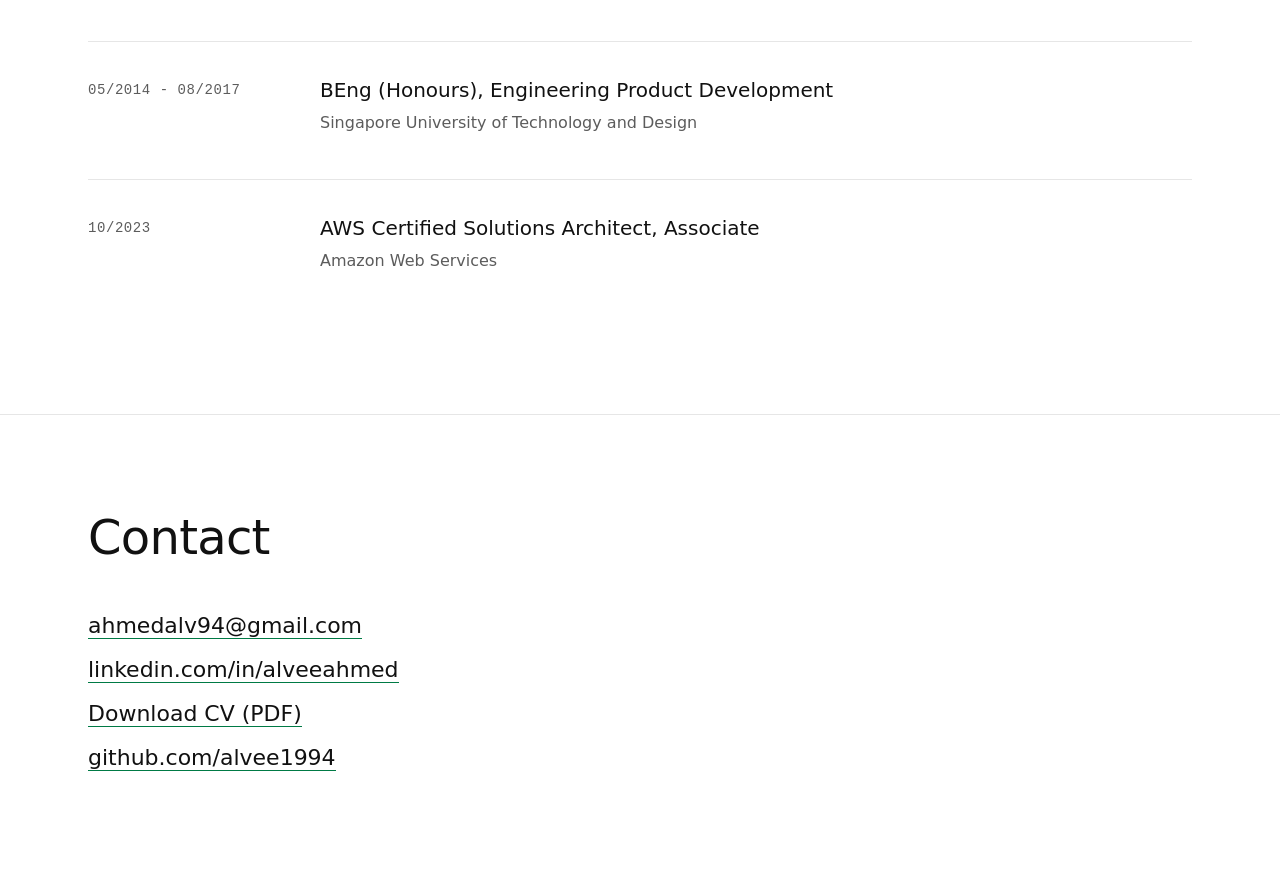
==== commit 00f93c1f: "copy: trim LazySplit to one paragraph and a landing page screenshot Co-Authored-By: Claude Opus 5.5 " ====
--- a/index.html
+++ b/index.html
@@ -122,6 +122,8 @@
 
   .job a { font:500 .8125rem var(--mono); letter-spacing:.1em; text-transform:uppercase; text-decoration:underline; text-underline-offset:4px; }
   .job a:hover { color:var(--accent); }
+  .job .shot { display:block; margin-top:1.25rem; border:1px solid var(--ink); box-shadow:6px 6px 0 var(--accent); }
+  .job .shot img { display:block; width:100%; height:auto; }
 
   /* chat */
   #launch { position:fixed; right:1.25rem; bottom:1.25rem; z-index:5; box-shadow:0 10px 30px rgba(0,0,0,.18); }
@@ -253,15 +255,8 @@
       <div class="when">02/2026 - now<br>Own product</div>
       <div>
         <h3>LazySplit</h3>
-        <div class="org">A bill-splitting web app I designed, built and run, live with real users and paid plans. Scan a receipt, share one link, and everyone claims what they had.</div>
-        <ul>
-          <li>Built receipt scanning as a vision LLM pipeline (Gemini 3.8 Flash through OpenRouter, with Qwen3-VL as the fallback when the first call fails or times out): a strict JSON schema, and an arithmetic check that decides whether each tax or service line is already in the prices or added on top. Every scanned item stays editable before the bill is shared.</li>
-          <li>Friends join from a link without an account and claim items live, with shared items, tax, service and tip split proportionally (Supabase anonymous auth and Realtime).</li>
-          <li>Put the business rules in the database so they hold under concurrent writes: row-level security, triggers for totals and plan limits, one function that every policy and edge function calls to resolve the plan, server-side scan quotas and rate limits, and adversarial SQL tests for the security-sensitive paths.</li>
-          <li>Rebuilt the first v0 prototype from a written spec (PRD, data model, lessons from the first version) in 14 phases with Claude Code as the coding agent, then shipped Stripe subscriptions, Sentry and analytics.</li>
-          <li>Cut page latency by moving server functions to Stockholm, next to the database, and removing database round trips on the busiest pages.</li>
-          <li>Stack: Next.js, React, Supabase (Postgres, Auth, Realtime, Storage, Edge Functions), Stripe, Vercel.</li>
-        </ul>
+        <p>I got tired of paying for a group, then chasing everyone a few days later, especially when the total wasn't an even split, so I made a spreadsheet where we could claim items. That spreadsheet turned into LazySplit, which I built with Claude Code and Pi. You scan a receipt or type it in, share a link, and everyone claims what they had. Joining doesn't need an account or download, and I can assign items for anyone who won't open the link.</p>
+        <a class="shot" href="https://lazysplit.online/" rel="noopener" target="_blank"><img src="assets/lazysplit.jpg" width="1920" height="1200" loading="lazy" alt="LazySplit landing page: Split bills the lazy way, with a Start a bill button and a demo bill where friends claim items"></a>
         <p><a href="https://lazysplit.online/" rel="noopener" target="_blank">Visit lazysplit.online</a></p>
       </div>
     </div>
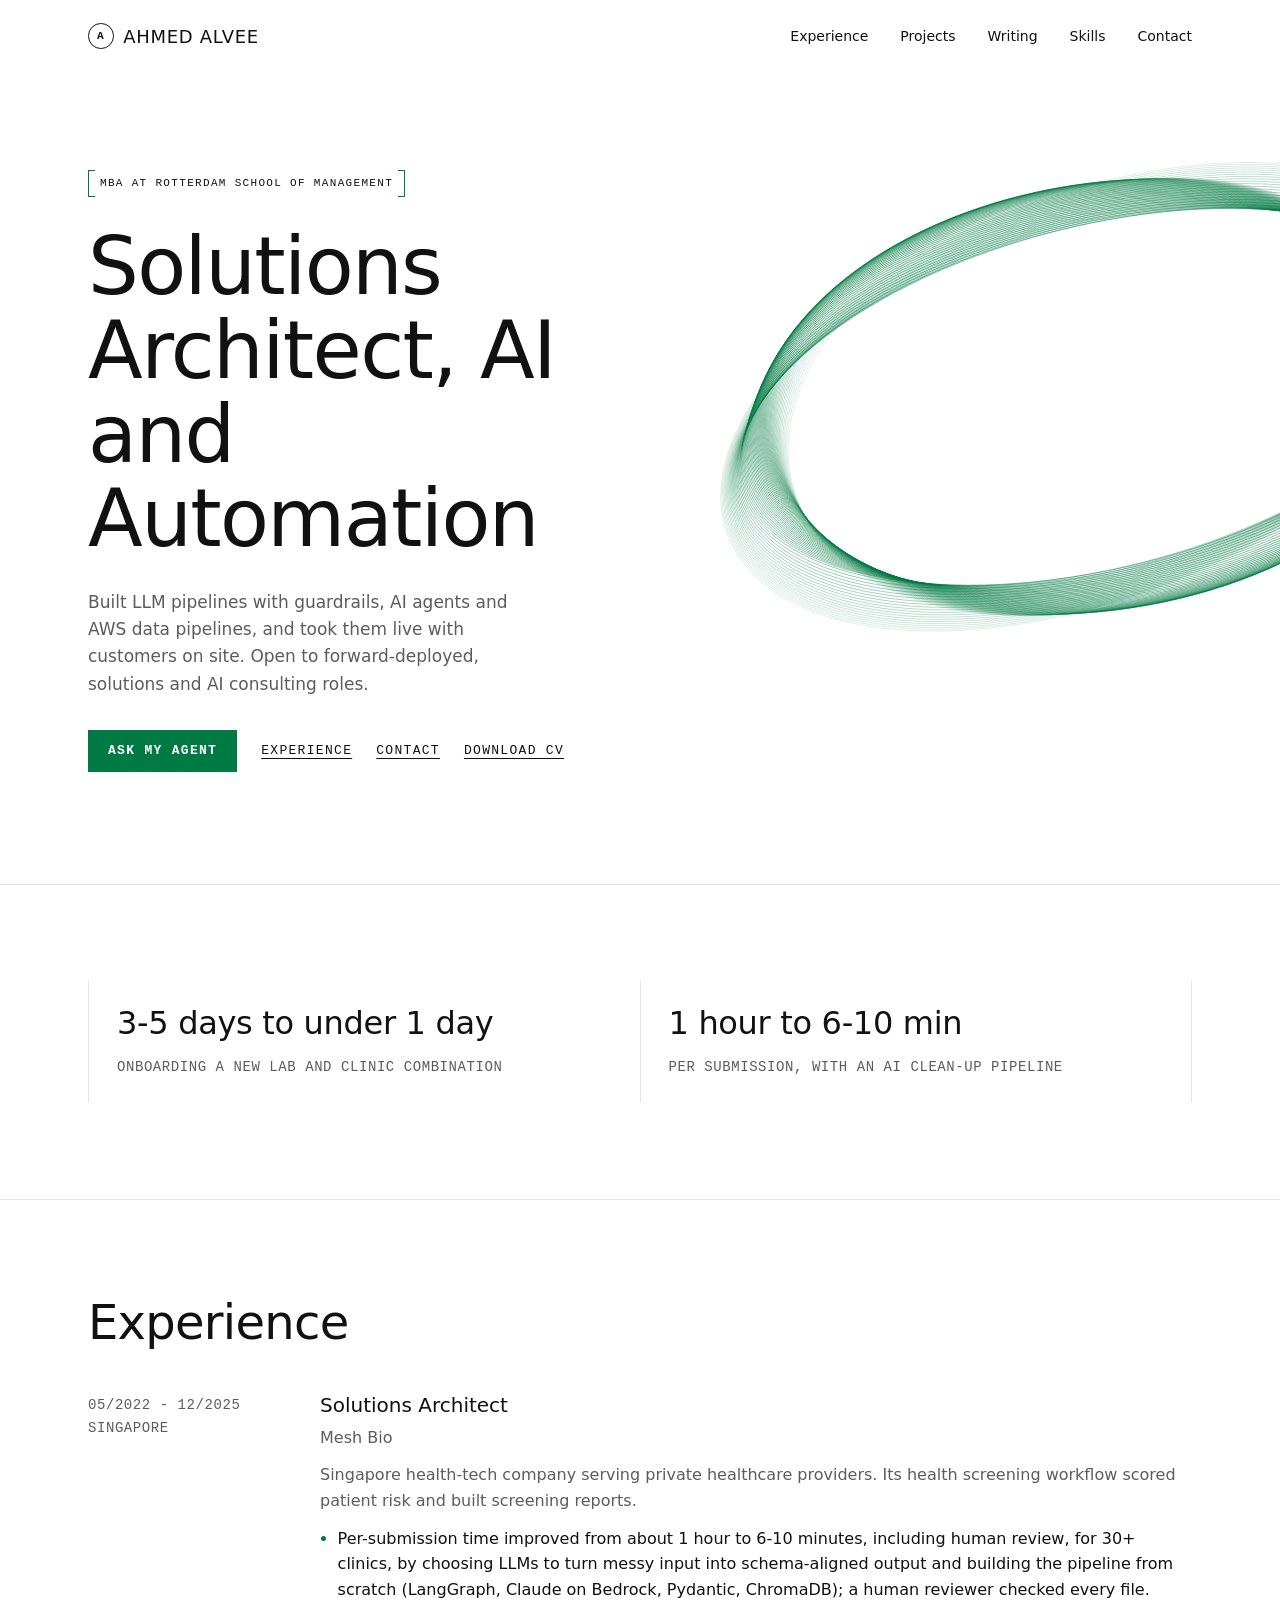
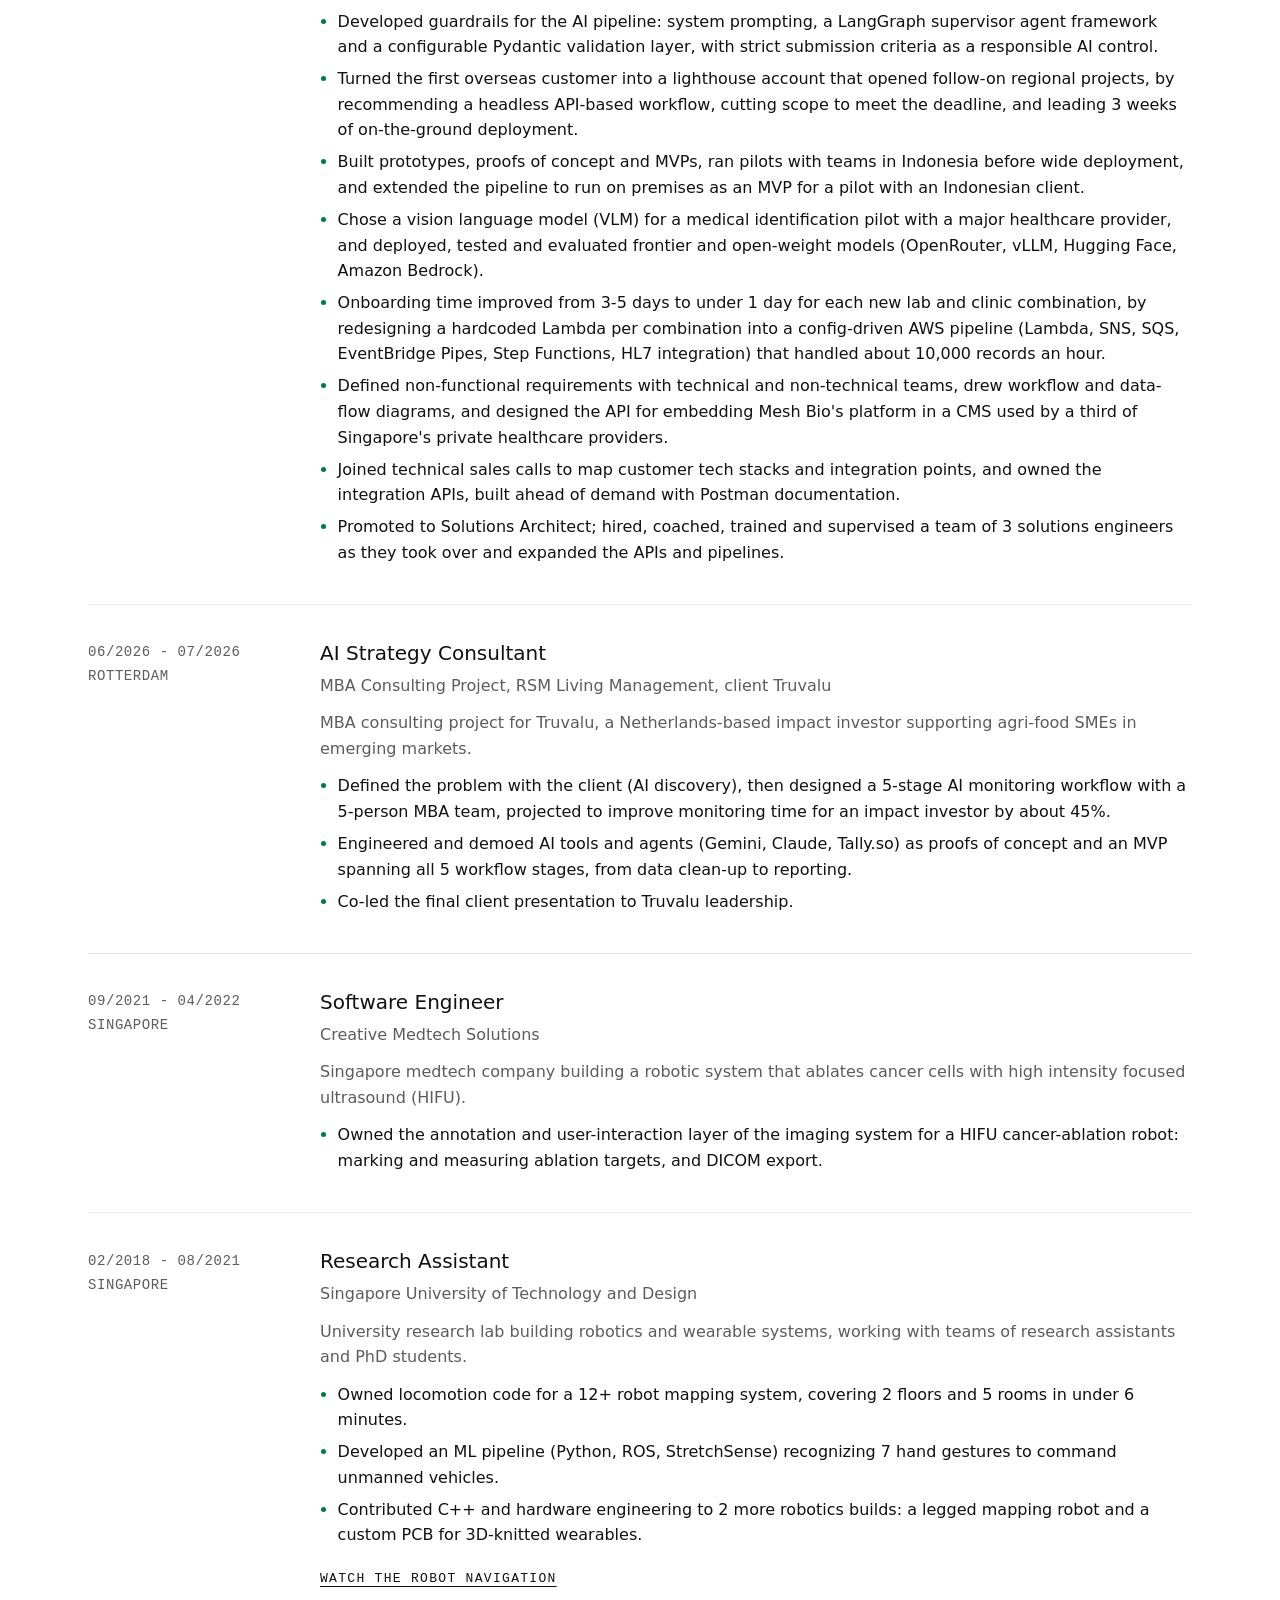
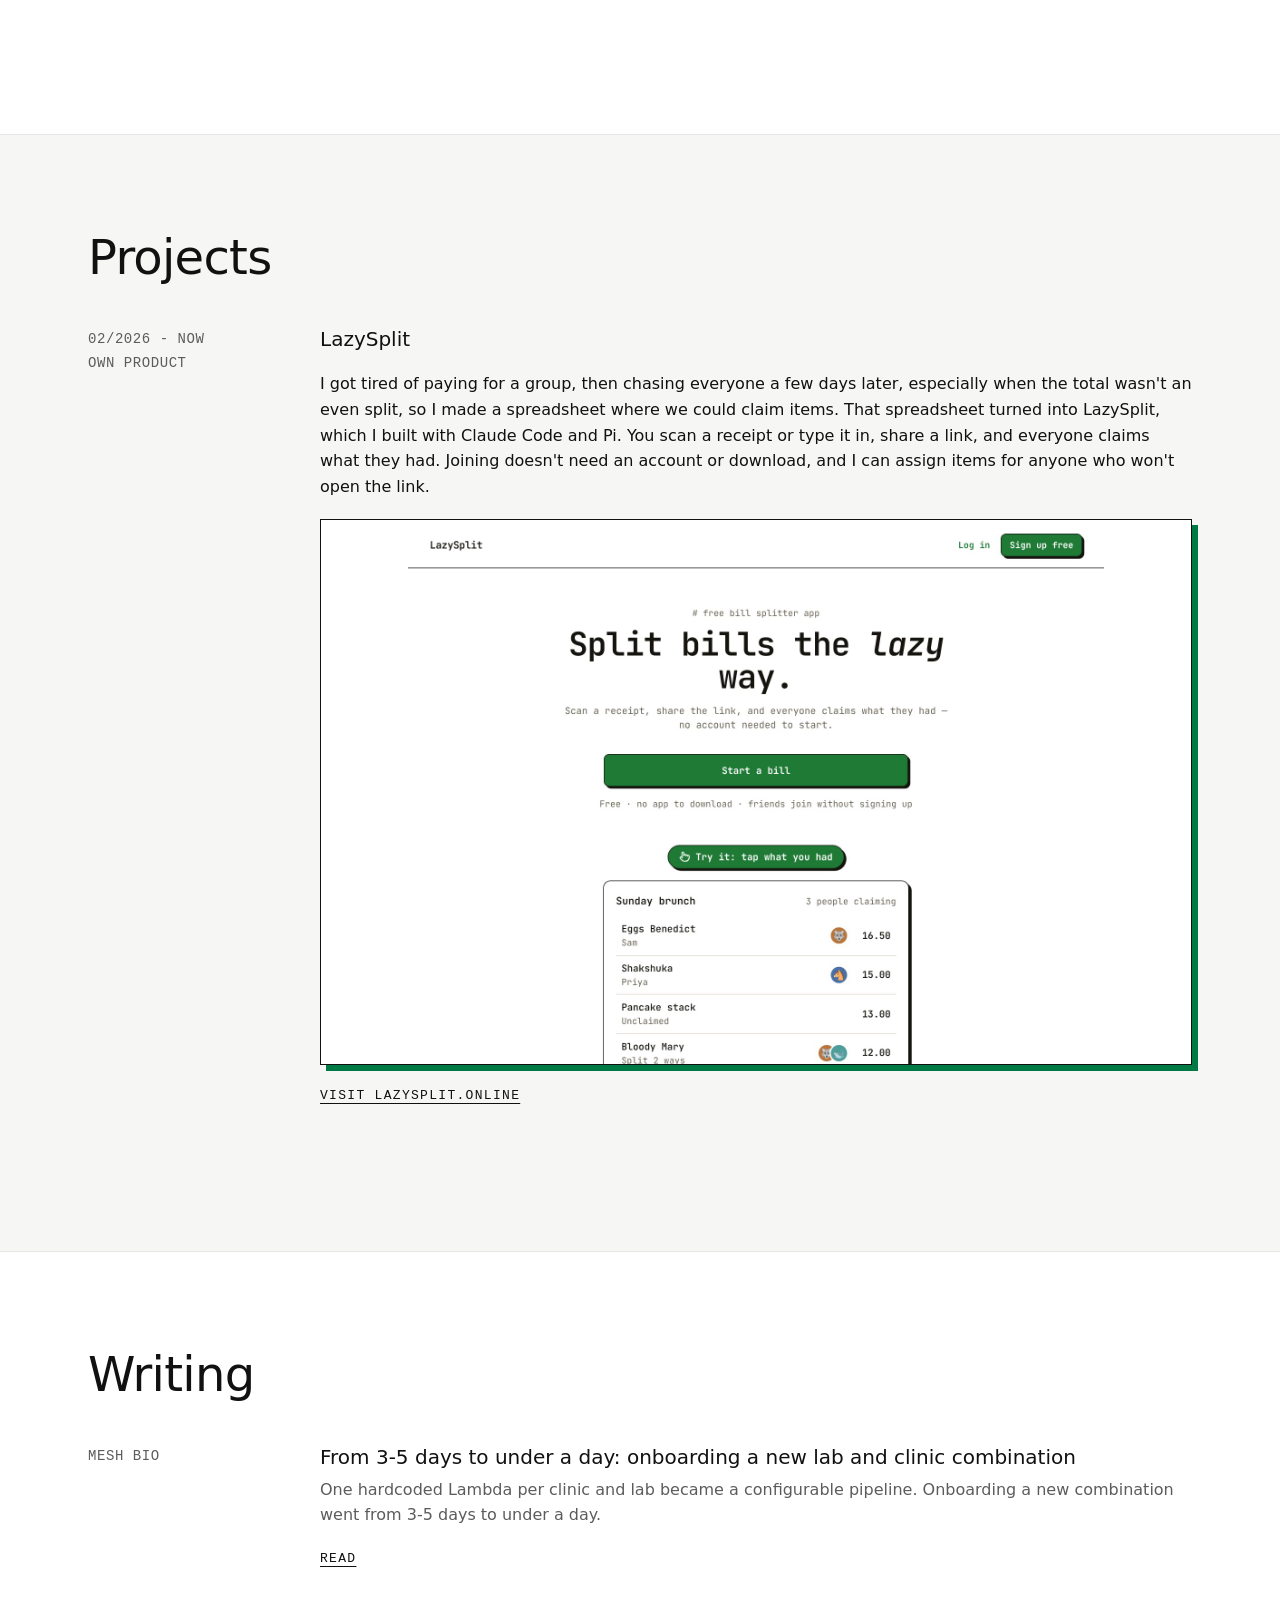
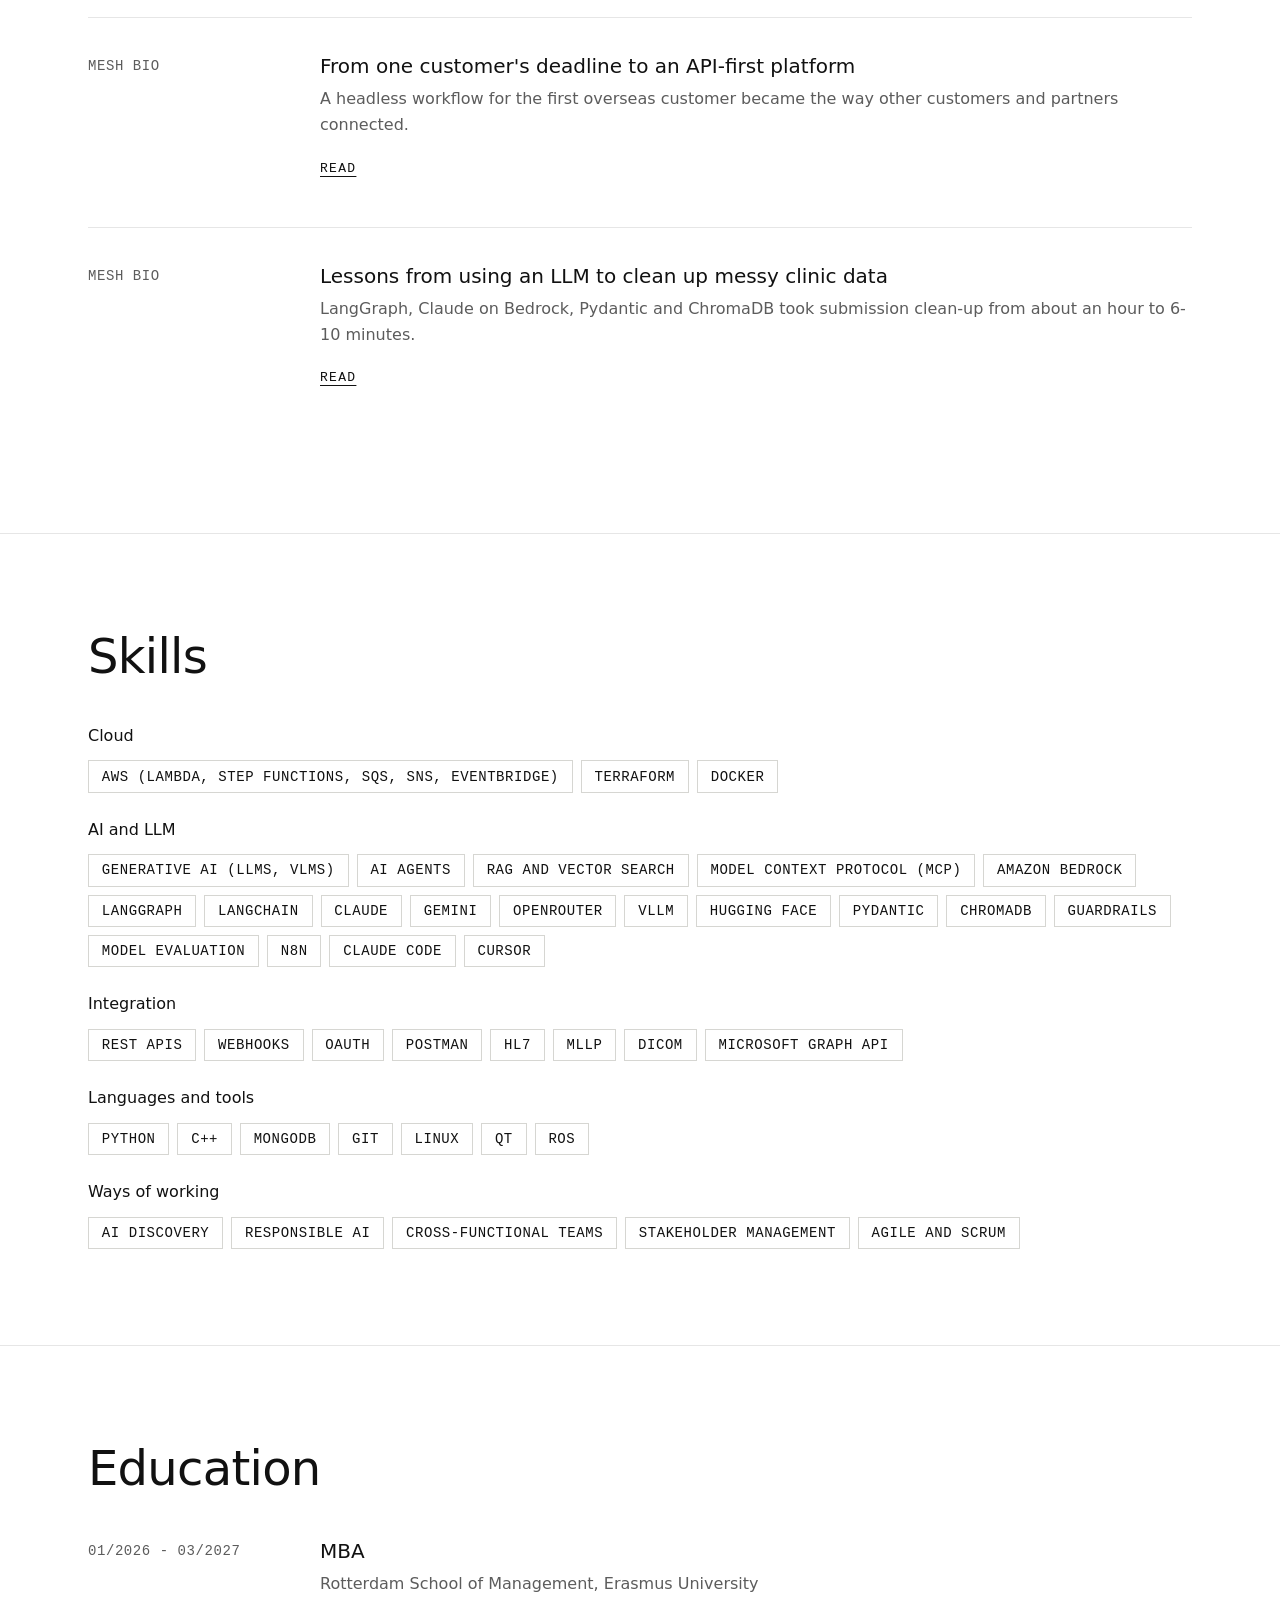
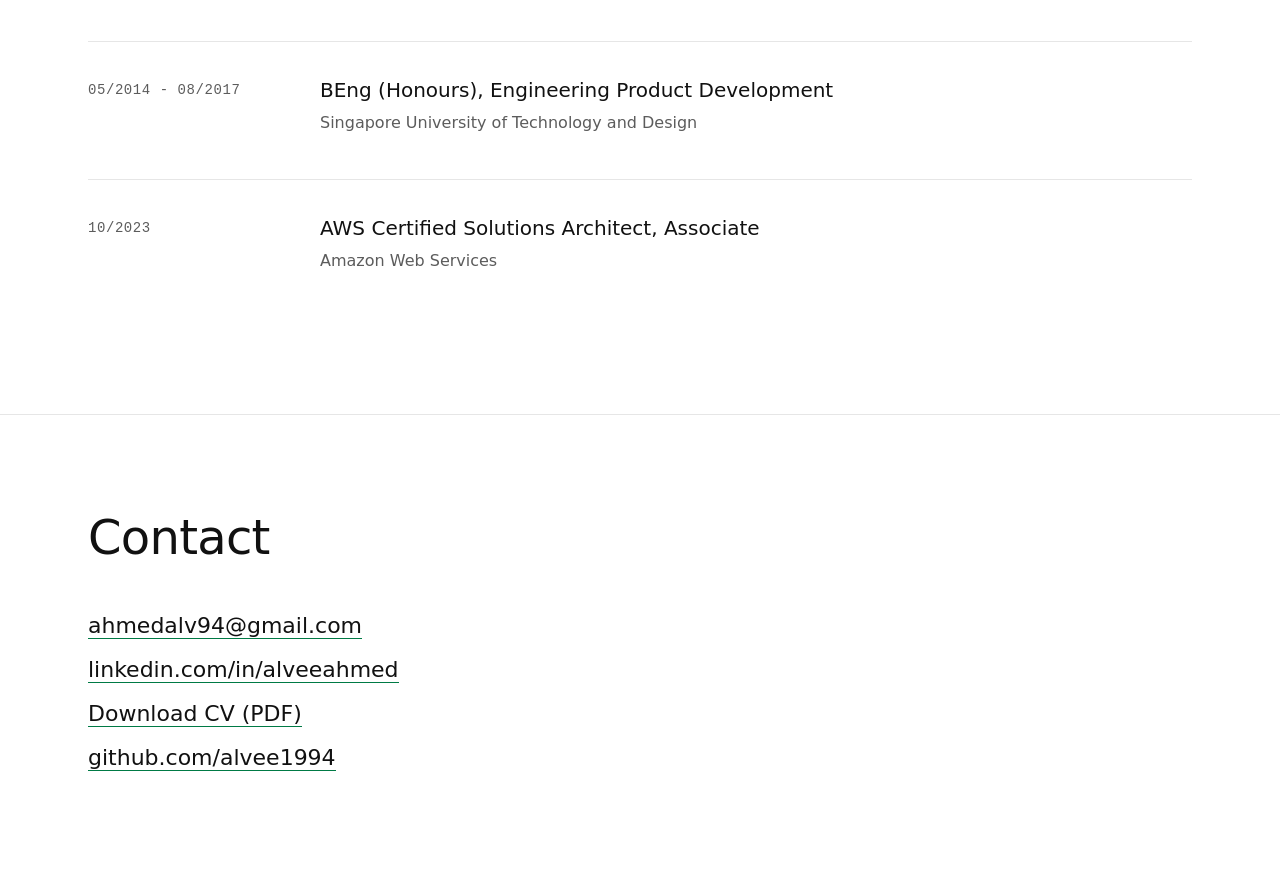
==== commit d7a4e5ee: "cv: serve one-page Dutch-style resume as the downloadable CV Renames the download to Ahmed_Alvee_res" ====
--- a/index.html
+++ b/index.html
@@ -174,7 +174,7 @@
       <a class="btn" href="#ask" id="ask">Ask my agent</a>
       <a class="link" href="#work">Experience</a>
       <a class="link" href="#contact">Contact</a>
-      <a class="link" href="assets/Ahmed_Alvee_CV.pdf" download>Download CV</a>
+      <a class="link" href="assets/Ahmed_Alvee_resume.pdf" download>Download CV</a>
     </nav>
   </div>
 </header>
@@ -335,7 +335,7 @@
     <p>
       <a href="mailto:ahmedalv94@gmail.com">ahmedalv94@gmail.com</a><br>
       <a href="https://linkedin.com/in/alveeahmed">linkedin.com/in/alveeahmed</a><br>
-      <a href="assets/Ahmed_Alvee_CV.pdf" download>Download CV (PDF)</a><br>
+      <a href="assets/Ahmed_Alvee_resume.pdf" download>Download CV (PDF)</a><br>
       <a href="https://github.com/alvee1994">github.com/alvee1994</a>
     </p>
   </div>
